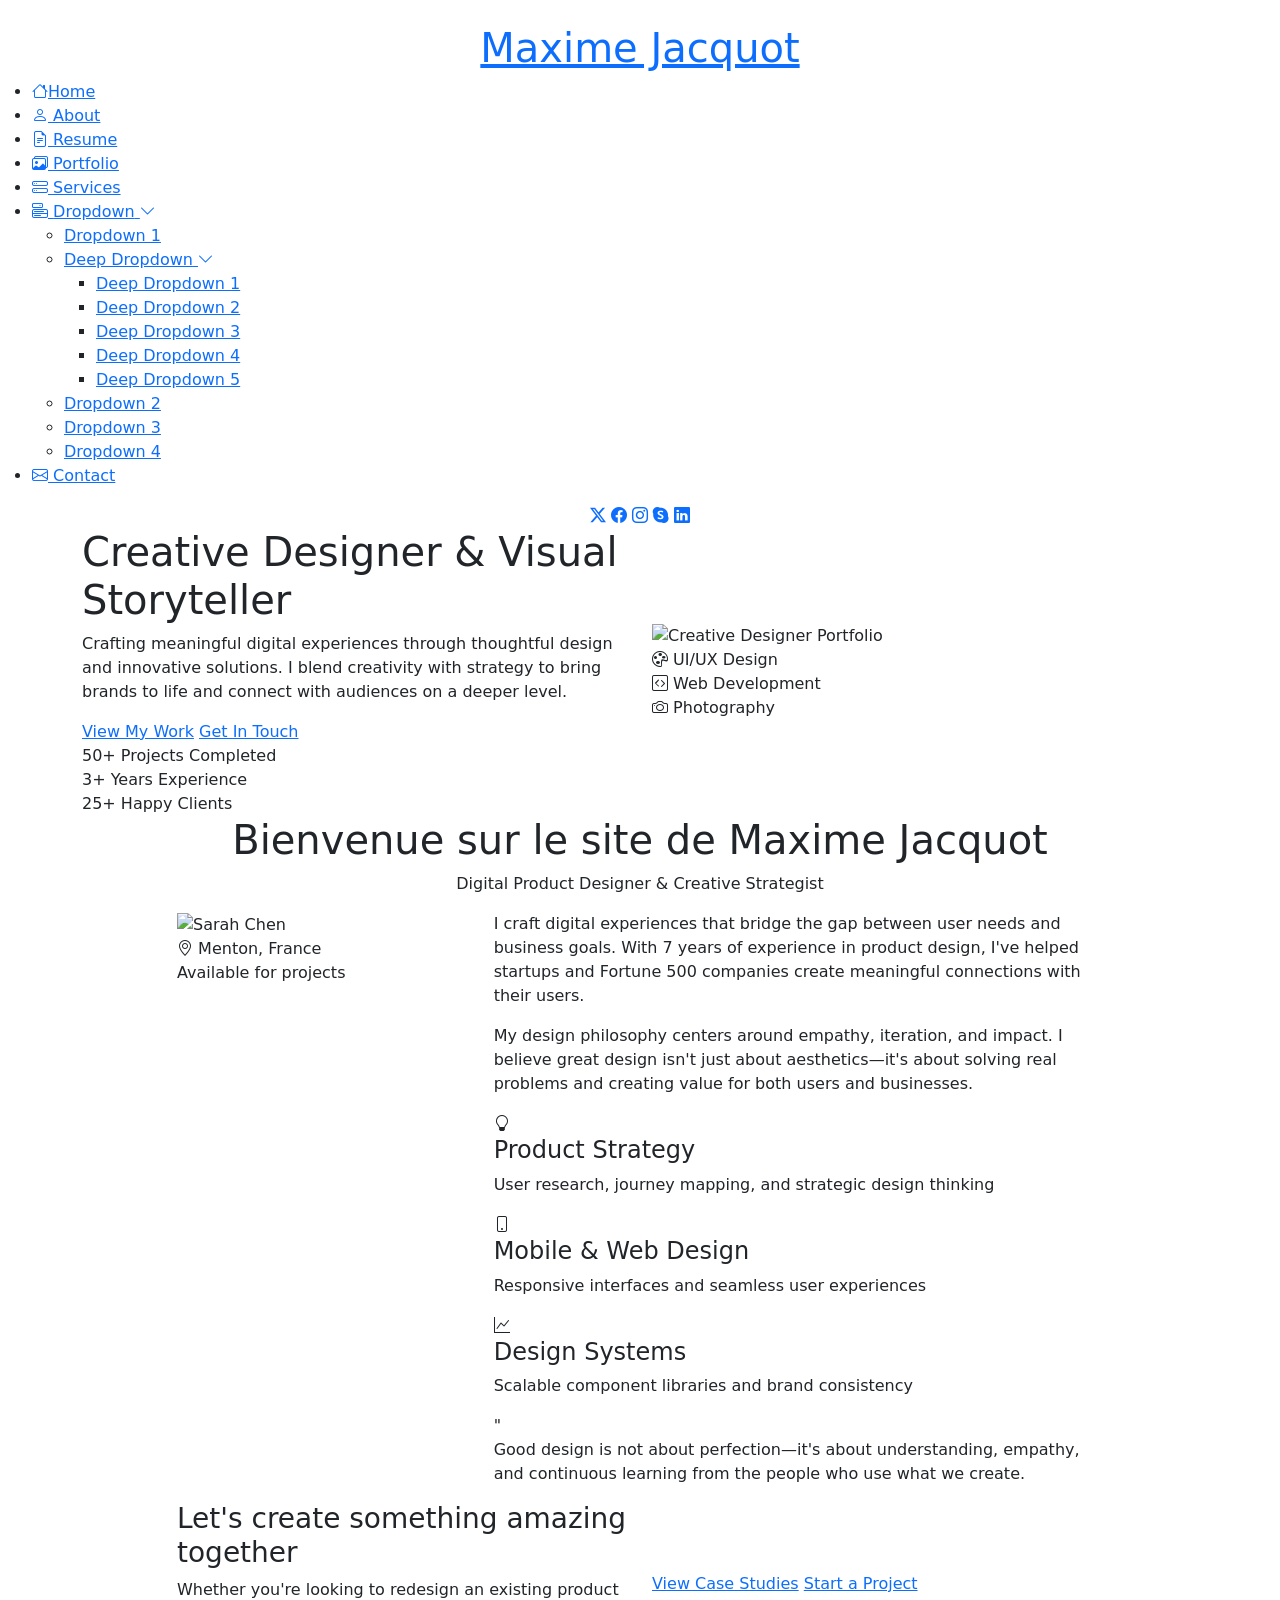
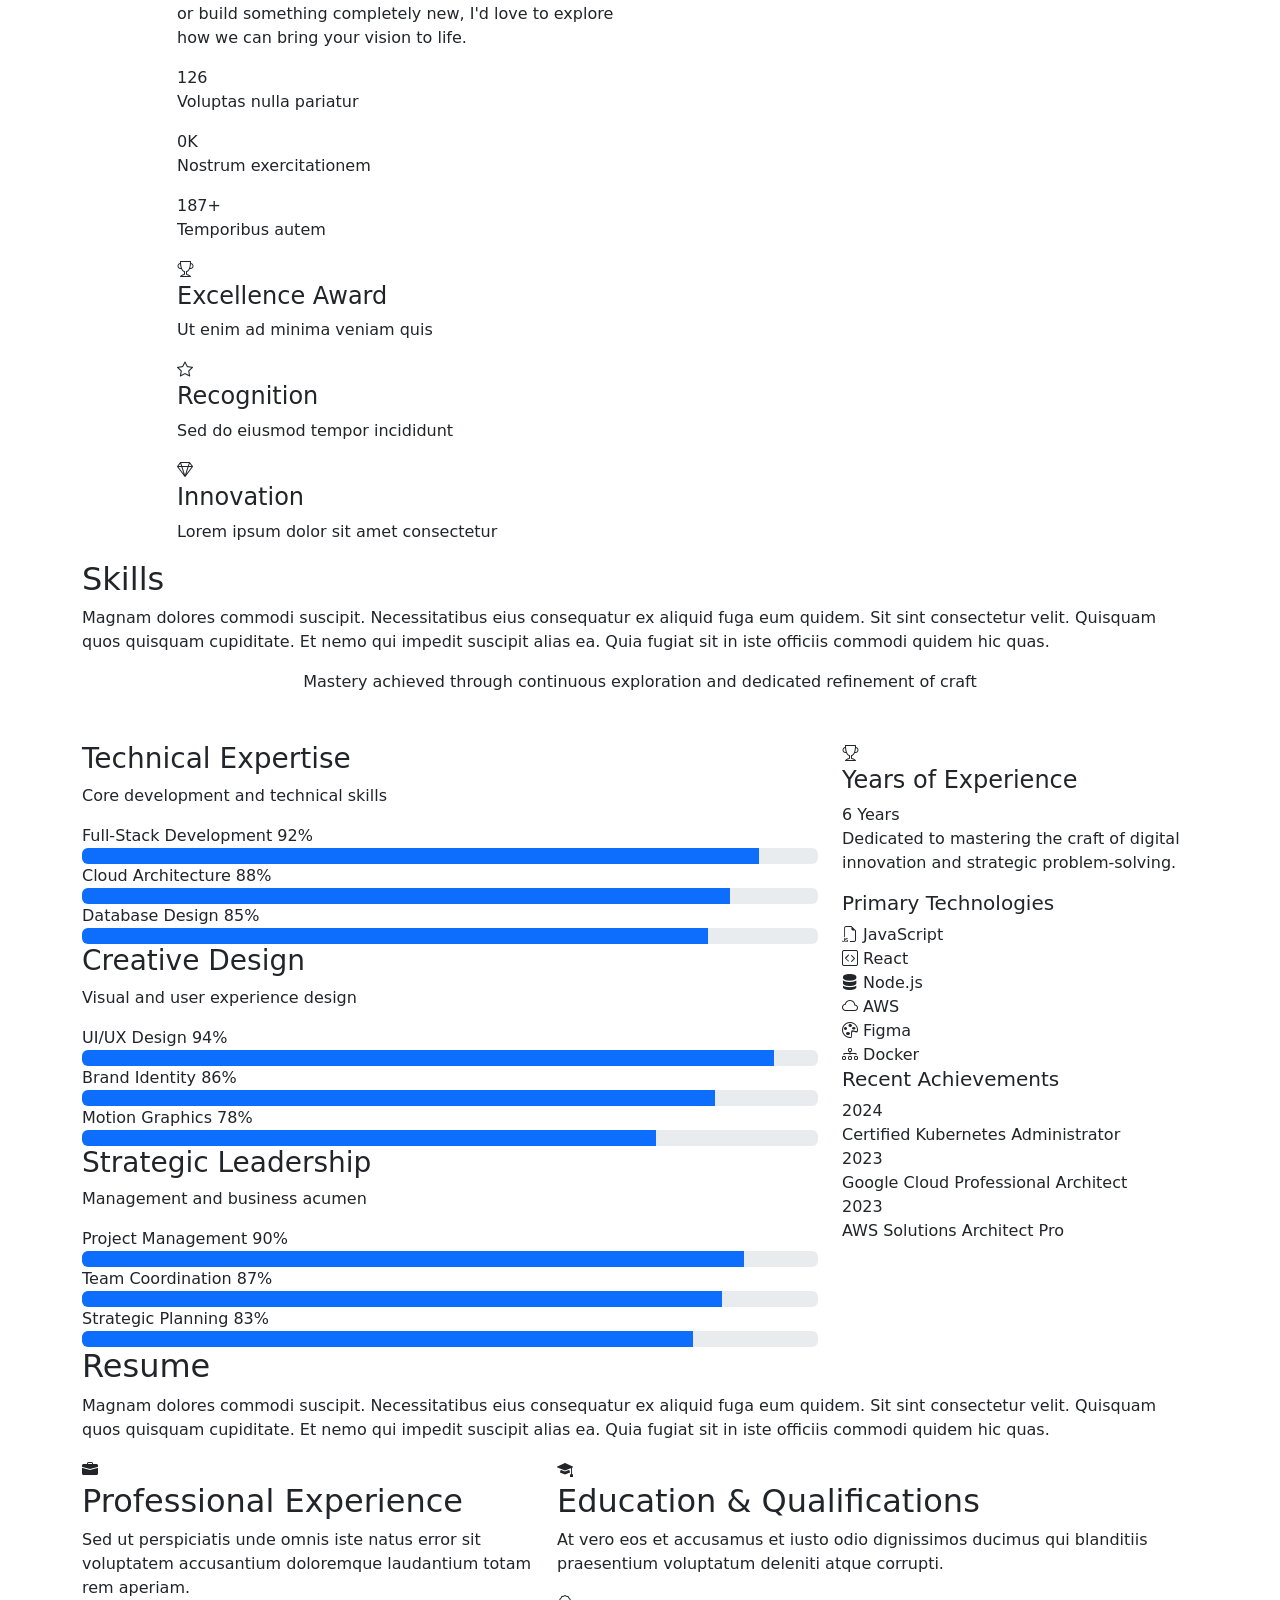
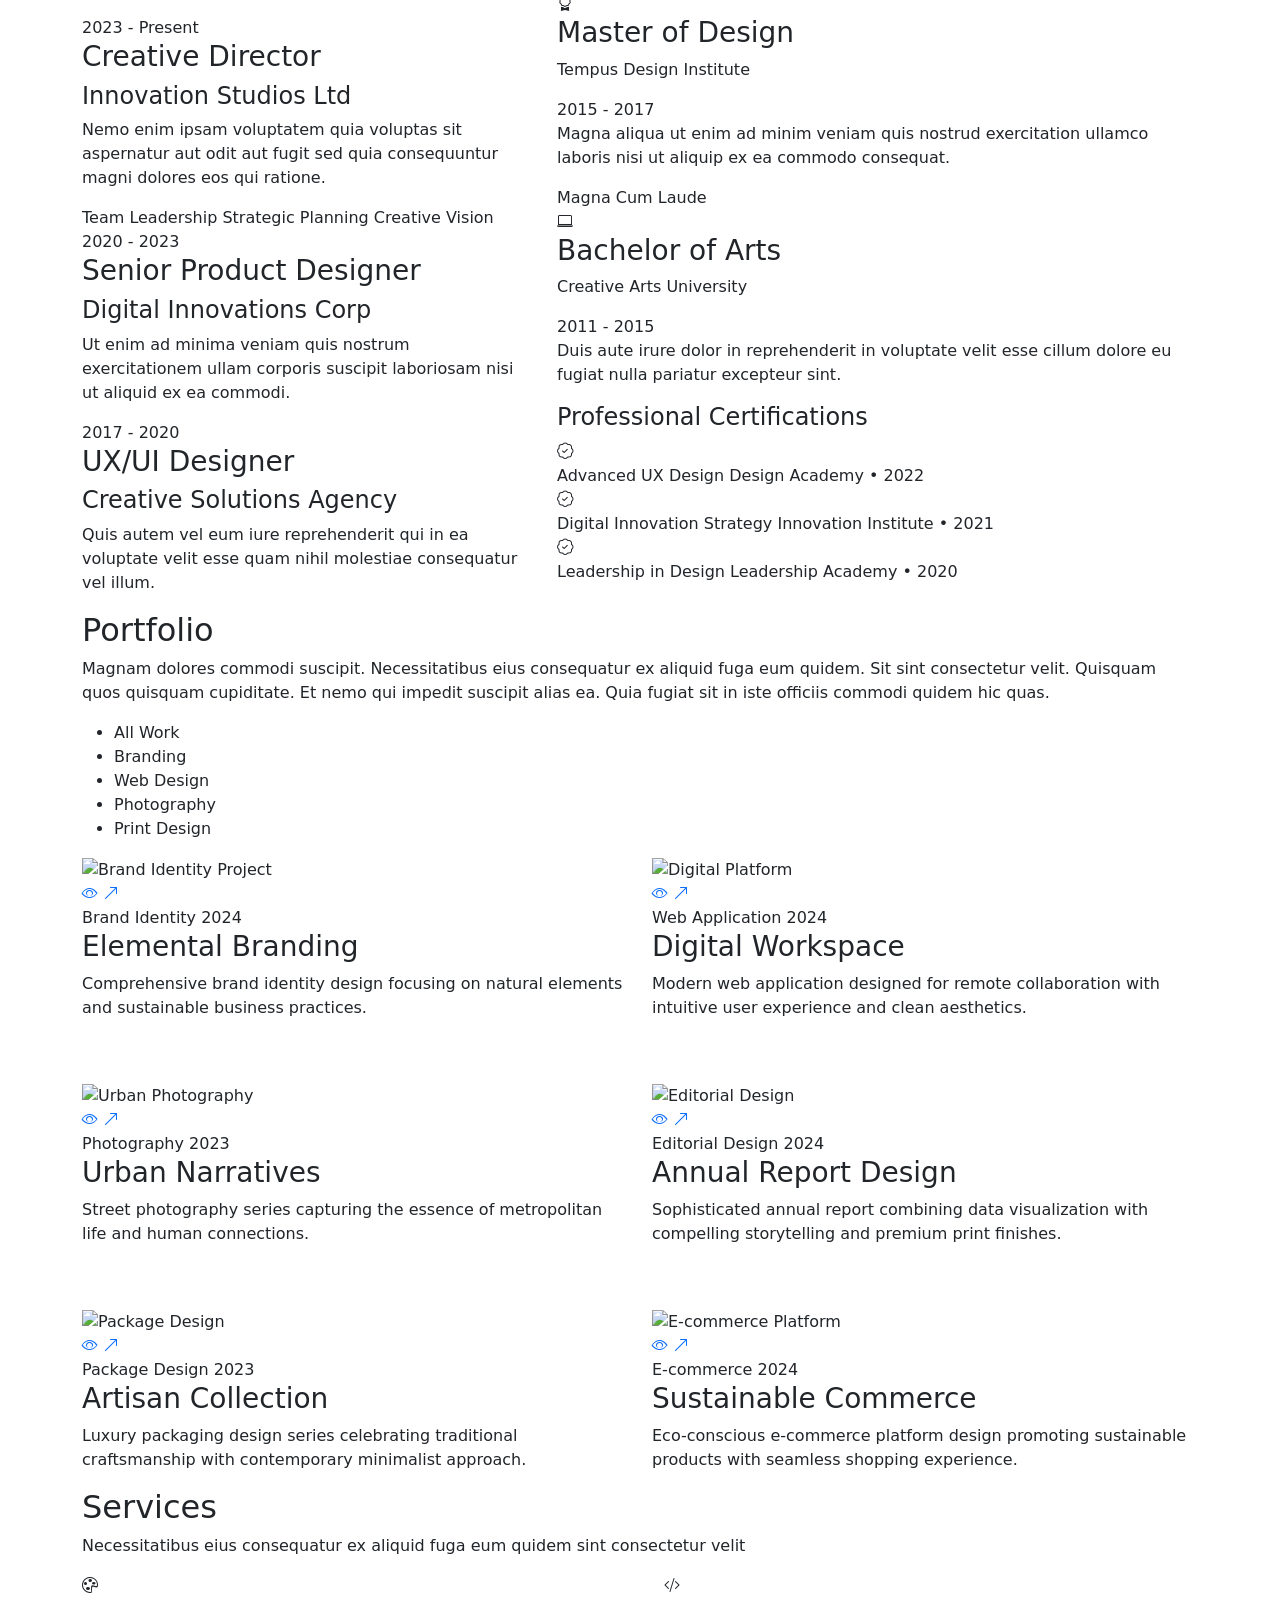
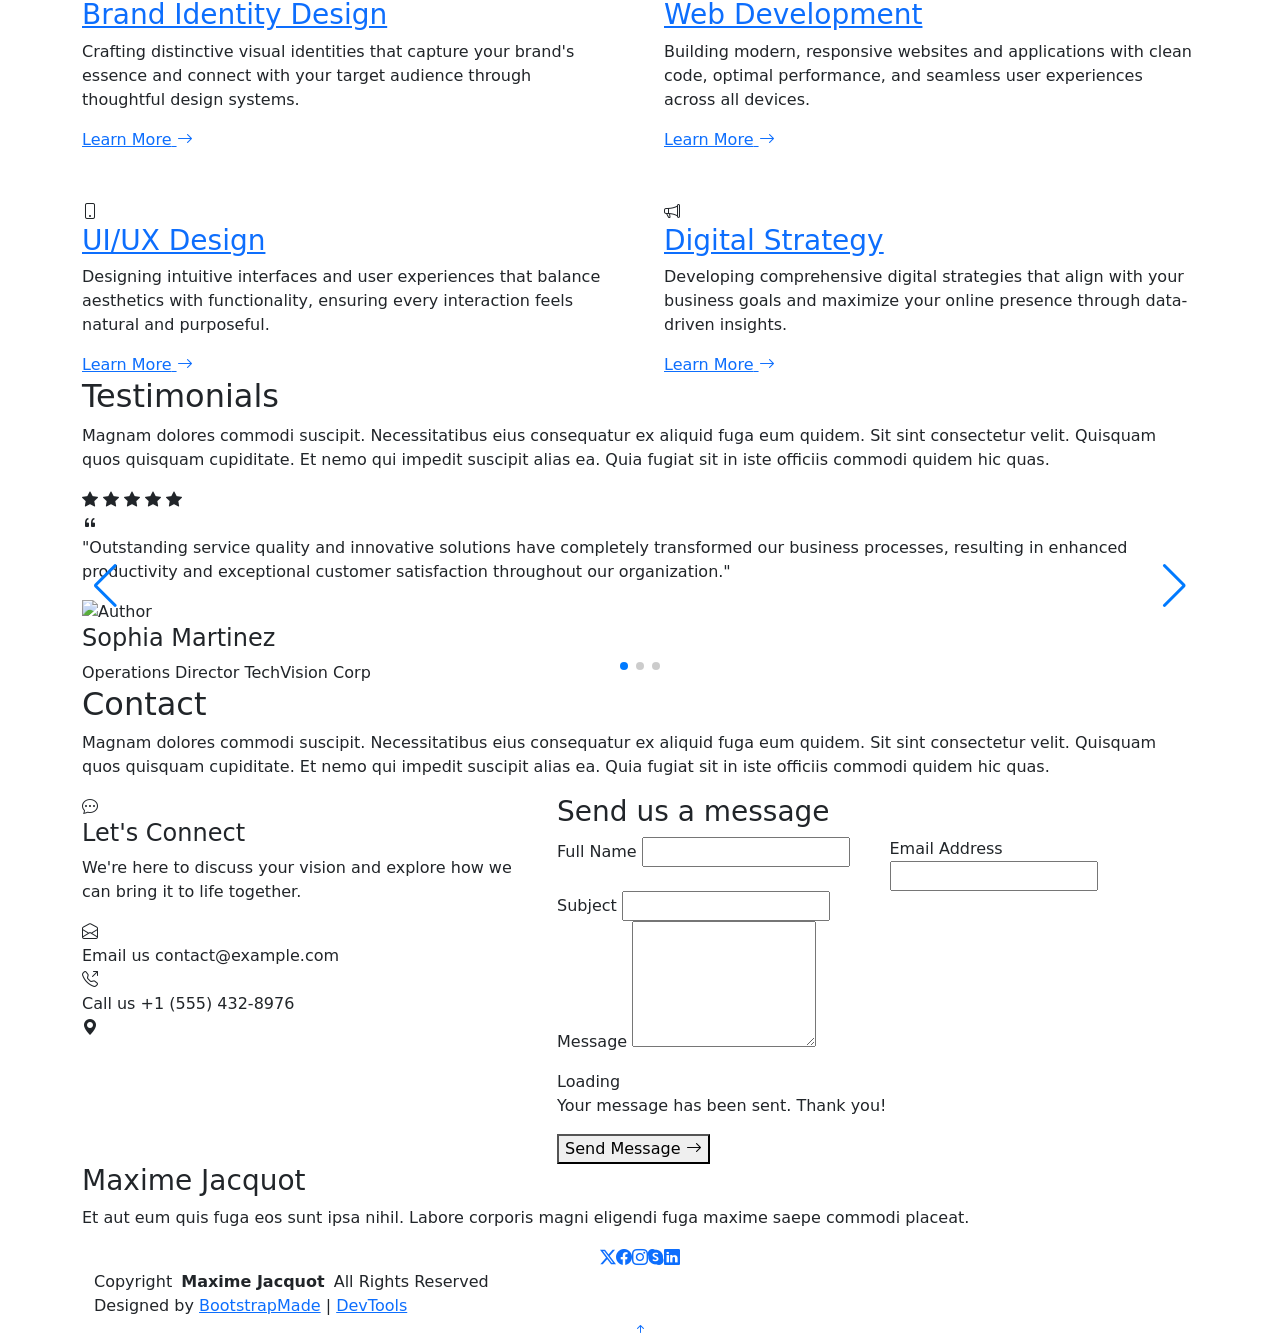
==== index.html @ 457a7f3f "add template files" ====
<!DOCTYPE html>
<html lang="en">

<head>
  <meta charset="utf-8">
  <meta content="width=device-width, initial-scale=1.0" name="viewport">
  <title>Index - MyPage Bootstrap Template</title>
  <meta name="description" content="">
  <meta name="keywords" content="">

  <!-- Favicons -->
  <link href="assets/img/favicon.png" rel="icon">
  <link href="assets/img/apple-touch-icon.png" rel="apple-touch-icon">

  <!-- Fonts -->
  <link href="https://fonts.googleapis.com" rel="preconnect">
  <link href="https://fonts.gstatic.com" rel="preconnect" crossorigin>
  <link href="https://fonts.googleapis.com/css2?family=Roboto:ital,wght@0,100;0,300;0,400;0,500;0,700;0,900;1,100;1,300;1,400;1,500;1,700;1,900&family=Raleway:ital,wght@0,100;0,200;0,300;0,400;0,500;0,600;0,700;0,800;0,900;1,100;1,200;1,300;1,400;1,500;1,600;1,700;1,800;1,900&family=Ubuntu:ital,wght@0,300;0,400;0,500;0,700;1,300;1,400;1,500;1,700&display=swap" rel="stylesheet">

  <!-- Vendor CSS Files -->
  <link href="assets/vendor/bootstrap/css/bootstrap.min.css" rel="stylesheet">
  <link href="assets/vendor/bootstrap-icons/bootstrap-icons.css" rel="stylesheet">
  <link href="assets/vendor/aos/aos.css" rel="stylesheet">
  <link href="assets/vendor/glightbox/css/glightbox.min.css" rel="stylesheet">
  <link href="assets/vendor/swiper/swiper-bundle.min.css" rel="stylesheet">

  <!-- Main CSS File -->
  <link href="assets/css/main.css" rel="stylesheet">
</head>

<body class="index-page">

  <header id="header" class="header dark-background d-flex flex-column justify-content-between">
    <i class="header-toggle d-xl-none bi bi-list"></i>

    <div class="header-top">
      <div class="profile-img">
        <img src="assets/img/profile/profile-square-14.webp" alt="" class="img-fluid">
      </div>

      <a href="index.html" class="logo d-flex align-items-center justify-content-center">
        <h1 class="sitename">Maxime Jacquot</h1>
      </a>

    </div>

    <nav id="navmenu" class="navmenu">
      <ul>
        <li><a href="#hero" class="active"><i class="bi bi-house navicon"></i>Home</a></li>
        <li><a href="#about"><i class="bi bi-person navicon"></i> About</a></li>
        <li><a href="#resume"><i class="bi bi-file-earmark-text navicon"></i> Resume</a></li>
        <li><a href="#portfolio"><i class="bi bi-images navicon"></i> Portfolio</a></li>
        <li><a href="#services"><i class="bi bi-hdd-stack navicon"></i> Services</a></li>
        <li class="dropdown"><a href="#"><i class="bi bi-menu-button navicon"></i> <span>Dropdown</span> <i class="bi bi-chevron-down toggle-dropdown"></i></a>
          <ul>
            <li><a href="#">Dropdown 1</a></li>
            <li class="dropdown"><a href="#"><span>Deep Dropdown</span> <i class="bi bi-chevron-down toggle-dropdown"></i></a>
              <ul>
                <li><a href="#">Deep Dropdown 1</a></li>
                <li><a href="#">Deep Dropdown 2</a></li>
                <li><a href="#">Deep Dropdown 3</a></li>
                <li><a href="#">Deep Dropdown 4</a></li>
                <li><a href="#">Deep Dropdown 5</a></li>
              </ul>
            </li>
            <li><a href="#">Dropdown 2</a></li>
            <li><a href="#">Dropdown 3</a></li>
            <li><a href="#">Dropdown 4</a></li>
          </ul>
        </li>
        <li><a href="#contact"><i class="bi bi-envelope navicon"></i> Contact</a></li>
      </ul>
    </nav>

    <div class="social-links text-center">
      <a href="#" class="twitter"><i class="bi bi-twitter-x"></i></a>
      <a href="#" class="facebook"><i class="bi bi-facebook"></i></a>
      <a href="#" class="instagram"><i class="bi bi-instagram"></i></a>
      <a href="#" class="google-plus"><i class="bi bi-skype"></i></a>
      <a href="#" class="linkedin"><i class="bi bi-linkedin"></i></a>
    </div>
  </header>

  <main class="main">

    <!-- Hero Section -->
    <section id="hero" class="hero section">

      <div class="container" data-aos="fade-up" data-aos-delay="100">

        <div class="row align-items-center">
          <div class="col-lg-6 order-2 order-lg-1">
            <div class="hero-content">
              <h1 data-aos="fade-up" data-aos-delay="200">
                Creative Designer &amp;
                <span class="accent-text">Visual Storyteller</span>
              </h1>
              <p class="hero-description" data-aos="fade-up" data-aos-delay="300">
                Crafting meaningful digital experiences through thoughtful design and innovative solutions. I blend creativity with strategy to bring brands to life and connect with audiences on a deeper level.
              </p>
              <div class="hero-actions" data-aos="fade-up" data-aos-delay="400">
                <a href="#portfolio" class="btn-primary">View My Work</a>
                <a href="#contact" class="btn-secondary">Get In Touch</a>
              </div>
              <div class="hero-stats" data-aos="fade-up" data-aos-delay="500">
                <div class="stat-item">
                  <span class="stat-number">50+</span>
                  <span class="stat-label">Projects Completed</span>
                </div>
                <div class="stat-item">
                  <span class="stat-number">3+</span>
                  <span class="stat-label">Years Experience</span>
                </div>
                <div class="stat-item">
                  <span class="stat-number">25+</span>
                  <span class="stat-label">Happy Clients</span>
                </div>
              </div>
            </div>
          </div>

          <div class="col-lg-6 order-1 order-lg-2">
            <div class="hero-image" data-aos="fade-up" data-aos-delay="300">
              <div class="image-wrapper">
                <img src="assets/img/profile/profile-square-13.webp" alt="Creative Designer Portfolio" class="img-fluid main-image">
                <div class="floating-card card-1" data-aos="fade-up" data-aos-delay="600">
                  <i class="bi bi-palette"></i>
                  <span>UI/UX Design</span>
                </div>
                <div class="floating-card card-2" data-aos="fade-up" data-aos-delay="700">
                  <i class="bi bi-code-square"></i>
                  <span>Web Development</span>
                </div>
                <div class="floating-card card-3" data-aos="fade-up" data-aos-delay="800">
                  <i class="bi bi-camera"></i>
                  <span>Photography</span>
                </div>
              </div>
            </div>
          </div>
        </div>

      </div>

    </section><!-- /Hero Section -->

    <!-- About Section -->
    <section id="about" class="about section">

      <div class="container" data-aos="fade-up" data-aos-delay="100">

        <div class="row justify-content-center">
          <div class="col-lg-10">

            <div class="intro-header text-center" data-aos="fade-up" data-aos-delay="150">
              <h1>Bienvenue sur le site de Maxime Jacquot</h1>
              <p class="subtitle">Digital Product Designer &amp; Creative Strategist</p>
            </div>

            <div class="main-content-wrapper">
              <div class="row align-items-start">

                <div class="col-lg-4" data-aos="fade-right" data-aos-delay="200">
                  <div class="profile-section">
                    <div class="profile-image-container">
                      <img src="assets/img/profile/profile-square-15.webp" class="img-fluid" alt="Sarah Chen">
                    </div>
                    <div class="profile-meta">
                      <div class="location">
                        <i class="bi bi-geo-alt"></i>
                        <span>Menton, France</span>
                      </div>
                      <div class="status">
                        <div class="status-indicator"></div>
                        <span>Available for projects</span>
                      </div>
                    </div>
                  </div>
                </div>

                <div class="col-lg-8" data-aos="fade-left" data-aos-delay="250">
                  <div class="content-area">

                    <div class="story-block">
                      <p class="lead-text">I craft digital experiences that bridge the gap between user needs and business goals. With 7 years of experience in product design, I've helped startups and Fortune 500 companies create meaningful connections with their users.</p>

                      <p>My design philosophy centers around empathy, iteration, and impact. I believe great design isn't just about aesthetics—it's about solving real problems and creating value for both users and businesses.</p>
                    </div>

                    <div class="expertise-grid">
                      <div class="expertise-item" data-aos="zoom-in" data-aos-delay="300">
                        <div class="expertise-icon">
                          <i class="bi bi-lightbulb"></i>
                        </div>
                        <div class="expertise-content">
                          <h4>Product Strategy</h4>
                          <p>User research, journey mapping, and strategic design thinking</p>
                        </div>
                      </div>

                      <div class="expertise-item" data-aos="zoom-in" data-aos-delay="350">
                        <div class="expertise-icon">
                          <i class="bi bi-phone"></i>
                        </div>
                        <div class="expertise-content">
                          <h4>Mobile &amp; Web Design</h4>
                          <p>Responsive interfaces and seamless user experiences</p>
                        </div>
                      </div>

                      <div class="expertise-item" data-aos="zoom-in" data-aos-delay="400">
                        <div class="expertise-icon">
                          <i class="bi bi-graph-up"></i>
                        </div>
                        <div class="expertise-content">
                          <h4>Design Systems</h4>
                          <p>Scalable component libraries and brand consistency</p>
                        </div>
                      </div>
                    </div>

                    <div class="philosophy-quote" data-aos="fade-up" data-aos-delay="450">
                      <div class="quote-mark">"</div>
                      <p>Good design is not about perfection—it's about understanding, empathy, and continuous learning from the people who use what we create.</p>
                    </div>

                  </div>
                </div>

              </div>
            </div>

            <div class="bottom-section" data-aos="fade-up" data-aos-delay="500">
              <div class="row align-items-center">
                <div class="col-lg-6">
                  <div class="collaboration-text">
                    <h3>Let's create something amazing together</h3>
                    <p>Whether you're looking to redesign an existing product or build something completely new, I'd love to explore how we can bring your vision to life.</p>
                  </div>
                </div>
                <div class="col-lg-6">
                  <div class="action-buttons">
                    <a href="#portfolio" class="btn-custom primary">View Case Studies</a>
                    <a href="#contact" class="btn-custom secondary">Start a Project</a>
                  </div>
                </div>
              </div>
            </div>

          </div>
        </div>

      </div>

    </section><!-- /About Section -->

    <!-- Stats Section -->
    <section id="stats" class="stats section light-background">

      <div class="container" data-aos="fade-up" data-aos-delay="100">

        <div class="row justify-content-center">
          <div class="col-lg-10">

            <div class="stats-grid">
              <div class="stat-item" data-aos="fade-up" data-aos-delay="200">
                <div class="stat-number">
                  <span data-purecounter-start="0" data-purecounter-end="127" data-purecounter-duration="1" class="purecounter"></span>
                </div>
                <p class="stat-label">Voluptas nulla pariatur</p>
              </div>

              <div class="stat-item" data-aos="fade-up" data-aos-delay="300">
                <div class="stat-number">
                  <span data-purecounter-start="0" data-purecounter-end="89" data-purecounter-duration="1" class="purecounter"></span>K
                </div>
                <p class="stat-label">Nostrum exercitationem</p>
              </div>

              <div class="stat-item" data-aos="fade-up" data-aos-delay="400">
                <div class="stat-number">
                  <span data-purecounter-start="0" data-purecounter-end="234" data-purecounter-duration="1" class="purecounter"></span>+
                </div>
                <p class="stat-label">Temporibus autem</p>
              </div>
            </div>

            <div class="achievements-row" data-aos="fade-up" data-aos-delay="500">
              <div class="achievement">
                <div class="achievement-icon">
                  <i class="bi bi-trophy"></i>
                </div>
                <div class="achievement-content">
                  <h4>Excellence Award</h4>
                  <p>Ut enim ad minima veniam quis</p>
                </div>
              </div>

              <div class="achievement">
                <div class="achievement-icon">
                  <i class="bi bi-star"></i>
                </div>
                <div class="achievement-content">
                  <h4>Recognition</h4>
                  <p>Sed do eiusmod tempor incididunt</p>
                </div>
              </div>

              <div class="achievement">
                <div class="achievement-icon">
                  <i class="bi bi-gem"></i>
                </div>
                <div class="achievement-content">
                  <h4>Innovation</h4>
                  <p>Lorem ipsum dolor sit amet consectetur</p>
                </div>
              </div>
            </div>

          </div>
        </div>

      </div>

    </section><!-- /Stats Section -->

    <!-- Skills Section -->
    <section id="skills" class="skills section">

      <!-- Section Title -->
      <div class="container section-title" data-aos="fade-up">
        <h2>Skills</h2>
        <p>Magnam dolores commodi suscipit. Necessitatibus eius consequatur ex aliquid fuga eum quidem. Sit sint consectetur velit. Quisquam quos quisquam cupiditate. Et nemo qui impedit suscipit alias ea. Quia fugiat sit in iste officiis commodi quidem hic quas.</p>
      </div><!-- End Section Title -->

      <div class="container" data-aos="fade-up" data-aos-delay="100">

        <div class="row justify-content-center">
          <div class="col-lg-10">
            <div class="intro-content text-center mb-5" data-aos="fade-up" data-aos-delay="150">
              <p class="lead-text">Mastery achieved through continuous exploration and dedicated refinement of craft</p>
            </div>
          </div>
        </div>

        <div class="row">
          <div class="col-lg-8">
            <div class="skills-container">

              <div class="skill-category skills-animation" data-aos="fade-up" data-aos-delay="200">
                <div class="category-header">
                  <h3 class="category-title">Technical Expertise</h3>
                  <p class="category-subtitle">Core development and technical skills</p>
                </div>
                <div class="skills-list">
                  <div class="skill-row">
                    <div class="skill-info">
                      <span class="skill-name">Full-Stack Development</span>
                      <span class="skill-percentage">92%</span>
                    </div>
                    <div class="progress">
                      <div class="progress-bar" role="progressbar" aria-valuenow="92" aria-valuemin="0" aria-valuemax="100"></div>
                    </div>
                  </div>
                  <div class="skill-row">
                    <div class="skill-info">
                      <span class="skill-name">Cloud Architecture</span>
                      <span class="skill-percentage">88%</span>
                    </div>
                    <div class="progress">
                      <div class="progress-bar" role="progressbar" aria-valuenow="88" aria-valuemin="0" aria-valuemax="100"></div>
                    </div>
                  </div>
                  <div class="skill-row">
                    <div class="skill-info">
                      <span class="skill-name">Database Design</span>
                      <span class="skill-percentage">85%</span>
                    </div>
                    <div class="progress">
                      <div class="progress-bar" role="progressbar" aria-valuenow="85" aria-valuemin="0" aria-valuemax="100"></div>
                    </div>
                  </div>
                </div>
              </div>

              <div class="skill-category skills-animation" data-aos="fade-up" data-aos-delay="250">
                <div class="category-header">
                  <h3 class="category-title">Creative Design</h3>
                  <p class="category-subtitle">Visual and user experience design</p>
                </div>
                <div class="skills-list">
                  <div class="skill-row">
                    <div class="skill-info">
                      <span class="skill-name">UI/UX Design</span>
                      <span class="skill-percentage">94%</span>
                    </div>
                    <div class="progress">
                      <div class="progress-bar" role="progressbar" aria-valuenow="94" aria-valuemin="0" aria-valuemax="100"></div>
                    </div>
                  </div>
                  <div class="skill-row">
                    <div class="skill-info">
                      <span class="skill-name">Brand Identity</span>
                      <span class="skill-percentage">86%</span>
                    </div>
                    <div class="progress">
                      <div class="progress-bar" role="progressbar" aria-valuenow="86" aria-valuemin="0" aria-valuemax="100"></div>
                    </div>
                  </div>
                  <div class="skill-row">
                    <div class="skill-info">
                      <span class="skill-name">Motion Graphics</span>
                      <span class="skill-percentage">78%</span>
                    </div>
                    <div class="progress">
                      <div class="progress-bar" role="progressbar" aria-valuenow="78" aria-valuemin="0" aria-valuemax="100"></div>
                    </div>
                  </div>
                </div>
              </div>

              <div class="skill-category skills-animation" data-aos="fade-up" data-aos-delay="300">
                <div class="category-header">
                  <h3 class="category-title">Strategic Leadership</h3>
                  <p class="category-subtitle">Management and business acumen</p>
                </div>
                <div class="skills-list">
                  <div class="skill-row">
                    <div class="skill-info">
                      <span class="skill-name">Project Management</span>
                      <span class="skill-percentage">90%</span>
                    </div>
                    <div class="progress">
                      <div class="progress-bar" role="progressbar" aria-valuenow="90" aria-valuemin="0" aria-valuemax="100"></div>
                    </div>
                  </div>
                  <div class="skill-row">
                    <div class="skill-info">
                      <span class="skill-name">Team Coordination</span>
                      <span class="skill-percentage">87%</span>
                    </div>
                    <div class="progress">
                      <div class="progress-bar" role="progressbar" aria-valuenow="87" aria-valuemin="0" aria-valuemax="100"></div>
                    </div>
                  </div>
                  <div class="skill-row">
                    <div class="skill-info">
                      <span class="skill-name">Strategic Planning</span>
                      <span class="skill-percentage">83%</span>
                    </div>
                    <div class="progress">
                      <div class="progress-bar" role="progressbar" aria-valuenow="83" aria-valuemin="0" aria-valuemax="100"></div>
                    </div>
                  </div>
                </div>
              </div>

            </div>
          </div>

          <div class="col-lg-4">
            <div class="skills-sidebar">

              <div class="expertise-highlight" data-aos="fade-up" data-aos-delay="350">
                <div class="highlight-icon">
                  <i class="bi bi-trophy"></i>
                </div>
                <h4 class="highlight-title">Years of Experience</h4>
                <div class="experience-number">
                  <span data-purecounter-start="0" data-purecounter-end="8" data-purecounter-duration="1" class="purecounter"></span>
                  <span class="experience-label">Years</span>
                </div>
                <p class="highlight-description">Dedicated to mastering the craft of digital innovation and strategic problem-solving.</p>
              </div>

              <div class="technologies-section" data-aos="fade-up" data-aos-delay="400">
                <h5 class="tech-title">Primary Technologies</h5>
                <div class="tech-stack">
                  <div class="tech-item">
                    <i class="bi bi-filetype-js"></i>
                    <span>JavaScript</span>
                  </div>
                  <div class="tech-item">
                    <i class="bi bi-code-square"></i>
                    <span>React</span>
                  </div>
                  <div class="tech-item">
                    <i class="bi bi-server"></i>
                    <span>Node.js</span>
                  </div>
                  <div class="tech-item">
                    <i class="bi bi-cloud"></i>
                    <span>AWS</span>
                  </div>
                  <div class="tech-item">
                    <i class="bi bi-palette"></i>
                    <span>Figma</span>
                  </div>
                  <div class="tech-item">
                    <i class="bi bi-diagram-3"></i>
                    <span>Docker</span>
                  </div>
                </div>
              </div>

              <div class="achievements-section" data-aos="fade-up" data-aos-delay="450">
                <h5 class="achievements-title">Recent Achievements</h5>
                <div class="achievement-list">
                  <div class="achievement-item">
                    <div class="achievement-date">2024</div>
                    <div class="achievement-text">Certified Kubernetes Administrator</div>
                  </div>
                  <div class="achievement-item">
                    <div class="achievement-date">2023</div>
                    <div class="achievement-text">Google Cloud Professional Architect</div>
                  </div>
                  <div class="achievement-item">
                    <div class="achievement-date">2023</div>
                    <div class="achievement-text">AWS Solutions Architect Pro</div>
                  </div>
                </div>
              </div>

            </div>
          </div>
        </div>

      </div>

    </section><!-- /Skills Section -->

    <!-- Resume Section -->
    <section id="resume" class="resume section">

      <!-- Section Title -->
      <div class="container section-title" data-aos="fade-up">
        <h2>Resume</h2>
        <p>Magnam dolores commodi suscipit. Necessitatibus eius consequatur ex aliquid fuga eum quidem. Sit sint consectetur velit. Quisquam quos quisquam cupiditate. Et nemo qui impedit suscipit alias ea. Quia fugiat sit in iste officiis commodi quidem hic quas.</p>
      </div><!-- End Section Title -->

      <div class="container" data-aos="fade-up" data-aos-delay="100">

        <div class="row align-items-start">
          <div class="col-lg-5" data-aos="fade-right" data-aos-delay="200">
            <div class="professional-journey">
              <div class="section-intro">
                <div class="icon-wrapper">
                  <i class="bi bi-briefcase-fill"></i>
                </div>
                <h2>Professional Experience</h2>
                <p>Sed ut perspiciatis unde omnis iste natus error sit voluptatem accusantium doloremque laudantium totam rem aperiam.</p>
              </div>

              <div class="experience-timeline">
                <div class="timeline-item" data-aos="fade-up" data-aos-delay="300">
                  <div class="timeline-dot"></div>
                  <div class="timeline-content">
                    <div class="position-meta">
                      <span class="timeline-year">2023 - Present</span>
                    </div>
                    <h3>Creative Director</h3>
                    <h4>Innovation Studios Ltd</h4>
                    <p>Nemo enim ipsam voluptatem quia voluptas sit aspernatur aut odit aut fugit sed quia consequuntur magni dolores eos qui ratione.</p>
                    <div class="key-achievements">
                      <span class="achievement-tag">Team Leadership</span>
                      <span class="achievement-tag">Strategic Planning</span>
                      <span class="achievement-tag">Creative Vision</span>
                    </div>
                  </div>
                </div>

                <div class="timeline-item" data-aos="fade-up" data-aos-delay="350">
                  <div class="timeline-dot"></div>
                  <div class="timeline-content">
                    <div class="position-meta">
                      <span class="timeline-year">2020 - 2023</span>
                    </div>
                    <h3>Senior Product Designer</h3>
                    <h4>Digital Innovations Corp</h4>
                    <p>Ut enim ad minima veniam quis nostrum exercitationem ullam corporis suscipit laboriosam nisi ut aliquid ex ea commodi.</p>
                  </div>
                </div>

                <div class="timeline-item" data-aos="fade-up" data-aos-delay="400">
                  <div class="timeline-dot"></div>
                  <div class="timeline-content">
                    <div class="position-meta">
                      <span class="timeline-year">2017 - 2020</span>
                    </div>
                    <h3>UX/UI Designer</h3>
                    <h4>Creative Solutions Agency</h4>
                    <p>Quis autem vel eum iure reprehenderit qui in ea voluptate velit esse quam nihil molestiae consequatur vel illum.</p>
                  </div>
                </div>
              </div>
            </div>
          </div>

          <div class="col-lg-7" data-aos="fade-left" data-aos-delay="200">
            <div class="education-skills">
              <div class="section-intro">
                <div class="icon-wrapper">
                  <i class="bi bi-mortarboard-fill"></i>
                </div>
                <h2>Education &amp; Qualifications</h2>
                <p>At vero eos et accusamus et iusto odio dignissimos ducimus qui blanditiis praesentium voluptatum deleniti atque corrupti.</p>
              </div>

              <div class="education-grid">
                <div class="education-card primary" data-aos="zoom-in" data-aos-delay="300">
                  <div class="education-header">
                    <div class="degree-icon">
                      <i class="bi bi-award"></i>
                    </div>
                    <div class="degree-info">
                      <h3>Master of Design</h3>
                      <p class="institution">Tempus Design Institute</p>
                      <span class="graduation-year">2015 - 2017</span>
                    </div>
                  </div>
                  <div class="education-details">
                    <p>Magna aliqua ut enim ad minim veniam quis nostrud exercitation ullamco laboris nisi ut aliquip ex ea commodo consequat.</p>
                    <div class="honors">
                      <span class="honor-badge">Magna Cum Laude</span>
                    </div>
                  </div>
                </div>

                <div class="education-card" data-aos="zoom-in" data-aos-delay="350">
                  <div class="education-header">
                    <div class="degree-icon">
                      <i class="bi bi-laptop"></i>
                    </div>
                    <div class="degree-info">
                      <h3>Bachelor of Arts</h3>
                      <p class="institution">Creative Arts University</p>
                      <span class="graduation-year">2011 - 2015</span>
                    </div>
                  </div>
                  <div class="education-details">
                    <p>Duis aute irure dolor in reprehenderit in voluptate velit esse cillum dolore eu fugiat nulla pariatur excepteur sint.</p>
                  </div>
                </div>

                <div class="certification-section" data-aos="fade-up" data-aos-delay="400">
                  <h4>Professional Certifications</h4>
                  <div class="certifications">
                    <div class="cert-item">
                      <i class="bi bi-patch-check"></i>
                      <div class="cert-details">
                        <span class="cert-name">Advanced UX Design</span>
                        <span class="cert-provider">Design Academy • 2022</span>
                      </div>
                    </div>
                    <div class="cert-item">
                      <i class="bi bi-patch-check"></i>
                      <div class="cert-details">
                        <span class="cert-name">Digital Innovation Strategy</span>
                        <span class="cert-provider">Innovation Institute • 2021</span>
                      </div>
                    </div>
                    <div class="cert-item">
                      <i class="bi bi-patch-check"></i>
                      <div class="cert-details">
                        <span class="cert-name">Leadership in Design</span>
                        <span class="cert-provider">Leadership Academy • 2020</span>
                      </div>
                    </div>
                  </div>
                </div>
              </div>
            </div>
          </div>
        </div>

      </div>

    </section><!-- /Resume Section -->

    <!-- Portfolio Section -->
    <section id="portfolio" class="portfolio section">

      <!-- Section Title -->
      <div class="container section-title" data-aos="fade-up">
        <h2>Portfolio</h2>
        <p>Magnam dolores commodi suscipit. Necessitatibus eius consequatur ex aliquid fuga eum quidem. Sit sint consectetur velit. Quisquam quos quisquam cupiditate. Et nemo qui impedit suscipit alias ea. Quia fugiat sit in iste officiis commodi quidem hic quas.</p>
      </div><!-- End Section Title -->

      <div class="container" data-aos="fade-up" data-aos-delay="100">

        <div class="isotope-layout" data-default-filter="*" data-layout="masonry" data-sort="original-order">

          <div class="filters-wrapper" data-aos="fade-up" data-aos-delay="200">
            <ul class="portfolio-filters isotope-filters">
              <li data-filter="*" class="filter-active">All Work</li>
              <li data-filter=".filter-branding">Branding</li>
              <li data-filter=".filter-web">Web Design</li>
              <li data-filter=".filter-photography">Photography</li>
              <li data-filter=".filter-print">Print Design</li>
            </ul>
          </div>

          <div class="row gy-5 portfolio-container isotope-container" data-aos="fade-up" data-aos-delay="300">

            <div class="col-lg-6 portfolio-item isotope-item filter-branding">
              <div class="portfolio-card">
                <div class="portfolio-image">
                  <img src="assets/img/portfolio/portfolio-3.webp" class="img-fluid" alt="Brand Identity Project" loading="lazy">
                  <div class="portfolio-overlay">
                    <div class="portfolio-actions">
                      <a href="assets/img/portfolio/portfolio-3.webp" class="glightbox action-btn preview-btn" title="Elemental Branding"><i class="bi bi-eye"></i></a>
                      <a href="portfolio-details.html" class="action-btn details-btn" title="View Project"><i class="bi bi-arrow-up-right"></i></a>
                    </div>
                  </div>
                </div>
                <div class="portfolio-content">
                  <div class="portfolio-meta">
                    <span class="portfolio-category">Brand Identity</span>
                    <span class="portfolio-year">2024</span>
                  </div>
                  <h3 class="portfolio-title">Elemental Branding</h3>
                  <p class="portfolio-description">Comprehensive brand identity design focusing on natural elements and sustainable business practices.</p>
                </div>
              </div>
            </div><!-- End Portfolio Item -->

            <div class="col-lg-6 portfolio-item isotope-item filter-web">
              <div class="portfolio-card">
                <div class="portfolio-image">
                  <img src="assets/img/portfolio/portfolio-7.webp" class="img-fluid" alt="Digital Platform" loading="lazy">
                  <div class="portfolio-overlay">
                    <div class="portfolio-actions">
                      <a href="assets/img/portfolio/portfolio-7.webp" class="glightbox action-btn preview-btn" title="Digital Workspace"><i class="bi bi-eye"></i></a>
                      <a href="portfolio-details.html" class="action-btn details-btn" title="View Project"><i class="bi bi-arrow-up-right"></i></a>
                    </div>
                  </div>
                </div>
                <div class="portfolio-content">
                  <div class="portfolio-meta">
                    <span class="portfolio-category">Web Application</span>
                    <span class="portfolio-year">2024</span>
                  </div>
                  <h3 class="portfolio-title">Digital Workspace</h3>
                  <p class="portfolio-description">Modern web application designed for remote collaboration with intuitive user experience and clean aesthetics.</p>
                </div>
              </div>
            </div><!-- End Portfolio Item -->

            <div class="col-lg-6 portfolio-item isotope-item filter-photography">
              <div class="portfolio-card">
                <div class="portfolio-image">
                  <img src="assets/img/portfolio/portfolio-portrait-3.webp" class="img-fluid" alt="Urban Photography" loading="lazy">
                  <div class="portfolio-overlay">
                    <div class="portfolio-actions">
                      <a href="assets/img/portfolio/portfolio-portrait-3.webp" class="glightbox action-btn preview-btn" title="Urban Narratives"><i class="bi bi-eye"></i></a>
                      <a href="portfolio-details.html" class="action-btn details-btn" title="View Project"><i class="bi bi-arrow-up-right"></i></a>
                    </div>
                  </div>
                </div>
                <div class="portfolio-content">
                  <div class="portfolio-meta">
                    <span class="portfolio-category">Photography</span>
                    <span class="portfolio-year">2023</span>
                  </div>
                  <h3 class="portfolio-title">Urban Narratives</h3>
                  <p class="portfolio-description">Street photography series capturing the essence of metropolitan life and human connections.</p>
                </div>
              </div>
            </div><!-- End Portfolio Item -->

            <div class="col-lg-6 portfolio-item isotope-item filter-print">
              <div class="portfolio-card">
                <div class="portfolio-image">
                  <img src="assets/img/portfolio/portfolio-9.webp" class="img-fluid" alt="Editorial Design" loading="lazy">
                  <div class="portfolio-overlay">
                    <div class="portfolio-actions">
                      <a href="assets/img/portfolio/portfolio-9.webp" class="glightbox action-btn preview-btn" title="Annual Report Design"><i class="bi bi-eye"></i></a>
                      <a href="portfolio-details.html" class="action-btn details-btn" title="View Project"><i class="bi bi-arrow-up-right"></i></a>
                    </div>
                  </div>
                </div>
                <div class="portfolio-content">
                  <div class="portfolio-meta">
                    <span class="portfolio-category">Editorial Design</span>
                    <span class="portfolio-year">2024</span>
                  </div>
                  <h3 class="portfolio-title">Annual Report Design</h3>
                  <p class="portfolio-description">Sophisticated annual report combining data visualization with compelling storytelling and premium print finishes.</p>
                </div>
              </div>
            </div><!-- End Portfolio Item -->

            <div class="col-lg-6 portfolio-item isotope-item filter-branding">
              <div class="portfolio-card">
                <div class="portfolio-image">
                  <img src="assets/img/portfolio/portfolio-11.webp" class="img-fluid" alt="Package Design" loading="lazy">
                  <div class="portfolio-overlay">
                    <div class="portfolio-actions">
                      <a href="assets/img/portfolio/portfolio-11.webp" class="glightbox action-btn preview-btn" title="Artisan Collection"><i class="bi bi-eye"></i></a>
                      <a href="portfolio-details.html" class="action-btn details-btn" title="View Project"><i class="bi bi-arrow-up-right"></i></a>
                    </div>
                  </div>
                </div>
                <div class="portfolio-content">
                  <div class="portfolio-meta">
                    <span class="portfolio-category">Package Design</span>
                    <span class="portfolio-year">2023</span>
                  </div>
                  <h3 class="portfolio-title">Artisan Collection</h3>
                  <p class="portfolio-description">Luxury packaging design series celebrating traditional craftsmanship with contemporary minimalist approach.</p>
                </div>
              </div>
            </div><!-- End Portfolio Item -->

            <div class="col-lg-6 portfolio-item isotope-item filter-web">
              <div class="portfolio-card">
                <div class="portfolio-image">
                  <img src="assets/img/portfolio/portfolio-12.webp" class="img-fluid" alt="E-commerce Platform" loading="lazy">
                  <div class="portfolio-overlay">
                    <div class="portfolio-actions">
                      <a href="assets/img/portfolio/portfolio-12.webp" class="glightbox action-btn preview-btn" title="Sustainable Commerce"><i class="bi bi-eye"></i></a>
                      <a href="portfolio-details.html" class="action-btn details-btn" title="View Project"><i class="bi bi-arrow-up-right"></i></a>
                    </div>
                  </div>
                </div>
                <div class="portfolio-content">
                  <div class="portfolio-meta">
                    <span class="portfolio-category">E-commerce</span>
                    <span class="portfolio-year">2024</span>
                  </div>
                  <h3 class="portfolio-title">Sustainable Commerce</h3>
                  <p class="portfolio-description">Eco-conscious e-commerce platform design promoting sustainable products with seamless shopping experience.</p>
                </div>
              </div>
            </div><!-- End Portfolio Item -->

          </div><!-- End Portfolio Container -->

        </div>

      </div>

    </section><!-- /Portfolio Section -->

    <!-- Services Section -->
    <section id="services" class="services section">

      <!-- Section Title -->
      <div class="container section-title" data-aos="fade-up">
        <h2>Services</h2>
        <p>Necessitatibus eius consequatur ex aliquid fuga eum quidem sint consectetur velit</p>
      </div><!-- End Section Title -->

      <div class="container" data-aos="fade-up" data-aos-delay="100">

        <div class="row g-5">

          <div class="col-lg-6" data-aos="fade-right" data-aos-delay="200">
            <div class="service-item">
              <div class="service-icon">
                <i class="bi bi-palette"></i>
              </div>
              <div class="service-content">
                <h3><a href="service-details.html">Brand Identity Design</a></h3>
                <p>Crafting distinctive visual identities that capture your brand's essence and connect with your target audience through thoughtful design systems.</p>
                <a href="service-details.html" class="read-more">
                  <span>Learn More</span>
                  <i class="bi bi-arrow-right"></i>
                </a>
              </div>
            </div>
          </div>

          <div class="col-lg-6" data-aos="fade-left" data-aos-delay="250">
            <div class="service-item">
              <div class="service-icon">
                <i class="bi bi-code-slash"></i>
              </div>
              <div class="service-content">
                <h3><a href="service-details.html">Web Development</a></h3>
                <p>Building modern, responsive websites and applications with clean code, optimal performance, and seamless user experiences across all devices.</p>
                <a href="service-details.html" class="read-more">
                  <span>Learn More</span>
                  <i class="bi bi-arrow-right"></i>
                </a>
              </div>
            </div>
          </div>

          <div class="col-lg-6" data-aos="fade-right" data-aos-delay="300">
            <div class="service-item">
              <div class="service-icon">
                <i class="bi bi-phone"></i>
              </div>
              <div class="service-content">
                <h3><a href="service-details.html">UI/UX Design</a></h3>
                <p>Designing intuitive interfaces and user experiences that balance aesthetics with functionality, ensuring every interaction feels natural and purposeful.</p>
                <a href="service-details.html" class="read-more">
                  <span>Learn More</span>
                  <i class="bi bi-arrow-right"></i>
                </a>
              </div>
            </div>
          </div>

          <div class="col-lg-6" data-aos="fade-left" data-aos-delay="350">
            <div class="service-item">
              <div class="service-icon">
                <i class="bi bi-megaphone"></i>
              </div>
              <div class="service-content">
                <h3><a href="service-details.html">Digital Strategy</a></h3>
                <p>Developing comprehensive digital strategies that align with your business goals and maximize your online presence through data-driven insights.</p>
                <a href="service-details.html" class="read-more">
                  <span>Learn More</span>
                  <i class="bi bi-arrow-right"></i>
                </a>
              </div>
            </div>
          </div>

        </div>

      </div>

    </section><!-- /Services Section -->

    <!-- Testimonials Section -->
    <section id="testimonials" class="testimonials section light-background">

      <!-- Section Title -->
      <div class="container section-title" data-aos="fade-up">
        <h2>Testimonials</h2>
        <p>Magnam dolores commodi suscipit. Necessitatibus eius consequatur ex aliquid fuga eum quidem. Sit sint consectetur velit. Quisquam quos quisquam cupiditate. Et nemo qui impedit suscipit alias ea. Quia fugiat sit in iste officiis commodi quidem hic quas.</p>
      </div><!-- End Section Title -->

      <div class="container" data-aos="fade-up" data-aos-delay="100">

        <div class="testimonials-slider swiper init-swiper">
          <script type="application/json" class="swiper-config">
            {
              "loop": true,
              "speed": 600,
              "autoplay": {
                "delay": 5000
              },
              "slidesPerView": 1,
              "spaceBetween": 30,
              "pagination": {
                "el": ".swiper-pagination",
                "type": "bullets",
                "clickable": true
              },
              "navigation": {
                "nextEl": ".swiper-button-next",
                "prevEl": ".swiper-button-prev"
              }
            }
          </script>
          <div class="swiper-wrapper">

            <div class="swiper-slide">
              <div class="testimonial-slide" data-aos="fade-up" data-aos-delay="200">
                <div class="testimonial-header">
                  <div class="stars-rating">
                    <i class="bi bi-star-fill"></i>
                    <i class="bi bi-star-fill"></i>
                    <i class="bi bi-star-fill"></i>
                    <i class="bi bi-star-fill"></i>
                    <i class="bi bi-star-fill"></i>
                  </div>
                  <div class="quote-icon">
                    <i class="bi bi-quote"></i>
                  </div>
                </div>
                <div class="testimonial-body">
                  <p>"Outstanding service quality and innovative solutions have completely transformed our business processes, resulting in enhanced productivity and exceptional customer satisfaction throughout our organization."</p>
                </div>
                <div class="testimonial-footer">
                  <div class="author-info">
                    <img src="assets/img/person/person-f-12.webp" alt="Author" class="author-avatar">
                    <div class="author-details">
                      <h4>Sophia Martinez</h4>
                      <span class="role">Operations Director</span>
                      <span class="company">TechVision Corp</span>
                    </div>
                  </div>
                </div>
              </div>
            </div>

            <div class="swiper-slide">
              <div class="testimonial-slide" data-aos="fade-up" data-aos-delay="300">
                <div class="testimonial-header">
                  <div class="stars-rating">
                    <i class="bi bi-star-fill"></i>
                    <i class="bi bi-star-fill"></i>
                    <i class="bi bi-star-fill"></i>
                    <i class="bi bi-star-fill"></i>
                    <i class="bi bi-star-fill"></i>
                  </div>
                  <div class="quote-icon">
                    <i class="bi bi-quote"></i>
                  </div>
                </div>
                <div class="testimonial-body">
                  <p>"Professional expertise and dedicated support have significantly improved our project delivery timelines while maintaining exceptional quality standards across all our initiatives."</p>
                </div>
                <div class="testimonial-footer">
                  <div class="author-info">
                    <img src="assets/img/person/person-m-14.webp" alt="Author" class="author-avatar">
                    <div class="author-details">
                      <h4>Michael Anderson</h4>
                      <span class="role">Project Manager</span>
                      <span class="company">InnovateTech Ltd</span>
                    </div>
                  </div>
                </div>
              </div>
            </div>

            <div class="swiper-slide">
              <div class="testimonial-slide" data-aos="fade-up" data-aos-delay="400">
                <div class="testimonial-header">
                  <div class="stars-rating">
                    <i class="bi bi-star-fill"></i>
                    <i class="bi bi-star-fill"></i>
                    <i class="bi bi-star-fill"></i>
                    <i class="bi bi-star-fill"></i>
                    <i class="bi bi-star-fill"></i>
                  </div>
                  <div class="quote-icon">
                    <i class="bi bi-quote"></i>
                  </div>
                </div>
                <div class="testimonial-body">
                  <p>"Strategic collaboration and innovative thinking have enabled remarkable digital transformation, leading to increased efficiency and measurable business growth results."</p>
                </div>
                <div class="testimonial-footer">
                  <div class="author-info">
                    <img src="assets/img/person/person-f-11.webp" alt="Author" class="author-avatar">
                    <div class="author-details">
                      <h4>Jennifer Wilson</h4>
                      <span class="role">Digital Strategy Lead</span>
                      <span class="company">FutureScope Inc</span>
                    </div>
                  </div>
                </div>
              </div>
            </div>

          </div>

          <div class="swiper-navigation-wrapper">
            <div class="swiper-button-prev"></div>
            <div class="swiper-pagination"></div>
            <div class="swiper-button-next"></div>
          </div>

        </div>

      </div>

    </section><!-- /Testimonials Section -->

    <!-- Contact Section -->
    <section id="contact" class="contact section">
      <!-- Section Title -->
      <div class="container section-title" data-aos="fade-up">
        <h2>Contact</h2>
        <p>Magnam dolores commodi suscipit. Necessitatibus eius consequatur ex aliquid fuga eum quidem. Sit sint consectetur velit. Quisquam quos quisquam cupiditate. Et nemo qui impedit suscipit alias ea. Quia fugiat sit in iste officiis commodi quidem hic quas.</p>
      </div><!-- End Section Title -->

      <div class="container">
        <div class="row gy-4">
          <div class="col-lg-5">

            <div class="info-item">
              <div class="info-icon">
                <i class="bi bi-chat-dots"></i>
              </div>
              <div class="info-content">
                <h4>Let's Connect</h4>
                <p>We're here to discuss your vision and explore how we can bring it to life together.</p>
              </div>
            </div>

            <div class="contact-details">

              <div class="detail-item">
                <div class="detail-icon">
                  <i class="bi bi-envelope-open"></i>
                </div>
                <div class="detail-content">
                  <span class="detail-label">Email us</span>
                  <span class="detail-value">contact@example.com</span>
                </div>
              </div>

              <div class="detail-item">
                <div class="detail-icon">
                  <i class="bi bi-telephone-outbound"></i>
                </div>
                <div class="detail-content">
                  <span class="detail-label">Call us</span>
                  <span class="detail-value">+1 (555) 432-8976</span>
                </div>
              </div>

              <div class="detail-item">
                <div class="detail-icon">
                  <i class="bi bi-geo-alt-fill"></i>
                </div>
              </div>

            </div>

          </div>

          <div class="col-lg-7">
            <div class="form-wrapper">
              <div class="form-header">
                <h3>Send us a message</h3>
              </div>

              <form action="forms/contact.php" method="post" class="php-email-form">

                <div class="row">
                  <div class="col-md-6">
                    <div class="form-group">
                      <label>Full Name</label>
                      <input type="text" name="name" required="">
                    </div>
                  </div>
                  <div class="col-md-6">
                    <div class="form-group">
                      <label>Email Address</label>
                      <input type="email" name="email" required="">
                    </div>
                  </div>
                </div>

                <div class="form-group">
                  <label>Subject</label>
                  <input type="text" name="subject" required="">
                </div>

                <div class="form-group">
                  <label for="projectMessage">Message</label>
                  <textarea name="message" id="projectMessage" rows="5" required=""></textarea>
                </div>

                <div class="my-3">
                  <div class="loading">Loading</div>
                  <div class="error-message"></div>
                  <div class="sent-message">Your message has been sent. Thank you!</div>
                </div>

                <button type="submit" class="submit-btn">
                  <span>Send Message</span>
                  <i class="bi bi-arrow-right"></i>
                </button>

              </form>

            </div>

          </div>

        </div>
      </div>

    </section><!-- /Contact Section -->

  </main>

  <footer id="footer" class="footer light-background">
    <div class="container">
      <h3 class="sitename">Maxime Jacquot</h3>
      <p>Et aut eum quis fuga eos sunt ipsa nihil. Labore corporis magni eligendi fuga maxime saepe commodi placeat.</p>
      <div class="social-links d-flex justify-content-center">
        <a href=""><i class="bi bi-twitter-x"></i></a>
        <a href=""><i class="bi bi-facebook"></i></a>
        <a href=""><i class="bi bi-instagram"></i></a>
        <a href=""><i class="bi bi-skype"></i></a>
        <a href=""><i class="bi bi-linkedin"></i></a>
      </div>
      <div class="container">
        <div class="copyright">
          <span>Copyright</span> <strong class="px-1 sitename">Maxime Jacquot</strong> <span>All Rights Reserved</span>
        </div>
        <div class="credits">
          <!-- All the links in the footer should remain intact. -->
          <!-- You can delete the links only if you've purchased the pro version. -->
          <!-- Licensing information: https://bootstrapmade.com/license/ -->
          <!-- Purchase the pro version with working PHP/AJAX contact form: [buy-url] -->
          Designed by <a href="https://bootstrapmade.com/">BootstrapMade</a> | <a href="https://bootstrapmade.com/tools/">DevTools</a>
        </div>
      </div>
    </div>
  </footer>

  <!-- Scroll Top -->
  <a href="#" id="scroll-top" class="scroll-top d-flex align-items-center justify-content-center"><i class="bi bi-arrow-up-short"></i></a>

  <!-- Preloader -->
  <div id="preloader"></div>

  <!-- Vendor JS Files -->
  <script src="assets/vendor/bootstrap/js/bootstrap.bundle.min.js"></script>
  <script src="assets/vendor/php-email-form/validate.js"></script>
  <script src="assets/vendor/aos/aos.js"></script>
  <script src="assets/vendor/purecounter/purecounter_vanilla.js"></script>
  <script src="assets/vendor/typed.js/typed.umd.js"></script>
  <script src="assets/vendor/waypoints/noframework.waypoints.js"></script>
  <script src="assets/vendor/imagesloaded/imagesloaded.pkgd.min.js"></script>
  <script src="assets/vendor/isotope-layout/isotope.pkgd.min.js"></script>
  <script src="assets/vendor/glightbox/js/glightbox.min.js"></script>
  <script src="assets/vendor/swiper/swiper-bundle.min.js"></script>

  <!-- Main JS File -->
  <script src="assets/js/main.js"></script>

</body>

</html>
---- assets/css/main.css ----
/**
* Template Name: MyPage
* Template URL: https://bootstrapmade.com/mypage-bootstrap-personal-template/
* Updated: Sep 20 2025 with Bootstrap v5.3.8
* Author: BootstrapMade.com
* License: https://bootstrapmade.com/license/
*/

/*--------------------------------------------------------------
# Font & Color Variables
# Help: https://bootstrapmade.com/color-system/
--------------------------------------------------------------*/
/* Fonts */
:root {
  --default-font: "Roboto",  system-ui, -apple-system, "Segoe UI", Roboto, "Helvetica Neue", Arial, "Noto Sans", "Liberation Sans", sans-serif, "Apple Color Emoji", "Segoe UI Emoji", "Segoe UI Symbol", "Noto Color Emoji";
  --heading-font: "Ubuntu",  sans-serif;
  --nav-font: "Raleway",  sans-serif;
}

/* Global Colors - The following color variables are used throughout the website. Updating them here will change the color scheme of the entire website */
:root { 
  --background-color: #25303f; /* Background color for the entire website, including individual sections */
  --default-color: #f3f4f6; /* Default color used for the majority of the text content across the entire website */
  --heading-color: #f9fafb; /* Color for headings, subheadings and title throughout the website */
  --accent-color: #22e7a1; /* Accent color that represents your brand on the website. It's used for buttons, links, and other elements that need to stand out */
  --surface-color: #293443; /* The surface color is used as a background of boxed elements within sections, such as cards, icon boxes, or other elements that require a visual separation from the global background. */
  --contrast-color: #1f2937; /* Contrast color for text, ensuring readability against backgrounds of accent, heading, or default colors. */
}

/* Nav Menu Colors - The following color variables are used specifically for the navigation menu. They are separate from the global colors to allow for more customization options */
:root {
  --nav-color: #f3f4f6;  /* The default color of the main navmenu links */
  --nav-hover-color: #22e7a1; /* Applied to main navmenu links when they are hovered over or active */
  --nav-mobile-background-color: #38485f; /* Used as the background color for mobile navigation menu */
  --nav-dropdown-background-color: #38485f; /* Used as the background color for dropdown items that appear when hovering over primary navigation items */
  --nav-dropdown-color: #f3f4f6; /* Used for navigation links of the dropdown items in the navigation menu. */
  --nav-dropdown-hover-color: #22e7a1; /* Similar to --nav-hover-color, this color is applied to dropdown navigation links when they are hovered over. */
}

/* Color Presets - These classes override global colors when applied to any section or element, providing reuse of the sam color scheme. */

.light-background {
  --background-color: #293341;
  --surface-color: #4b607f;
}

.dark-background {
  --background-color: #1c2737;
  --default-color: #ffffff;
  --heading-color: #ffffff;
  --surface-color: #151f2b;
  --contrast-color: #ffffff;
}

/* Smooth scroll */
:root {
  scroll-behavior: smooth;
}

/*--------------------------------------------------------------
# General Styling & Shared Classes
--------------------------------------------------------------*/
body {
  color: var(--default-color);
  background-color: var(--background-color);
  font-family: var(--default-font);
}

a {
  color: var(--accent-color);
  text-decoration: none;
  transition: 0.3s;
}

a:hover {
  color: color-mix(in srgb, var(--accent-color), transparent 25%);
  text-decoration: none;
}

h1,
h2,
h3,
h4,
h5,
h6 {
  color: var(--heading-color);
  font-family: var(--heading-font);
}

/* PHP Email Form Messages
------------------------------*/
.php-email-form .error-message {
  display: none;
  background: #df1529;
  color: #ffffff;
  text-align: left;
  padding: 15px;
  margin-bottom: 24px;
  font-weight: 600;
}

.php-email-form .sent-message {
  display: none;
  color: #ffffff;
  background: #059652;
  text-align: center;
  padding: 15px;
  margin-bottom: 24px;
  font-weight: 600;
}

.php-email-form .loading {
  display: none;
  background: var(--surface-color);
  text-align: center;
  padding: 15px;
  margin-bottom: 24px;
}

.php-email-form .loading:before {
  content: "";
  display: inline-block;
  border-radius: 50%;
  width: 24px;
  height: 24px;
  margin: 0 10px -6px 0;
  border: 3px solid var(--accent-color);
  border-top-color: var(--surface-color);
  animation: php-email-form-loading 1s linear infinite;
}

@keyframes php-email-form-loading {
  0% {
    transform: rotate(0deg);
  }

  100% {
    transform: rotate(360deg);
  }
}

/*--------------------------------------------------------------
# Global Header
--------------------------------------------------------------*/
.header {
  color: var(--default-color);
  background-color: var(--background-color);
  position: fixed;
  top: 0;
  left: 0;
  bottom: 0;
  padding: 0 15px;
  width: 300px;
  transition: all ease-in-out 0.3s;
  overflow-y: auto;
  z-index: 997;
}

.header .profile-img img {
  margin: 25px auto;
  display: block;
  border-radius: 20px;
  max-width: 220px;
  border: 8px solid color-mix(in srgb, var(--default-color), transparent 85%);
}

.header .logo {
  line-height: 1;
}

.header .logo img {
  max-height: 32px;
  margin-right: 8px;
}

.header .logo h1 {
  font-size: 24px;
  margin: 0;
  font-weight: 300;
  color: var(--heading-color);
}

.header .social-links {
  margin: 0 0 20px 0;
}

.header .social-links a {
  font-size: 16px;
  display: inline-flex;
  align-items: center;
  justify-content: center;
  background: color-mix(in srgb, var(--default-color), transparent 90%);
  color: var(--default-color);
  margin: 0 2px;
  border-radius: 9px;
  text-align: center;
  width: 40px;
  height: 40px;
  transition: 0.3s;
}

.header .social-links a:hover {
  color: var(--contrast-color);
  background: var(--accent-color);
}

@media (min-width: 1200px) {

  .header~main,
  .header~#footer {
    margin-left: 310px;
  }
}

@media (max-width: 1199px) {
  .header {
    left: -100%;
  }
}

.header.header-show {
  left: 0;
}

.header .header-toggle {
  color: var(--background-color);
  background-color: var(--accent-color);
  font-size: 22px;
  display: flex;
  align-items: center;
  justify-content: center;
  width: 40px;
  height: 40px;
  border-radius: 9px;
  cursor: pointer;
  position: fixed;
  top: 15px;
  right: 15px;
  z-index: 9999;
  transition: 0.3s;
}

.header .header-toggle:hover {
  background-color: color-mix(in srgb, var(--accent-color) 90%, black 15%);
}

/*--------------------------------------------------------------
# Navigation Menu
--------------------------------------------------------------*/
.mobile-nav-toggle {
  display: none;
}

.navmenu {
  padding: 0;
  z-index: 9997;
  flex: 1;
  display: flex;
  align-items: center;
}

.navmenu ul {
  list-style: none;
  padding: 0 0 20px 0;
  margin: 0;
  width: 100%;
}

.navmenu a,
.navmenu a:focus {
  color: var(--nav-color);
  padding: 15px 10px;
  font-family: var(--nav-font);
  font-size: 16px;
  font-weight: 400;
  display: flex;
  align-items: center;
  white-space: nowrap;
  transition: 0.3s;
  width: 100%;
}

.navmenu a .navicon,
.navmenu a:focus .navicon {
  font-size: 20px;
  margin-right: 10px;
}

.navmenu a .toggle-dropdown,
.navmenu a:focus .toggle-dropdown {
  font-size: 12px;
  line-height: 0;
  margin-left: auto;
  width: 30px;
  height: 30px;
  display: flex;
  align-items: center;
  justify-content: center;
  border-radius: 50%;
  transition: 0.3s;
  flex-shrink: 0;
  background-color: color-mix(in srgb, var(--accent-color), transparent 90%);
}

.navmenu a .toggle-dropdown:hover,
.navmenu a:focus .toggle-dropdown:hover {
  background-color: var(--accent-color);
  color: var(--contrast-color);
}

.navmenu a:hover,
.navmenu .active,
.navmenu .active:focus {
  color: var(--nav-hover-color);
}

.navmenu a:hover .navicon,
.navmenu .active .navicon,
.navmenu .active:focus .navicon {
  color: var(--accent-color);
}

.navmenu .active .toggle-dropdown,
.navmenu .active:focus .toggle-dropdown {
  background-color: var(--accent-color);
  color: var(--contrast-color);
  transform: rotate(180deg);
}

.navmenu .dropdown {
  display: block;
}

.navmenu .dropdown a,
.navmenu .dropdown a:focus {
  color: --nav-dropdown-color;
}

.navmenu .dropdown a:hover,
.navmenu .dropdown .active,
.navmenu .dropdown .active:focus {
  color: var(--nav-dropdown-hover-color);
}

.navmenu .dropdown ul {
  position: static;
  display: none;
  z-index: 99;
  padding: 5px 10px;
  margin: 5px 10px;
  background-color: var(--nav-dropdown-background-color);
  border: 1px solid color-mix(in srgb, var(--default-color), transparent 90%);
  box-shadow: none;
  transition: all 0.5s ease-in-out;
}

.navmenu .dropdown ul ul {
  background-color: rgba(33, 37, 41, 0.1);
}

.navmenu .dropdown>.dropdown-active {
  display: block;
  background-color: rgba(33, 37, 41, 0.03);
}

/*--------------------------------------------------------------
# Global Footer
--------------------------------------------------------------*/
.footer {
  color: var(--default-color);
  background-color: var(--background-color);
  font-size: 14px;
  text-align: center;
  padding: 30px 0;
  position: relative;
}

.footer h3 {
  font-size: 36px;
  font-weight: 300;
  position: relative;
  padding: 0;
  margin: 0 0 15px 0;
}

.footer p {
  font-size: 15;
  font-style: italic;
  padding: 0;
  margin: 0 0 30px 0;
}

.footer .social-links {
  margin: 0 0 30px 0;
}

.footer .social-links a {
  font-size: 16px;
  display: flex;
  align-items: center;
  justify-content: center;
  background: var(--accent-color);
  color: var(--contrast-color);
  line-height: 1;
  margin: 0 4px;
  border-radius: 50%;
  text-align: center;
  width: 36px;
  height: 36px;
  transition: 0.3s;
}

.footer .social-links a:hover {
  background: color-mix(in srgb, var(--accent-color), transparent 20%);
  text-decoration: none;
}

.footer .copyright {
  padding-top: 25px;
  border-top: 1px solid color-mix(in srgb, var(--default-color), transparent 90%);
}

.footer .credits {
  font-size: 13px;
  padding-top: 5px;
}

/*--------------------------------------------------------------
# Preloader
--------------------------------------------------------------*/
#preloader {
  position: fixed;
  inset: 0;
  z-index: 999999;
  overflow: hidden;
  background: var(--background-color);
  transition: all 0.6s ease-out;
}

#preloader:before {
  content: "";
  position: fixed;
  top: calc(50% - 30px);
  left: calc(50% - 30px);
  border: 6px solid #ffffff;
  border-color: var(--accent-color) transparent var(--accent-color) transparent;
  border-radius: 50%;
  width: 60px;
  height: 60px;
  animation: animate-preloader 1.5s linear infinite;
}

@keyframes animate-preloader {
  0% {
    transform: rotate(0deg);
  }

  100% {
    transform: rotate(360deg);
  }
}

/*--------------------------------------------------------------
# Scroll Top Button
--------------------------------------------------------------*/
.scroll-top {
  position: fixed;
  visibility: hidden;
  opacity: 0;
  right: 15px;
  bottom: -15px;
  z-index: 99999;
  background-color: var(--accent-color);
  width: 44px;
  height: 44px;
  border-radius: 50px;
  transition: all 0.4s;
}

.scroll-top i {
  font-size: 24px;
  color: var(--contrast-color);
  line-height: 0;
}

.scroll-top:hover {
  background-color: color-mix(in srgb, var(--accent-color), transparent 20%);
  color: var(--contrast-color);
}

.scroll-top.active {
  visibility: visible;
  opacity: 1;
  bottom: 15px;
}

/*--------------------------------------------------------------
# Disable aos animation delay on mobile devices
--------------------------------------------------------------*/
@media screen and (max-width: 768px) {
  [data-aos-delay] {
    transition-delay: 0 !important;
  }
}

/*--------------------------------------------------------------
# Global Page Titles & Breadcrumbs
--------------------------------------------------------------*/
.page-title {
  color: var(--default-color);
  background-color: var(--background-color);
  padding: 120px 0;
  text-align: center;
  position: relative;
}

.page-title h1 {
  font-size: 42px;
  font-weight: 300;
  margin-bottom: 10px;
}

.page-title .breadcrumbs ol {
  display: flex;
  flex-wrap: wrap;
  list-style: none;
  justify-content: center;
  padding: 0;
  margin: 0;
  font-size: 16px;
  font-weight: 300;
}

.page-title .breadcrumbs ol li+li {
  padding-left: 10px;
}

.page-title .breadcrumbs ol li+li::before {
  content: "/";
  display: inline-block;
  padding-right: 10px;
  color: color-mix(in srgb, var(--default-color), transparent 70%);
}

/*--------------------------------------------------------------
# Global Sections
--------------------------------------------------------------*/
section,
.section {
  color: var(--default-color);
  background-color: var(--background-color);
  padding: 60px 0;
  overflow: clip;
}

/*--------------------------------------------------------------
# Global Section Titles
--------------------------------------------------------------*/
.section-title {
  text-align: center;
  padding-bottom: 60px;
  position: relative;
}

.section-title h2 {
  font-size: 32px;
  font-weight: 300;
  margin-bottom: 20px;
  padding-bottom: 20px;
  position: relative;
}

.section-title h2:before {
  content: "";
  position: absolute;
  display: block;
  width: 160px;
  height: 1px;
  background: color-mix(in srgb, var(--default-color), transparent 60%);
  left: 0;
  right: 0;
  bottom: 1px;
  margin: auto;
}

.section-title h2::after {
  content: "";
  position: absolute;
  display: block;
  width: 60px;
  height: 3px;
  background: var(--accent-color);
  left: 0;
  right: 0;
  bottom: 0;
  margin: auto;
}

.section-title p {
  margin-bottom: 0;
}

/*--------------------------------------------------------------
# Hero Section
--------------------------------------------------------------*/
.hero {
  padding: 120px 0;
  min-height: 100vh;
  display: flex;
  align-items: center;
  position: relative;
  overflow: hidden;
}

.hero .container {
  position: relative;
  z-index: 2;
  padding: 80px 15px;
}

.hero .hero-content h1 {
  font-size: 3.5rem;
  font-weight: 300;
  line-height: 1.2;
  margin-bottom: 2rem;
  color: var(--heading-color);
}

.hero .hero-content h1 .accent-text {
  color: var(--accent-color);
  font-weight: 400;
  position: relative;
}

.hero .hero-content h1 .accent-text::after {
  content: "";
  position: absolute;
  bottom: -8px;
  left: 0;
  width: 100%;
  height: 2px;
  background: linear-gradient(90deg, var(--accent-color), color-mix(in srgb, var(--accent-color), transparent 50%));
}

@media (max-width: 992px) {
  .hero .hero-content h1 {
    font-size: 2.8rem;
  }
}

@media (max-width: 768px) {
  .hero .hero-content h1 {
    font-size: 2.2rem;
  }
}

.hero .hero-content .hero-description {
  font-size: 1.125rem;
  line-height: 1.8;
  color: color-mix(in srgb, var(--default-color), transparent 20%);
  margin-bottom: 3rem;
  max-width: 90%;
}

@media (max-width: 768px) {
  .hero .hero-content .hero-description {
    font-size: 1rem;
    max-width: 100%;
  }
}

.hero .hero-content .hero-actions {
  display: flex;
  gap: 1.5rem;
  margin-bottom: 4rem;
}

@media (max-width: 576px) {
  .hero .hero-content .hero-actions {
    flex-direction: column;
    gap: 1rem;
  }
}

.hero .hero-content .hero-actions .btn-primary {
  padding: 14px 32px;
  background: var(--accent-color);
  color: var(--contrast-color);
  border-radius: 6px;
  font-weight: 500;
  text-decoration: none;
  transition: all 0.3s ease;
  border: 2px solid var(--accent-color);
}

.hero .hero-content .hero-actions .btn-primary:hover {
  background: color-mix(in srgb, var(--accent-color), black 10%);
  border-color: color-mix(in srgb, var(--accent-color), black 10%);
  transform: translateY(-2px);
}

.hero .hero-content .hero-actions .btn-secondary {
  padding: 14px 32px;
  background: transparent;
  color: var(--heading-color);
  border-radius: 6px;
  font-weight: 500;
  text-decoration: none;
  transition: all 0.3s ease;
  border: 2px solid color-mix(in srgb, var(--default-color), transparent 80%);
}

.hero .hero-content .hero-actions .btn-secondary:hover {
  background: transparent;
  color: var(--accent-color);
  border-color: var(--accent-color);
  transform: translateY(-2px);
}

.hero .hero-content .hero-stats {
  display: flex;
  gap: 3rem;
}

@media (max-width: 768px) {
  .hero .hero-content .hero-stats {
    gap: 2rem;
  }
}

@media (max-width: 576px) {
  .hero .hero-content .hero-stats {
    flex-direction: column;
    gap: 1.5rem;
  }
}

.hero .hero-content .hero-stats .stat-item .stat-number {
  display: block;
  font-size: 2rem;
  font-weight: 600;
  color: var(--accent-color);
  line-height: 1;
}

.hero .hero-content .hero-stats .stat-item .stat-label {
  display: block;
  font-size: 0.875rem;
  color: color-mix(in srgb, var(--default-color), transparent 40%);
  margin-top: 0.5rem;
  font-weight: 400;
}

.hero .hero-image {
  position: relative;
}

.hero .hero-image .image-wrapper {
  position: relative;
  max-width: 500px;
  margin: 0 auto;
}

.hero .hero-image .image-wrapper .main-image {
  border-radius: 12px;
  box-shadow: 0 20px 60px color-mix(in srgb, var(--heading-color), transparent 85%);
  transition: transform 0.3s ease;
}

.hero .hero-image .image-wrapper .main-image:hover {
  transform: scale(1.02);
}

.hero .hero-image .image-wrapper .floating-card {
  position: absolute;
  background: var(--surface-color);
  padding: 1rem 1.5rem;
  border-radius: 8px;
  box-shadow: 0 10px 30px color-mix(in srgb, var(--heading-color), transparent 90%);
  display: flex;
  align-items: center;
  gap: 0.75rem;
  font-size: 0.875rem;
  font-weight: 500;
  color: var(--heading-color);
  transition: all 0.3s ease;
}

.hero .hero-image .image-wrapper .floating-card:hover {
  transform: translateY(-5px);
  box-shadow: 0 15px 40px color-mix(in srgb, var(--heading-color), transparent 85%);
}

.hero .hero-image .image-wrapper .floating-card i {
  font-size: 1.25rem;
  color: var(--accent-color);
}

.hero .hero-image .image-wrapper .floating-card.card-1 {
  top: 20%;
  left: -15%;
  z-index: 3;
}

@media (max-width: 992px) {
  .hero .hero-image .image-wrapper .floating-card.card-1 {
    left: -10%;
  }
}

@media (max-width: 768px) {
  .hero .hero-image .image-wrapper .floating-card.card-1 {
    left: 0;
    top: 10%;
  }
}

.hero .hero-image .image-wrapper .floating-card.card-2 {
  top: 60%;
  right: -15%;
  z-index: 3;
}

@media (max-width: 992px) {
  .hero .hero-image .image-wrapper .floating-card.card-2 {
    right: -10%;
  }
}

@media (max-width: 768px) {
  .hero .hero-image .image-wrapper .floating-card.card-2 {
    right: 0;
    top: 50%;
  }
}

.hero .hero-image .image-wrapper .floating-card.card-3 {
  bottom: 15%;
  left: -10%;
  z-index: 3;
}

@media (max-width: 992px) {
  .hero .hero-image .image-wrapper .floating-card.card-3 {
    left: -5%;
  }
}

@media (max-width: 768px) {
  .hero .hero-image .image-wrapper .floating-card.card-3 {
    left: 0;
    bottom: 5%;
  }
}

@media (max-width: 992px) {
  .hero .hero-content {
    text-align: center;
    margin-top: 2rem;
  }
}

/*--------------------------------------------------------------
# About Section
--------------------------------------------------------------*/
.about {
  padding-top: 120px;
  padding-bottom: 120px;
}

.about .intro-header {
  margin-bottom: 80px;
}

.about .intro-header h1 {
  font-size: 3.5rem;
  font-weight: 300;
  letter-spacing: -0.02em;
  margin-bottom: 1rem;
  color: var(--heading-color);
}

.about .intro-header .subtitle {
  font-size: 1.25rem;
  font-weight: 400;
  color: color-mix(in srgb, var(--default-color), transparent 30%);
  margin: 0;
}

.about .main-content-wrapper {
  margin-bottom: 100px;
}

.about .profile-section .profile-image-container {
  margin-bottom: 2rem;
}

.about .profile-section .profile-image-container img {
  width: 100%;
  max-width: 300px;
  aspect-ratio: 1;
  object-fit: cover;
  border-radius: 12px;
  filter: grayscale(20%);
  transition: filter 0.3s ease;
}

.about .profile-section .profile-image-container img:hover {
  filter: grayscale(0%);
}

.about .profile-section .profile-meta .location {
  display: flex;
  align-items: center;
  margin-bottom: 1rem;
  color: color-mix(in srgb, var(--default-color), transparent 20%);
}

.about .profile-section .profile-meta .location i {
  margin-right: 0.5rem;
  color: var(--accent-color);
}

.about .profile-section .profile-meta .status {
  display: flex;
  align-items: center;
  font-size: 0.9rem;
  color: color-mix(in srgb, var(--default-color), transparent 20%);
}

.about .profile-section .profile-meta .status .status-indicator {
  width: 8px;
  height: 8px;
  background-color: #10b981;
  border-radius: 50%;
  margin-right: 0.5rem;
  animation: pulse 2s infinite;
}

.about .content-area {
  padding-left: 2rem;
}

.about .content-area .story-block {
  margin-bottom: 3rem;
}

.about .content-area .story-block .lead-text {
  font-size: 1.3rem;
  line-height: 1.7;
  font-weight: 300;
  margin-bottom: 1.5rem;
  color: var(--default-color);
}

.about .content-area .story-block p {
  font-size: 1.1rem;
  line-height: 1.8;
  color: color-mix(in srgb, var(--default-color), transparent 15%);
  margin: 0;
}

.about .expertise-grid {
  margin-bottom: 3rem;
}

.about .expertise-grid .expertise-item {
  display: flex;
  align-items: flex-start;
  margin-bottom: 2rem;
}

.about .expertise-grid .expertise-item .expertise-icon {
  flex-shrink: 0;
  width: 48px;
  height: 48px;
  background-color: color-mix(in srgb, var(--accent-color), transparent 90%);
  border-radius: 8px;
  display: flex;
  align-items: center;
  justify-content: center;
  margin-right: 1.5rem;
}

.about .expertise-grid .expertise-item .expertise-icon i {
  font-size: 1.5rem;
  color: var(--accent-color);
}

.about .expertise-grid .expertise-item .expertise-content h4 {
  font-size: 1.1rem;
  font-weight: 500;
  margin-bottom: 0.5rem;
  color: var(--heading-color);
}

.about .expertise-grid .expertise-item .expertise-content p {
  font-size: 0.95rem;
  line-height: 1.6;
  color: color-mix(in srgb, var(--default-color), transparent 30%);
  margin: 0;
}

.about .philosophy-quote {
  position: relative;
  padding: 2rem 0;
}

.about .philosophy-quote .quote-mark {
  position: absolute;
  top: -10px;
  left: -20px;
  font-size: 5rem;
  font-weight: 300;
  color: color-mix(in srgb, var(--accent-color), transparent 80%);
  line-height: 1;
}

.about .philosophy-quote p {
  font-size: 1.2rem;
  line-height: 1.7;
  font-style: italic;
  font-weight: 300;
  color: var(--default-color);
  margin: 0;
  position: relative;
  z-index: 1;
}

.about .bottom-section {
  padding-top: 60px;
  border-top: 1px solid color-mix(in srgb, var(--default-color), transparent 85%);
}

.about .bottom-section .collaboration-text h3 {
  font-size: 2rem;
  font-weight: 300;
  margin-bottom: 1rem;
  color: var(--heading-color);
}

.about .bottom-section .collaboration-text p {
  font-size: 1.1rem;
  line-height: 1.7;
  color: color-mix(in srgb, var(--default-color), transparent 20%);
  margin: 0;
}

.about .bottom-section .action-buttons {
  display: flex;
  gap: 1rem;
  justify-content: flex-end;
}

.about .bottom-section .action-buttons .btn-custom {
  display: inline-flex;
  align-items: center;
  padding: 0.875rem 2rem;
  border-radius: 6px;
  font-weight: 400;
  text-decoration: none;
  transition: all 0.3s ease;
  font-size: 1rem;
}

.about .bottom-section .action-buttons .btn-custom.primary {
  background-color: var(--accent-color);
  color: var(--contrast-color);
}

.about .bottom-section .action-buttons .btn-custom.primary:hover {
  background-color: color-mix(in srgb, var(--accent-color), transparent 15%);
  transform: translateY(-1px);
}

.about .bottom-section .action-buttons .btn-custom.secondary {
  border: 1px solid color-mix(in srgb, var(--default-color), transparent 70%);
  color: var(--default-color);
}

.about .bottom-section .action-buttons .btn-custom.secondary:hover {
  border-color: var(--accent-color);
  color: var(--accent-color);
  transform: translateY(-1px);
}

@keyframes pulse {

  0%,
  100% {
    opacity: 1;
  }

  50% {
    opacity: 0.5;
  }
}

@media (max-width: 992px) {
  .about {
    padding: 80px 0;
  }

  .about .intro-header {
    margin-bottom: 60px;
  }

  .about .intro-header h1 {
    font-size: 2.8rem;
  }

  .about .main-content-wrapper {
    margin-bottom: 60px;
  }

  .about .content-area {
    padding-left: 0;
    margin-top: 2rem;
  }

  .about .bottom-section .action-buttons {
    justify-content: flex-start;
    margin-top: 1.5rem;
  }
}

@media (max-width: 768px) {
  .about .intro-header h1 {
    font-size: 2.2rem;
  }

  .about .intro-header .subtitle {
    font-size: 1.1rem;
  }

  .about .philosophy-quote .quote-mark {
    font-size: 3.5rem;
    left: -10px;
  }

  .about .philosophy-quote p {
    font-size: 1.1rem;
  }

  .about .bottom-section .collaboration-text h3 {
    font-size: 1.6rem;
  }

  .about .bottom-section .action-buttons {
    flex-direction: column;
  }

  .about .bottom-section .action-buttons .btn-custom {
    text-align: center;
    justify-content: center;
  }
}

/*--------------------------------------------------------------
# Stats Section
--------------------------------------------------------------*/
.stats {
  padding: 120px 0;
}

.stats .stats-grid {
  display: grid;
  grid-template-columns: repeat(3, 1fr);
  gap: 80px;
  margin-bottom: 120px;
  text-align: center;
}

.stats .stat-item .stat-number {
  font-family: var(--heading-font);
  font-size: 72px;
  font-weight: 300;
  color: var(--heading-color);
  line-height: 1;
  margin-bottom: 20px;
  letter-spacing: -2px;
}

.stats .stat-item .stat-number span {
  display: inline-block;
}

.stats .stat-item .stat-label {
  font-size: 16px;
  color: var(--default-color);
  opacity: 0.7;
  margin: 0;
  line-height: 1.6;
  font-weight: 400;
}

.stats .achievements-row {
  display: grid;
  grid-template-columns: repeat(3, 1fr);
  gap: 60px;
}

.stats .achievement {
  display: flex;
  align-items: flex-start;
  gap: 20px;
  padding: 40px 0;
  border-top: 1px solid color-mix(in srgb, var(--default-color), transparent 90%);
}

.stats .achievement .achievement-icon {
  flex-shrink: 0;
  width: 50px;
  height: 50px;
  display: flex;
  align-items: center;
  justify-content: center;
  background: color-mix(in srgb, var(--accent-color), transparent 95%);
  border-radius: 8px;
  margin-top: 5px;
}

.stats .achievement .achievement-icon i {
  font-size: 24px;
  color: var(--accent-color);
}

.stats .achievement .achievement-content h4 {
  font-family: var(--heading-font);
  font-size: 20px;
  font-weight: 400;
  color: var(--heading-color);
  margin-bottom: 8px;
  line-height: 1.3;
}

.stats .achievement .achievement-content p {
  font-size: 15px;
  color: var(--default-color);
  opacity: 0.7;
  margin: 0;
  line-height: 1.6;
}

@media (max-width: 992px) {
  .stats {
    padding: 80px 0;
  }

  .stats .stats-grid {
    gap: 60px;
    margin-bottom: 80px;
  }

  .stats .stat-item .stat-number {
    font-size: 56px;
  }

  .stats .achievements-row {
    gap: 40px;
  }

  .stats .achievement {
    padding: 30px 0;
  }
}

@media (max-width: 768px) {
  .stats {
    padding: 60px 0;
  }

  .stats .stats-grid {
    grid-template-columns: 1fr;
    gap: 50px;
    margin-bottom: 60px;
  }

  .stats .stat-item .stat-number {
    font-size: 48px;
  }

  .stats .stat-item .stat-label {
    font-size: 15px;
  }

  .stats .achievements-row {
    grid-template-columns: 1fr;
    gap: 30px;
  }

  .stats .achievement {
    padding: 25px 0;
    gap: 16px;
  }

  .stats .achievement .achievement-icon {
    width: 45px;
    height: 45px;
  }

  .stats .achievement .achievement-icon i {
    font-size: 20px;
  }

  .stats .achievement .achievement-content h4 {
    font-size: 18px;
  }

  .stats .achievement .achievement-content p {
    font-size: 14px;
  }
}

@media (max-width: 576px) {
  .stats .stat-item .stat-number {
    font-size: 40px;
  }

  .stats .achievement .achievement-icon {
    width: 40px;
    height: 40px;
  }

  .stats .achievement .achievement-icon i {
    font-size: 18px;
  }
}

/*--------------------------------------------------------------
# Skills Section
--------------------------------------------------------------*/
.skills {
  --section-spacing: 80px;
  --category-spacing: 60px;
  --skill-spacing: 24px;
  --progress-height: 2px;
  --border-light: color-mix(in srgb, var(--default-color), transparent 92%);
  --text-light: color-mix(in srgb, var(--default-color), transparent 35%);
  --surface-soft: color-mix(in srgb, var(--surface-color), var(--accent-color) 1%);
}

.skills .intro-content {
  margin-bottom: var(--section-spacing);
}

.skills .intro-content .lead-text {
  font-size: 22px;
  line-height: 1.8;
  color: var(--text-light);
  font-weight: 300;
  margin: 0;
  font-family: var(--heading-font);
}

.skills .skills-container {
  padding-right: 40px;
}

.skills .skills-container .skill-category {
  margin-bottom: var(--category-spacing);
}

.skills .skills-container .skill-category:last-child {
  margin-bottom: 0;
}

.skills .skills-container .skill-category .category-header {
  margin-bottom: 32px;
  padding-bottom: 20px;
  border-bottom: 1px solid var(--border-light);
}

.skills .skills-container .skill-category .category-header .category-title {
  font-size: 24px;
  font-weight: 300;
  color: var(--heading-color);
  margin-bottom: 8px;
  font-family: var(--heading-font);
}

.skills .skills-container .skill-category .category-header .category-subtitle {
  font-size: 16px;
  color: var(--text-light);
  margin: 0;
  font-weight: 300;
}

.skills .skills-container .skill-category .skills-list .skill-row {
  margin-bottom: var(--skill-spacing);
}

.skills .skills-container .skill-category .skills-list .skill-row:last-child {
  margin-bottom: 0;
}

.skills .skills-container .skill-category .skills-list .skill-row .skill-info {
  display: flex;
  justify-content: space-between;
  align-items: center;
  margin-bottom: 12px;
}

.skills .skills-container .skill-category .skills-list .skill-row .skill-info .skill-name {
  font-size: 18px;
  color: var(--default-color);
  font-weight: 300;
}

.skills .skills-container .skill-category .skills-list .skill-row .skill-info .skill-percentage {
  font-size: 14px;
  color: var(--accent-color);
  font-weight: 500;
  font-family: var(--default-font);
}

.skills .skills-container .skill-category .skills-list .skill-row .progress {
  height: var(--progress-height);
  background: var(--border-light);
  border-radius: 1px;
  overflow: hidden;
}

.skills .skills-container .skill-category .skills-list .skill-row .progress .progress-bar {
  width: 0%;
  height: 100%;
  background: var(--accent-color);
  border-radius: 1px;
  transition: width 1.5s cubic-bezier(0.4, 0, 0.2, 1);
}

.skills .skills-sidebar {
  padding-left: 40px;
}

.skills .skills-sidebar .expertise-highlight {
  background: var(--surface-soft);
  padding: 40px 32px;
  border-radius: 8px;
  text-align: center;
  margin-bottom: 40px;
  border: 1px solid var(--border-light);
}

.skills .skills-sidebar .expertise-highlight .highlight-icon {
  margin-bottom: 24px;
}

.skills .skills-sidebar .expertise-highlight .highlight-icon i {
  font-size: 48px;
  color: var(--accent-color);
}

.skills .skills-sidebar .expertise-highlight .highlight-title {
  font-size: 20px;
  font-weight: 300;
  color: var(--heading-color);
  margin-bottom: 20px;
  font-family: var(--heading-font);
}

.skills .skills-sidebar .expertise-highlight .experience-number {
  display: flex;
  align-items: baseline;
  justify-content: center;
  gap: 8px;
  margin-bottom: 20px;
}

.skills .skills-sidebar .expertise-highlight .experience-number .purecounter {
  font-size: 56px;
  font-weight: 200;
  color: var(--accent-color);
  line-height: 1;
  font-family: var(--heading-font);
}

.skills .skills-sidebar .expertise-highlight .experience-number .experience-label {
  font-size: 18px;
  color: var(--text-light);
  font-weight: 300;
}

.skills .skills-sidebar .expertise-highlight .highlight-description {
  font-size: 16px;
  line-height: 1.7;
  color: var(--text-light);
  margin: 0;
}

.skills .skills-sidebar .technologies-section {
  margin-bottom: 40px;
}

.skills .skills-sidebar .technologies-section .tech-title {
  font-size: 18px;
  font-weight: 400;
  color: var(--heading-color);
  margin-bottom: 24px;
  font-family: var(--heading-font);
}

.skills .skills-sidebar .technologies-section .tech-stack {
  display: grid;
  grid-template-columns: 1fr 1fr;
  gap: 16px;
}

.skills .skills-sidebar .technologies-section .tech-stack .tech-item {
  display: flex;
  align-items: center;
  gap: 12px;
  padding: 16px;
  background: var(--surface-color);
  border: 1px solid var(--border-light);
  border-radius: 6px;
  transition: all 0.3s ease;
}

.skills .skills-sidebar .technologies-section .tech-stack .tech-item:hover {
  border-color: color-mix(in srgb, var(--accent-color), transparent 60%);
  background: color-mix(in srgb, var(--surface-color), var(--accent-color) 2%);
}

.skills .skills-sidebar .technologies-section .tech-stack .tech-item i {
  font-size: 20px;
  color: var(--accent-color);
}

.skills .skills-sidebar .technologies-section .tech-stack .tech-item span {
  font-size: 14px;
  color: var(--default-color);
  font-weight: 400;
}

.skills .skills-sidebar .achievements-section .achievements-title {
  font-size: 18px;
  font-weight: 400;
  color: var(--heading-color);
  margin-bottom: 24px;
  font-family: var(--heading-font);
}

.skills .skills-sidebar .achievements-section .achievement-list .achievement-item {
  display: flex;
  align-items: flex-start;
  gap: 16px;
  padding: 16px 0;
  border-bottom: 1px solid var(--border-light);
}

.skills .skills-sidebar .achievements-section .achievement-list .achievement-item:last-child {
  border-bottom: none;
  padding-bottom: 0;
}

.skills .skills-sidebar .achievements-section .achievement-list .achievement-item .achievement-date {
  font-size: 12px;
  color: var(--accent-color);
  font-weight: 500;
  text-transform: uppercase;
  letter-spacing: 0.5px;
  min-width: 40px;
  margin-top: 2px;
}

.skills .skills-sidebar .achievements-section .achievement-list .achievement-item .achievement-text {
  font-size: 15px;
  color: var(--default-color);
  line-height: 1.5;
  font-weight: 300;
}

@media (max-width: 992px) {
  .skills .skills-container {
    padding-right: 0;
    margin-bottom: 60px;
  }

  .skills .skills-sidebar {
    padding-left: 0;
  }

  .skills .skills-sidebar .expertise-highlight {
    margin-bottom: 32px;
  }

  .skills .skills-sidebar .technologies-section {
    margin-bottom: 32px;
  }

  .skills .skills-sidebar .technologies-section .tech-stack {
    grid-template-columns: 1fr;
  }
}

@media (max-width: 768px) {
  .skills {
    --section-spacing: 60px;
    --category-spacing: 40px;
  }

  .skills .intro-content .lead-text {
    font-size: 20px;
  }

  .skills .skills-container .skill-category .category-header .category-title {
    font-size: 22px;
  }

  .skills .skills-container .skill-category .skills-list .skill-row .skill-info .skill-name {
    font-size: 16px;
  }

  .skills .skills-sidebar .expertise-highlight {
    padding: 32px 24px;
  }

  .skills .skills-sidebar .expertise-highlight .experience-number .purecounter {
    font-size: 48px;
  }

  .skills .skills-sidebar .technologies-section .tech-stack .tech-item {
    padding: 12px;
  }

  .skills .skills-sidebar .technologies-section .tech-stack .tech-item span {
    font-size: 13px;
  }
}

/*--------------------------------------------------------------
# Resume Section
--------------------------------------------------------------*/
.resume .section-intro {
  margin-bottom: 3rem;
}

.resume .section-intro .icon-wrapper {
  width: 60px;
  height: 60px;
  background: color-mix(in srgb, var(--accent-color), transparent 90%);
  border-radius: 50%;
  display: flex;
  align-items: center;
  justify-content: center;
  margin-bottom: 1.5rem;
}

.resume .section-intro .icon-wrapper i {
  font-size: 1.5rem;
  color: var(--accent-color);
}

.resume .section-intro h2 {
  font-size: 2rem;
  font-weight: 300;
  color: var(--heading-color);
  margin-bottom: 1rem;
  letter-spacing: -0.02em;
}

.resume .section-intro p {
  font-size: 1.1rem;
  line-height: 1.7;
  color: color-mix(in srgb, var(--default-color), transparent 40%);
  margin: 0;
}

.resume .professional-journey .experience-timeline {
  position: relative;
  padding-left: 2rem;
}

.resume .professional-journey .experience-timeline::before {
  content: "";
  position: absolute;
  left: 0;
  top: 0;
  bottom: 0;
  width: 1px;
  background: color-mix(in srgb, var(--accent-color), transparent 80%);
}

.resume .professional-journey .experience-timeline .timeline-item {
  position: relative;
  margin-bottom: 3rem;
}

.resume .professional-journey .experience-timeline .timeline-item:last-child {
  margin-bottom: 0;
}

.resume .professional-journey .experience-timeline .timeline-item .timeline-dot {
  position: absolute;
  left: -2.3rem;
  top: 0.5rem;
  width: 12px;
  height: 12px;
  background: var(--accent-color);
  border-radius: 50%;
  border: 3px solid var(--background-color);
  box-shadow: 0 0 0 3px color-mix(in srgb, var(--accent-color), transparent 80%);
}

.resume .professional-journey .experience-timeline .timeline-item .timeline-content .position-meta {
  margin-bottom: 0.5rem;
}

.resume .professional-journey .experience-timeline .timeline-item .timeline-content .position-meta .timeline-year {
  font-size: 0.9rem;
  color: var(--accent-color);
  font-weight: 500;
  letter-spacing: 0.05em;
  text-transform: uppercase;
}

.resume .professional-journey .experience-timeline .timeline-item .timeline-content h3 {
  font-size: 1.3rem;
  font-weight: 400;
  color: var(--heading-color);
  margin-bottom: 0.25rem;
  letter-spacing: -0.01em;
}

.resume .professional-journey .experience-timeline .timeline-item .timeline-content h4 {
  font-size: 1rem;
  color: color-mix(in srgb, var(--default-color), transparent 30%);
  font-weight: 500;
  margin-bottom: 1rem;
}

.resume .professional-journey .experience-timeline .timeline-item .timeline-content p {
  font-size: 1rem;
  line-height: 1.6;
  color: color-mix(in srgb, var(--default-color), transparent 30%);
  margin-bottom: 1.5rem;
}

.resume .professional-journey .experience-timeline .timeline-item .timeline-content .key-achievements {
  display: flex;
  flex-wrap: wrap;
  gap: 0.5rem;
}

.resume .professional-journey .experience-timeline .timeline-item .timeline-content .key-achievements .achievement-tag {
  background: var(--surface-color);
  color: color-mix(in srgb, var(--default-color), transparent 20%);
  padding: 0.4rem 0.8rem;
  border-radius: 20px;
  font-size: 0.85rem;
  font-weight: 500;
  border: 1px solid color-mix(in srgb, var(--default-color), transparent 90%);
}

.resume .education-skills .education-grid .education-card {
  background: var(--surface-color);
  border-radius: 12px;
  padding: 2rem;
  margin-bottom: 1.5rem;
  transition: all 0.3s ease;
  border: 1px solid color-mix(in srgb, var(--default-color), transparent 95%);
}

.resume .education-skills .education-grid .education-card.primary {
  border-color: color-mix(in srgb, var(--accent-color), transparent 80%);
  position: relative;
}

.resume .education-skills .education-grid .education-card.primary::before {
  content: "";
  position: absolute;
  top: 0;
  left: 0;
  right: 0;
  height: 3px;
  background: linear-gradient(90deg, var(--accent-color), color-mix(in srgb, var(--accent-color), transparent 50%));
  border-radius: 12px 12px 0 0;
}

.resume .education-skills .education-grid .education-card:hover {
  transform: translateY(-2px);
  box-shadow: 0 10px 40px color-mix(in srgb, var(--default-color), transparent 90%);
}

.resume .education-skills .education-grid .education-card .education-header {
  display: flex;
  align-items: flex-start;
  gap: 1rem;
  margin-bottom: 1.5rem;
}

.resume .education-skills .education-grid .education-card .education-header .degree-icon {
  width: 40px;
  height: 40px;
  background: color-mix(in srgb, var(--accent-color), transparent 90%);
  border-radius: 8px;
  display: flex;
  align-items: center;
  justify-content: center;
  flex-shrink: 0;
}

.resume .education-skills .education-grid .education-card .education-header .degree-icon i {
  font-size: 1.1rem;
  color: var(--accent-color);
}

.resume .education-skills .education-grid .education-card .education-header .degree-info {
  flex: 1;
}

.resume .education-skills .education-grid .education-card .education-header .degree-info h3 {
  font-size: 1.2rem;
  font-weight: 400;
  color: var(--heading-color);
  margin-bottom: 0.25rem;
  letter-spacing: -0.01em;
}

.resume .education-skills .education-grid .education-card .education-header .degree-info .institution {
  font-size: 1rem;
  color: color-mix(in srgb, var(--default-color), transparent 30%);
  margin-bottom: 0.5rem;
  font-weight: 500;
}

.resume .education-skills .education-grid .education-card .education-header .degree-info .graduation-year {
  font-size: 0.9rem;
  color: var(--accent-color);
  font-weight: 500;
  letter-spacing: 0.02em;
}

.resume .education-skills .education-grid .education-card .education-details p {
  font-size: 0.95rem;
  line-height: 1.6;
  color: color-mix(in srgb, var(--default-color), transparent 35%);
  margin-bottom: 1rem;
}

.resume .education-skills .education-grid .education-card .education-details .honors .honor-badge {
  background: color-mix(in srgb, var(--accent-color), transparent 90%);
  color: var(--accent-color);
  padding: 0.3rem 0.8rem;
  border-radius: 15px;
  font-size: 0.8rem;
  font-weight: 600;
  letter-spacing: 0.02em;
}

.resume .education-skills .education-grid .certification-section {
  margin-top: 2rem;
}

.resume .education-skills .education-grid .certification-section h4 {
  font-size: 1.1rem;
  font-weight: 400;
  color: var(--heading-color);
  margin-bottom: 1.5rem;
  letter-spacing: -0.01em;
}

.resume .education-skills .education-grid .certification-section .certifications .cert-item {
  display: flex;
  align-items: center;
  gap: 0.8rem;
  padding: 1rem 0;
  border-bottom: 1px solid color-mix(in srgb, var(--default-color), transparent 95%);
}

.resume .education-skills .education-grid .certification-section .certifications .cert-item:last-child {
  border-bottom: none;
}

.resume .education-skills .education-grid .certification-section .certifications .cert-item i {
  color: var(--accent-color);
  font-size: 1.1rem;
  flex-shrink: 0;
}

.resume .education-skills .education-grid .certification-section .certifications .cert-item .cert-details {
  display: flex;
  flex-direction: column;
  gap: 0.2rem;
}

.resume .education-skills .education-grid .certification-section .certifications .cert-item .cert-details .cert-name {
  font-size: 0.95rem;
  font-weight: 500;
  color: var(--heading-color);
}

.resume .education-skills .education-grid .certification-section .certifications .cert-item .cert-details .cert-provider {
  font-size: 0.85rem;
  color: color-mix(in srgb, var(--default-color), transparent 40%);
}

@media (max-width: 992px) {
  .resume .row {
    gap: 3rem 0;
  }

  .resume .section-intro {
    margin-bottom: 2rem;
  }

  .resume .section-intro h2 {
    font-size: 1.8rem;
  }

  .resume .section-intro p {
    font-size: 1rem;
  }

  .resume .professional-journey {
    margin-bottom: 2rem;
  }
}

@media (max-width: 768px) {
  .resume .section-intro .icon-wrapper {
    width: 50px;
    height: 50px;
  }

  .resume .section-intro .icon-wrapper i {
    font-size: 1.3rem;
  }

  .resume .section-intro h2 {
    font-size: 1.6rem;
  }

  .resume .professional-journey .experience-timeline {
    padding-left: 1.5rem;
  }

  .resume .professional-journey .experience-timeline .timeline-item .timeline-dot {
    left: -1.8rem;
  }

  .resume .education-skills .education-grid .education-card {
    padding: 1.5rem;
  }

  .resume .education-skills .education-grid .education-card .education-header .degree-icon {
    width: 35px;
    height: 35px;
  }

  .resume .education-skills .education-grid .education-card .education-header .degree-icon i {
    font-size: 1rem;
  }
}

@media (max-width: 576px) {
  .resume .section-intro .icon-wrapper {
    width: 45px;
    height: 45px;
    margin-bottom: 1rem;
  }

  .resume .section-intro .icon-wrapper i {
    font-size: 1.2rem;
  }

  .resume .section-intro h2 {
    font-size: 1.4rem;
  }

  .resume .professional-journey .experience-timeline .timeline-item .timeline-content .key-achievements .achievement-tag {
    font-size: 0.8rem;
    padding: 0.3rem 0.6rem;
  }

  .resume .education-skills .education-grid .education-card {
    padding: 1.2rem;
  }

  .resume .education-skills .education-grid .education-card .education-header {
    flex-direction: column;
    text-align: center;
    gap: 0.8rem;
  }

  .resume .education-skills .education-grid .certification-section .certifications .cert-item {
    padding: 0.8rem 0;
  }
}

/*--------------------------------------------------------------
# Portfolio Section
--------------------------------------------------------------*/
.portfolio .filters-wrapper {
  margin-bottom: 40px;
  text-align: center;
}

.portfolio .portfolio-filters {
  padding: 0;
  margin: 0;
  list-style: none;
  display: inline-flex;
  gap: 40px;
  position: relative;
}

@media (max-width: 768px) {
  .portfolio .portfolio-filters {
    flex-wrap: wrap;
    gap: 20px;
    justify-content: center;
  }
}

.portfolio .portfolio-filters li {
  cursor: pointer;
  font-size: 16px;
  font-weight: 300;
  color: color-mix(in srgb, var(--default-color), transparent 40%);
  transition: all 0.4s ease;
  position: relative;
  padding: 12px 0;
  font-family: var(--heading-font);
}

.portfolio .portfolio-filters li::after {
  content: "";
  position: absolute;
  bottom: 0;
  left: 50%;
  transform: translateX(-50%);
  width: 0;
  height: 1px;
  background: var(--accent-color);
  transition: width 0.4s ease;
}

.portfolio .portfolio-filters li:hover {
  color: var(--heading-color);
}

.portfolio .portfolio-filters li.filter-active {
  color: var(--heading-color);
}

.portfolio .portfolio-filters li.filter-active::after {
  width: 100%;
}

.portfolio .portfolio-container {
  position: relative;
}

.portfolio .portfolio-card {
  background: transparent;
  border: none;
  transition: all 0.4s ease;
  height: 100%;
  display: flex;
  flex-direction: column;
}

.portfolio .portfolio-card:hover {
  transform: translateY(-8px);
}

.portfolio .portfolio-image {
  position: relative;
  overflow: hidden;
  border-radius: 8px;
  margin-bottom: 32px;
  flex-shrink: 0;
}

.portfolio .portfolio-image img {
  width: 100%;
  height: 300px;
  object-fit: cover;
  transition: all 0.6s ease;
}

@media (max-width: 768px) {
  .portfolio .portfolio-image img {
    height: 250px;
  }
}

.portfolio .portfolio-image .portfolio-overlay {
  position: absolute;
  top: 0;
  left: 0;
  right: 0;
  bottom: 0;
  background: rgba(0, 0, 0, 0.7);
  opacity: 0;
  transition: all 0.4s ease;
  display: flex;
  align-items: center;
  justify-content: center;
}

.portfolio .portfolio-image .portfolio-actions {
  display: flex;
  gap: 16px;
  transform: translateY(20px);
  transition: all 0.4s ease;
}

.portfolio .portfolio-image .action-btn {
  width: 48px;
  height: 48px;
  border-radius: 50%;
  background: var(--surface-color);
  color: var(--heading-color);
  display: flex;
  align-items: center;
  justify-content: center;
  text-decoration: none;
  transition: all 0.3s ease;
  font-size: 18px;
}

.portfolio .portfolio-image .action-btn:hover {
  background: var(--accent-color);
  color: var(--contrast-color);
  transform: scale(1.1);
}

.portfolio .portfolio-image:hover .portfolio-overlay {
  opacity: 1;
}

.portfolio .portfolio-image:hover .portfolio-actions {
  transform: translateY(0);
}

.portfolio .portfolio-image:hover img {
  transform: scale(1.05);
}

.portfolio .portfolio-content {
  flex-grow: 1;
  display: flex;
  flex-direction: column;
}

.portfolio .portfolio-meta {
  display: flex;
  justify-content: space-between;
  align-items: center;
  margin-bottom: 12px;
  font-size: 14px;
  font-weight: 400;
}

.portfolio .portfolio-meta .portfolio-category {
  color: var(--accent-color);
  font-family: var(--heading-font);
}

.portfolio .portfolio-meta .portfolio-year {
  color: color-mix(in srgb, var(--default-color), transparent 50%);
}

.portfolio .portfolio-title {
  font-size: 24px;
  font-weight: 300;
  color: var(--heading-color);
  margin-bottom: 16px;
  font-family: var(--heading-font);
  line-height: 1.3;
}

@media (max-width: 768px) {
  .portfolio .portfolio-title {
    font-size: 20px;
  }
}

.portfolio .portfolio-description {
  color: color-mix(in srgb, var(--default-color), transparent 30%);
  font-size: 15px;
  line-height: 1.6;
  margin: 0;
  flex-grow: 1;
}

.portfolio .isotope-container .portfolio-item:nth-child(1) .portfolio-image img,
.portfolio .isotope-container .portfolio-item:nth-child(2) .portfolio-image img {
  height: 350px;
}

@media (max-width: 768px) {

  .portfolio .isotope-container .portfolio-item:nth-child(1) .portfolio-image img,
  .portfolio .isotope-container .portfolio-item:nth-child(2) .portfolio-image img {
    height: 280px;
  }
}

.portfolio .isotope-container .portfolio-item:nth-child(4) .portfolio-image img {
  height: 280px;
}

@media (max-width: 768px) {
  .portfolio .isotope-container .portfolio-item:nth-child(4) .portfolio-image img {
    height: 250px;
  }
}

@media (max-width: 992px) {
  .portfolio {
    padding: 80px 0;
  }

  .portfolio .filters-wrapper {
    margin-bottom: 60px;
  }
}

@media (max-width: 768px) {
  .portfolio {
    padding: 60px 0;
  }

  .portfolio .filters-wrapper {
    margin-bottom: 40px;
  }

  .portfolio .portfolio-card:hover {
    transform: none;
  }
}

/*--------------------------------------------------------------
# Services Section
--------------------------------------------------------------*/
.services {
  padding: 120px 0;
}

.services .service-item {
  padding: 60px 40px;
  height: 100%;
  border-radius: 8px;
  transition: all 0.4s ease;
  position: relative;
}

.services .service-item:hover {
  transform: translateY(-8px);
  box-shadow: 0 20px 60px color-mix(in srgb, var(--default-color), transparent 90%);
}

@media (max-width: 768px) {
  .services .service-item {
    padding: 40px 30px;
  }
}

.services .service-icon {
  width: 80px;
  height: 80px;
  background: color-mix(in srgb, var(--accent-color), transparent 90%);
  border-radius: 50%;
  display: flex;
  align-items: center;
  justify-content: center;
  margin-bottom: 40px;
  transition: all 0.4s ease;
}

.services .service-icon i {
  font-size: 32px;
  color: var(--accent-color);
  transition: all 0.4s ease;
}

@media (max-width: 768px) {
  .services .service-icon {
    width: 60px;
    height: 60px;
    margin-bottom: 30px;
  }

  .services .service-icon i {
    font-size: 24px;
  }
}

.services .service-content h3 {
  font-size: 28px;
  font-weight: 300;
  margin-bottom: 20px;
  line-height: 1.3;
}

.services .service-content h3 a {
  color: var(--heading-color);
  text-decoration: none;
  transition: all 0.3s ease;
}

.services .service-content h3 a:hover {
  color: var(--accent-color);
}

@media (max-width: 768px) {
  .services .service-content h3 {
    font-size: 24px;
    margin-bottom: 16px;
  }
}

.services .service-content p {
  font-size: 16px;
  line-height: 1.7;
  color: color-mix(in srgb, var(--default-color), transparent 20%);
  margin-bottom: 30px;
}

@media (max-width: 768px) {
  .services .service-content p {
    font-size: 15px;
    margin-bottom: 24px;
  }
}

.services .read-more {
  display: inline-flex;
  align-items: center;
  gap: 8px;
  color: var(--accent-color);
  text-decoration: none;
  font-weight: 500;
  font-size: 14px;
  letter-spacing: 0.5px;
  text-transform: uppercase;
  transition: all 0.3s ease;
}

.services .read-more i {
  font-size: 14px;
  transition: all 0.3s ease;
}

.services .read-more:hover {
  color: var(--heading-color);
  transform: translateX(4px);
}

.services .read-more:hover i {
  transform: translateX(4px);
}

.services .service-item:hover .service-icon {
  background: var(--accent-color);
}

.services .service-item:hover .service-icon i {
  color: var(--contrast-color);
  transform: scale(1.1);
}

@media (max-width: 992px) {
  .services .row {
    gap: 40px !important;
  }
}

@media (max-width: 768px) {
  .services .row {
    gap: 30px !important;
  }
}

/*--------------------------------------------------------------
# Testimonials Section
--------------------------------------------------------------*/
.testimonials .testimonials-slider {
  max-width: 900px;
  margin: 0 auto;
  position: relative;
}

.testimonials .swiper-wrapper {
  height: auto !important;
}

.testimonials .testimonial-slide {
  padding: 3.5rem 3rem;
  text-align: center;
  position: relative;
  min-height: 400px;
  border-radius: 25px;
  background: linear-gradient(135deg, var(--surface-color), color-mix(in srgb, var(--accent-color), transparent 97%));
  border: 1px solid color-mix(in srgb, var(--default-color), transparent 90%);
  border-top: 4px solid var(--accent-color);
}

.testimonials .testimonial-header {
  display: flex;
  justify-content: space-between;
  align-items: center;
  margin-bottom: 2rem;
}

.testimonials .stars-rating {
  display: flex;
  gap: 0.5rem;
}

.testimonials .stars-rating i {
  color: #ffc107;
  font-size: 1.25rem;
}

.testimonials .quote-icon {
  width: 60px;
  height: 60px;
  background: linear-gradient(135deg, var(--accent-color), color-mix(in srgb, var(--accent-color), var(--heading-color) 20%));
  border-radius: 50%;
  display: flex;
  align-items: center;
  justify-content: center;
  box-shadow: 0 8px 25px color-mix(in srgb, var(--accent-color), transparent 70%);
}

.testimonials .quote-icon i {
  color: var(--contrast-color);
  font-size: 1.5rem;
}

.testimonials .testimonial-body {
  margin: 2.5rem 0;
}

.testimonials .testimonial-body p {
  font-size: 1.25rem;
  line-height: 1.8;
  font-style: italic;
  color: var(--heading-color);
  margin: 0;
  position: relative;
}

.testimonials .testimonial-footer {
  margin-top: 2.5rem;
}

.testimonials .author-info {
  display: flex;
  align-items: center;
  justify-content: center;
  gap: 1.5rem;
}

.testimonials .author-avatar {
  width: 80px;
  height: 80px;
  border-radius: 50%;
  object-fit: cover;
  border: 4px solid var(--accent-color);
  box-shadow: 0 8px 25px color-mix(in srgb, var(--accent-color), transparent 70%);
}

.testimonials .author-details {
  text-align: left;
}

.testimonials .author-details h4 {
  font-size: 1.375rem;
  margin-bottom: 0.5rem;
  color: var(--heading-color);
}

.testimonials .author-details .role {
  display: block;
  font-size: 1rem;
  color: var(--accent-color);
  font-weight: 600;
  margin-bottom: 0.25rem;
}

.testimonials .author-details .company {
  display: block;
  font-size: 0.9375rem;
  color: color-mix(in srgb, var(--heading-color), transparent 40%);
}

.testimonials .swiper-navigation-wrapper {
  display: flex;
  align-items: center;
  justify-content: center;
  gap: 2rem;
  margin-top: 3rem;
}

.testimonials .swiper-pagination {
  position: static !important;
  margin: 0;
}

.testimonials .swiper-pagination .swiper-pagination-bullet {
  width: 12px;
  height: 12px;
  background: color-mix(in srgb, var(--default-color), transparent 70%);
  opacity: 1;
  transition: all 0.3s ease;
}

.testimonials .swiper-pagination .swiper-pagination-bullet.swiper-pagination-bullet-active {
  background: var(--accent-color);
  transform: scale(1.2);
}

.testimonials .swiper-button-prev,
.testimonials .swiper-button-next {
  position: static !important;
  width: 50px;
  height: 50px;
  margin: 0;
  flex-shrink: 0;
  border-radius: 50%;
  background: var(--accent-color);
  transition: all 0.3s ease;
}

.testimonials .swiper-button-prev:after,
.testimonials .swiper-button-next:after {
  font-size: 1.25rem;
  color: var(--contrast-color);
  font-weight: bold;
}

.testimonials .swiper-button-prev:hover,
.testimonials .swiper-button-next:hover {
  transform: translateY(-2px);
}

@media (max-width: 991.98px) {
  .testimonials .testimonial-slide {
    padding: 2.5rem 2rem;
    min-height: 350px;
  }

  .testimonials .testimonial-body p {
    font-size: 1.125rem;
  }

  .testimonials .author-avatar {
    width: 70px;
    height: 70px;
  }

  .testimonials .author-details h4 {
    font-size: 1.25rem;
  }

  .testimonials .quote-icon {
    width: 50px;
    height: 50px;
  }

  .testimonials .quote-icon i {
    font-size: 1.25rem;
  }

  .testimonials .swiper-button-prev,
  .testimonials .swiper-button-next {
    width: 45px;
    height: 45px;
  }

  .testimonials .swiper-button-prev:after,
  .testimonials .swiper-button-next:after {
    font-size: 1.125rem;
  }
}

@media (max-width: 767.98px) {
  .testimonials .testimonial-slide {
    padding: 2rem 1.5rem;
    min-height: 300px;
  }

  .testimonials .testimonial-header {
    flex-direction: column;
    gap: 1.5rem;
    margin-bottom: 1.5rem;
  }

  .testimonials .testimonial-body {
    margin: 2rem 0;
  }

  .testimonials .testimonial-body p {
    font-size: 1rem;
    line-height: 1.6;
  }

  .testimonials .author-info {
    flex-direction: column;
    gap: 1rem;
    text-align: center;
  }

  .testimonials .author-details {
    text-align: center;
  }

  .testimonials .author-details h4 {
    font-size: 1.125rem;
  }

  .testimonials .author-details .role {
    font-size: 0.9375rem;
  }

  .testimonials .author-details .company {
    font-size: 0.875rem;
  }

  .testimonials .swiper-navigation-wrapper {
    gap: 1.5rem;
    margin-top: 2rem;
  }

  .testimonials .swiper-pagination .swiper-pagination-bullet {
    width: 10px;
    height: 10px;
  }

  .testimonials .swiper-button-prev,
  .testimonials .swiper-button-next {
    width: 40px;
    height: 40px;
  }

  .testimonials .swiper-button-prev:after,
  .testimonials .swiper-button-next:after {
    font-size: 1rem;
  }
}

/*--------------------------------------------------------------
# Contact Section
--------------------------------------------------------------*/
.contact {
  padding: 120px 0 100px;
}

.contact .info-item {
  margin-bottom: 80px;
}

.contact .info-item .info-icon {
  width: 64px;
  height: 64px;
  border-radius: 50%;
  background: color-mix(in srgb, var(--accent-color), transparent 90%);
  display: flex;
  align-items: center;
  justify-content: center;
  margin-bottom: 32px;
}

.contact .info-item .info-icon i {
  font-size: 24px;
  color: var(--accent-color);
}

.contact .info-item .info-content h4 {
  font-size: 24px;
  font-weight: 400;
  margin-bottom: 16px;
  color: var(--heading-color);
  letter-spacing: -0.3px;
}

.contact .info-item .info-content p {
  font-size: 16px;
  line-height: 1.7;
  color: color-mix(in srgb, var(--default-color), transparent 25%);
  margin: 0;
}

.contact .contact-details .detail-item {
  display: flex;
  align-items: flex-start;
  gap: 20px;
  margin-bottom: 48px;
}

.contact .contact-details .detail-item:last-child {
  margin-bottom: 0;
}

.contact .contact-details .detail-item .detail-icon {
  width: 40px;
  height: 40px;
  flex-shrink: 0;
  display: flex;
  align-items: center;
  justify-content: center;
}

.contact .contact-details .detail-item .detail-icon i {
  font-size: 18px;
  color: var(--accent-color);
}

.contact .contact-details .detail-item .detail-content {
  flex: 1;
}

.contact .contact-details .detail-item .detail-content .detail-label {
  display: block;
  font-size: 13px;
  font-weight: 500;
  color: color-mix(in srgb, var(--default-color), transparent 40%);
  text-transform: uppercase;
  letter-spacing: 0.8px;
  margin-bottom: 6px;
}

.contact .contact-details .detail-item .detail-content .detail-value {
  display: block;
  font-size: 16px;
  color: var(--default-color);
  line-height: 1.6;
}

.contact .form-header {
  margin-bottom: 48px;
}

.contact .form-header h3 {
  font-size: 32px;
  font-weight: 300;
  color: var(--heading-color);
  margin: 0;
  letter-spacing: -0.4px;
}

.contact .form-wrapper .form-group {
  margin-bottom: 32px;
}

.contact .form-wrapper .form-group label {
  display: block;
  font-size: 14px;
  font-weight: 500;
  color: var(--heading-color);
  margin-bottom: 12px;
  letter-spacing: 0.2px;
}

.contact .form-wrapper .form-group input,
.contact .form-wrapper .form-group select,
.contact .form-wrapper .form-group textarea {
  width: 100%;
  border: 1px solid color-mix(in srgb, var(--default-color), transparent 85%);
  border-radius: 8px;
  padding: 16px 20px;
  font-size: 15px;
  color: var(--default-color);
  background-color: var(--surface-color);
  transition: all 0.3s ease;
  font-family: inherit;
}

.contact .form-wrapper .form-group input:focus,
.contact .form-wrapper .form-group select:focus,
.contact .form-wrapper .form-group textarea:focus {
  outline: none;
  border-color: var(--accent-color);
  box-shadow: 0 0 0 3px color-mix(in srgb, var(--accent-color), transparent 90%);
}

.contact .form-wrapper .form-group input::placeholder,
.contact .form-wrapper .form-group select::placeholder,
.contact .form-wrapper .form-group textarea::placeholder {
  color: color-mix(in srgb, var(--default-color), transparent 60%);
}

.contact .form-wrapper .form-group select {
  cursor: pointer;
}

.contact .form-wrapper .form-group select option {
  padding: 10px;
}

.contact .form-wrapper .form-group textarea {
  resize: vertical;
  min-height: 120px;
  line-height: 1.6;
}

.contact .form-wrapper .submit-btn {
  background: var(--accent-color);
  color: var(--contrast-color);
  border: none;
  border-radius: 8px;
  padding: 18px 36px;
  font-size: 15px;
  font-weight: 500;
  display: inline-flex;
  align-items: center;
  gap: 12px;
  cursor: pointer;
  transition: all 0.3s ease;
  letter-spacing: 0.3px;
}

.contact .form-wrapper .submit-btn i {
  font-size: 16px;
  transition: transform 0.3s ease;
}

.contact .form-wrapper .submit-btn:hover {
  background: color-mix(in srgb, var(--accent-color), transparent 10%);
  transform: translateY(-2px);
  box-shadow: 0 8px 25px color-mix(in srgb, var(--accent-color), transparent 70%);
}

.contact .form-wrapper .submit-btn:hover i {
  transform: translateX(4px);
}

@media (max-width: 768px) {
  .contact {
    padding: 80px 0 60px;
  }

  .contact .info-item {
    margin-bottom: 50px;
  }

  .contact .info-item .info-icon {
    width: 56px;
    height: 56px;
    margin-bottom: 24px;
  }

  .contact .info-item .info-icon i {
    font-size: 20px;
  }

  .contact .info-item .info-content h4 {
    font-size: 20px;
    margin-bottom: 12px;
  }

  .contact .contact-details .detail-item {
    margin-bottom: 32px;
  }

  .contact .form-header {
    margin-bottom: 32px;
  }

  .contact .form-header h3 {
    font-size: 24px;
  }

  .contact .modern-form .form-group {
    margin-bottom: 24px;
  }
}

/*--------------------------------------------------------------
# Portfolio Details Section
--------------------------------------------------------------*/
.portfolio-details {
  --section-spacing: 5rem;
  --content-spacing: 3rem;
  font-family: var(--default-font);
}

.portfolio-details .hero-section {
  margin-bottom: var(--section-spacing);
}

.portfolio-details .hero-section .project-header .project-meta {
  display: flex;
  gap: 1.5rem;
  margin-bottom: 1.25rem;
}

.portfolio-details .hero-section .project-header .project-meta .category,
.portfolio-details .hero-section .project-header .project-meta .year {
  font-size: 0.8rem;
  font-weight: 500;
  text-transform: uppercase;
  letter-spacing: 0.1em;
  color: color-mix(in srgb, var(--accent-color), transparent 20%);
  padding: 0.35rem 0.8rem;
  background-color: color-mix(in srgb, var(--accent-color), transparent 90%);
  border-radius: 3px;
}

.portfolio-details .hero-section .project-header .project-title {
  font-size: 3.5rem;
  font-weight: 300;
  line-height: 1.1;
  margin-bottom: 1.5rem;
  color: var(--heading-color);
  letter-spacing: -0.02em;
  font-family: var(--heading-font);
}

.portfolio-details .hero-section .project-header .project-summary {
  font-size: 1.2rem;
  line-height: 1.7;
  color: color-mix(in srgb, var(--default-color), transparent 25%);
  margin-bottom: 2rem;
  max-width: 500px;
}

.portfolio-details .hero-section .project-header .project-tags {
  display: flex;
  flex-wrap: wrap;
  gap: 0.8rem;
}

.portfolio-details .hero-section .project-header .project-tags .tag {
  font-size: 0.85rem;
  padding: 0.4rem 1rem;
  background-color: transparent;
  border: 1px solid color-mix(in srgb, var(--default-color), transparent 80%);
  border-radius: 20px;
  color: var(--default-color);
  transition: all 0.3s ease;
}

.portfolio-details .hero-section .project-header .project-tags .tag:hover {
  border-color: var(--accent-color);
  color: var(--accent-color);
}

.portfolio-details .hero-section .hero-image img {
  border-radius: 6px;
  width: 100%;
  height: 400px;
  object-fit: cover;
}

.portfolio-details .visual-showcase {
  margin-bottom: var(--section-spacing);
}

.portfolio-details .visual-showcase .showcase-gallery {
  display: grid;
  grid-template-columns: 2fr 1fr;
  grid-template-rows: repeat(2, 1fr);
  gap: 1rem;
  height: 500px;
}

.portfolio-details .visual-showcase .showcase-gallery .gallery-item {
  border-radius: 6px;
  overflow: hidden;
  position: relative;
  cursor: pointer;
  transition: transform 0.4s ease;
}

.portfolio-details .visual-showcase .showcase-gallery .gallery-item.large {
  grid-row: span 2;
}

.portfolio-details .visual-showcase .showcase-gallery .gallery-item img {
  width: 100%;
  height: 100%;
  object-fit: cover;
  transition: transform 0.5s ease;
}

.portfolio-details .visual-showcase .showcase-gallery .gallery-item:hover {
  transform: translateY(-3px);
}

.portfolio-details .visual-showcase .showcase-gallery .gallery-item:hover img {
  transform: scale(1.02);
}

.portfolio-details .content-section {
  margin-bottom: var(--section-spacing);
}

.portfolio-details .content-section .main-content h2 {
  font-size: 2.5rem;
  font-weight: 300;
  margin-bottom: 2rem;
  color: var(--heading-color);
  font-family: var(--heading-font);
  letter-spacing: -0.01em;
}

.portfolio-details .content-section .main-content p {
  font-size: 1.1rem;
  line-height: 1.8;
  color: color-mix(in srgb, var(--default-color), transparent 15%);
  margin-bottom: 1.5rem;
}

.portfolio-details .content-section .main-content p:last-child {
  margin-bottom: 0;
}

.portfolio-details .content-section .project-specs .spec-item {
  margin-bottom: 2rem;
}

.portfolio-details .content-section .project-specs .spec-item:last-child {
  margin-bottom: 0;
}

.portfolio-details .content-section .project-specs .spec-item h5 {
  font-size: 0.85rem;
  font-weight: 600;
  text-transform: uppercase;
  letter-spacing: 0.05em;
  color: color-mix(in srgb, var(--default-color), transparent 50%);
  margin-bottom: 0.5rem;
}

.portfolio-details .content-section .project-specs .spec-item p {
  font-size: 1.1rem;
  color: var(--heading-color);
  margin-bottom: 0;
  font-weight: 400;
}

.portfolio-details .process-timeline {
  margin-bottom: var(--section-spacing);
}

.portfolio-details .process-timeline .timeline-header {
  text-align: center;
  margin-bottom: 4rem;
}

.portfolio-details .process-timeline .timeline-header h2 {
  font-size: 2.75rem;
  font-weight: 300;
  color: var(--heading-color);
  font-family: var(--heading-font);
  letter-spacing: -0.01em;
  margin-bottom: 0;
}

.portfolio-details .process-timeline .timeline-steps {
  max-width: 800px;
  margin: 0 auto;
}

.portfolio-details .process-timeline .timeline-steps .timeline-item {
  display: flex;
  align-items: flex-start;
  margin-bottom: 3rem;
}

.portfolio-details .process-timeline .timeline-steps .timeline-item:last-child {
  margin-bottom: 0;
}

.portfolio-details .process-timeline .timeline-steps .timeline-item .step-marker {
  flex-shrink: 0;
  width: 60px;
  height: 60px;
  border-radius: 50%;
  background-color: color-mix(in srgb, var(--accent-color), transparent 90%);
  display: flex;
  align-items: center;
  justify-content: center;
  margin-right: 2rem;
  position: relative;
}

.portfolio-details .process-timeline .timeline-steps .timeline-item .step-marker::after {
  content: "";
  position: absolute;
  top: 100%;
  left: 50%;
  width: 2px;
  height: 3rem;
  background-color: color-mix(in srgb, var(--default-color), transparent 85%);
  transform: translateX(-50%);
}

.portfolio-details .process-timeline .timeline-steps .timeline-item .step-marker .step-number {
  font-size: 1.1rem;
  font-weight: 500;
  color: var(--accent-color);
}

.portfolio-details .process-timeline .timeline-steps .timeline-item:last-child .step-marker::after {
  display: none;
}

.portfolio-details .process-timeline .timeline-steps .timeline-item .step-content {
  flex: 1;
  padding-top: 0.5rem;
}

.portfolio-details .process-timeline .timeline-steps .timeline-item .step-content h4 {
  font-size: 1.4rem;
  font-weight: 400;
  margin-bottom: 0.8rem;
  color: var(--heading-color);
}

.portfolio-details .process-timeline .timeline-steps .timeline-item .step-content p {
  font-size: 1rem;
  line-height: 1.7;
  color: color-mix(in srgb, var(--default-color), transparent 25%);
  margin-bottom: 0;
}

.portfolio-details .tools-section {
  margin-bottom: var(--section-spacing);
}

.portfolio-details .tools-section h2 {
  font-size: 2.5rem;
  font-weight: 300;
  margin-bottom: 1.5rem;
  color: var(--heading-color);
  font-family: var(--heading-font);
  letter-spacing: -0.01em;
}

.portfolio-details .tools-section p {
  font-size: 1.1rem;
  line-height: 1.8;
  color: color-mix(in srgb, var(--default-color), transparent 25%);
}

.portfolio-details .tools-section .tools-grid .tool-category {
  margin-bottom: 2.5rem;
}

.portfolio-details .tools-section .tools-grid .tool-category:last-child {
  margin-bottom: 0;
}

.portfolio-details .tools-section .tools-grid .tool-category h5 {
  font-size: 1rem;
  font-weight: 600;
  margin-bottom: 1rem;
  color: var(--heading-color);
}

.portfolio-details .tools-section .tools-grid .tool-category .tool-list {
  display: flex;
  flex-wrap: wrap;
  gap: 0.6rem;
}

.portfolio-details .tools-section .tools-grid .tool-category .tool-list .tool-item {
  font-size: 0.9rem;
  padding: 0.5rem 1rem;
  background-color: color-mix(in srgb, var(--surface-color), transparent 30%);
  border: 1px solid color-mix(in srgb, var(--default-color), transparent 88%);
  border-radius: 4px;
  color: var(--default-color);
  transition: all 0.3s ease;
}

.portfolio-details .tools-section .tools-grid .tool-category .tool-list .tool-item:hover {
  background-color: var(--accent-color);
  border-color: var(--accent-color);
  color: var(--contrast-color);
  transform: translateY(-1px);
}

.portfolio-details .impact-metrics {
  background-color: color-mix(in srgb, var(--surface-color), transparent 50%);
  padding: 4rem 3rem;
  border-radius: 8px;
  margin-bottom: var(--section-spacing);
}

.portfolio-details .impact-metrics .metrics-container {
  text-align: center;
}

.portfolio-details .impact-metrics .metrics-container .metrics-header {
  margin-bottom: 3rem;
}

.portfolio-details .impact-metrics .metrics-container .metrics-header h2 {
  font-size: 2.5rem;
  font-weight: 300;
  color: var(--heading-color);
  font-family: var(--heading-font);
  letter-spacing: -0.01em;
  margin-bottom: 1rem;
}

.portfolio-details .impact-metrics .metrics-container .metrics-header p {
  font-size: 1.1rem;
  line-height: 1.7;
  color: color-mix(in srgb, var(--default-color), transparent 30%);
  max-width: 600px;
  margin: 0 auto;
}

.portfolio-details .impact-metrics .metrics-container .metrics-grid {
  display: grid;
  grid-template-columns: repeat(auto-fit, minmax(200px, 1fr));
  gap: 2.5rem;
}

.portfolio-details .impact-metrics .metrics-container .metrics-grid .metric-card .metric-value {
  font-size: 3.5rem;
  font-weight: 200;
  color: var(--accent-color);
  margin-bottom: 0.5rem;
  line-height: 1;
  font-family: var(--heading-font);
}

.portfolio-details .impact-metrics .metrics-container .metrics-grid .metric-card .metric-label {
  font-size: 1rem;
  color: color-mix(in srgb, var(--default-color), transparent 30%);
  line-height: 1.4;
}

.portfolio-details .additional-gallery {
  margin-bottom: var(--section-spacing);
}

.portfolio-details .additional-gallery .gallery-slider {
  padding-bottom: 3rem;
}

.portfolio-details .additional-gallery .gallery-slider .swiper-wrapper {
  height: auto !important;
}

.portfolio-details .additional-gallery .gallery-slider .swiper-slide img {
  width: 100%;
  height: 300px;
  object-fit: cover;
  border-radius: 6px;
  cursor: pointer;
  transition: transform 0.3s ease;
}

.portfolio-details .additional-gallery .gallery-slider .swiper-slide:hover img {
  transform: scale(1.02);
}

.portfolio-details .additional-gallery .gallery-slider .swiper-pagination {
  bottom: 0;
}

.portfolio-details .additional-gallery .gallery-slider .swiper-pagination .swiper-pagination-bullet {
  width: 10px;
  height: 10px;
  background-color: color-mix(in srgb, var(--default-color), transparent 70%);
  opacity: 1;
  transition: all 0.3s ease;
}

.portfolio-details .additional-gallery .gallery-slider .swiper-pagination .swiper-pagination-bullet.swiper-pagination-bullet-active {
  background-color: var(--accent-color);
  transform: scale(1.2);
}

.portfolio-details .project-nav {
  border-top: 1px solid color-mix(in srgb, var(--default-color), transparent 90%);
  padding-top: 3rem;
}

.portfolio-details .project-nav .nav-wrapper {
  display: flex;
  justify-content: space-between;
  align-items: center;
}

.portfolio-details .project-nav .nav-wrapper .nav-link {
  display: flex;
  flex-direction: column;
  text-decoration: none;
  transition: all 0.3s ease;
  color: var(--heading-color);
}

.portfolio-details .project-nav .nav-wrapper .nav-link.prev-project .nav-content .nav-direction,
.portfolio-details .project-nav .nav-wrapper .nav-link.next-project .nav-content .nav-direction {
  font-size: 0.85rem;
  color: color-mix(in srgb, var(--default-color), transparent 50%);
  margin-bottom: 0.3rem;
  display: block;
}

.portfolio-details .project-nav .nav-wrapper .nav-link.prev-project .nav-content .nav-title,
.portfolio-details .project-nav .nav-wrapper .nav-link.next-project .nav-content .nav-title {
  font-size: 1.1rem;
  font-weight: 400;
}

.portfolio-details .project-nav .nav-wrapper .nav-link.prev-project:hover,
.portfolio-details .project-nav .nav-wrapper .nav-link.next-project:hover {
  color: var(--accent-color);
  transform: translateY(-2px);
}

.portfolio-details .project-nav .nav-wrapper .nav-link.next-project {
  text-align: right;
}

.portfolio-details .project-nav .nav-wrapper .nav-link.all-projects {
  flex-direction: row;
  align-items: center;
  gap: 0.5rem;
  padding: 0.8rem 1.5rem;
  border: 1px solid color-mix(in srgb, var(--default-color), transparent 85%);
  border-radius: 4px;
  font-weight: 400;
  transition: all 0.3s ease;
}

.portfolio-details .project-nav .nav-wrapper .nav-link.all-projects i {
  font-size: 1rem;
}

.portfolio-details .project-nav .nav-wrapper .nav-link.all-projects:hover {
  background-color: var(--accent-color);
  border-color: var(--accent-color);
  color: var(--contrast-color);
  transform: translateY(-2px);
}

@media (max-width: 1200px) {
  .portfolio-details .visual-showcase .showcase-gallery {
    grid-template-columns: 1fr;
    height: auto;
  }

  .portfolio-details .visual-showcase .showcase-gallery .gallery-item {
    height: 300px;
  }

  .portfolio-details .visual-showcase .showcase-gallery .gallery-item.large {
    grid-row: span 1;
  }
}

@media (max-width: 992px) {
  .portfolio-details .hero-section .project-header .project-title {
    font-size: 2.8rem;
  }

  .portfolio-details .hero-section .hero-image {
    margin-top: 2rem;
  }

  .portfolio-details .content-section .project-specs {
    margin-top: 3rem;
  }

  .portfolio-details .process-timeline .timeline-steps .timeline-item .step-marker {
    margin-right: 1.5rem;
  }

  .portfolio-details .impact-metrics .metrics-container .metrics-grid {
    grid-template-columns: repeat(2, 1fr);
    gap: 2rem;
  }
}

@media (max-width: 768px) {
  .portfolio-details {
    --section-spacing: 3.5rem;
  }

  .portfolio-details .hero-section .project-header .project-meta {
    flex-direction: column;
    gap: 0.8rem;
    align-items: flex-start;
  }

  .portfolio-details .hero-section .project-header .project-title {
    font-size: 2.2rem;
  }

  .portfolio-details .hero-section .project-header .project-summary {
    font-size: 1.1rem;
  }

  .portfolio-details .process-timeline .timeline-steps .timeline-item {
    flex-direction: column;
    text-align: center;
  }

  .portfolio-details .process-timeline .timeline-steps .timeline-item .step-marker {
    margin-right: 0;
    margin-bottom: 1rem;
  }

  .portfolio-details .process-timeline .timeline-steps .timeline-item .step-marker::after {
    display: none;
  }

  .portfolio-details .impact-metrics {
    padding: 3rem 2rem;
  }

  .portfolio-details .impact-metrics .metrics-container .metrics-grid {
    grid-template-columns: 1fr;
    gap: 2rem;
  }

  .portfolio-details .project-nav .nav-wrapper {
    flex-direction: column;
    gap: 2rem;
    text-align: center;
  }

  .portfolio-details .project-nav .nav-wrapper .nav-link.prev-project,
  .portfolio-details .project-nav .nav-wrapper .nav-link.next-project {
    text-align: center;
  }

  .portfolio-details .project-nav .nav-wrapper .nav-link.all-projects {
    order: -1;
  }
}

@media (max-width: 576px) {
  .portfolio-details .impact-metrics {
    margin-left: -15px;
    margin-right: -15px;
    border-radius: 0;
  }
}

/*--------------------------------------------------------------
# Service Details Section
--------------------------------------------------------------*/
.service-details .service-content .service-hero {
  margin-bottom: 4rem;
}

.service-details .service-content .service-hero h2 {
  font-size: 2.5rem;
  font-weight: 300;
  margin-bottom: 1.5rem;
  line-height: 1.2;
}

@media (max-width: 768px) {
  .service-details .service-content .service-hero h2 {
    font-size: 2rem;
  }
}

.service-details .service-content .service-hero .lead {
  font-size: 1.2rem;
  line-height: 1.7;
  color: color-mix(in srgb, var(--default-color), transparent 20%);
  margin-bottom: 0;
}

.service-details .service-content .service-image {
  margin-bottom: 4rem;
}

.service-details .service-content .service-image img {
  border-radius: 8px;
  box-shadow: 0 10px 40px color-mix(in srgb, var(--default-color), transparent 90%);
}

.service-details .service-content .service-description {
  margin-bottom: 4rem;
}

.service-details .service-content .service-description h3 {
  font-size: 1.8rem;
  font-weight: 300;
  margin-bottom: 1.5rem;
}

.service-details .service-content .service-description>p {
  font-size: 1.1rem;
  line-height: 1.8;
  margin-bottom: 3rem;
  color: color-mix(in srgb, var(--default-color), transparent 15%);
}

.service-details .service-content .service-description .features-list {
  display: grid;
  gap: 2rem;
}

.service-details .service-content .service-description .features-list .feature-item {
  display: flex;
  align-items: flex-start;
  gap: 1.5rem;
}

.service-details .service-content .service-description .features-list .feature-item i {
  font-size: 1.5rem;
  color: var(--accent-color);
  margin-top: 0.25rem;
  flex-shrink: 0;
}

.service-details .service-content .service-description .features-list .feature-item h4 {
  font-size: 1.2rem;
  font-weight: 400;
  margin-bottom: 0.5rem;
}

.service-details .service-content .service-description .features-list .feature-item p {
  margin-bottom: 0;
  line-height: 1.6;
  color: color-mix(in srgb, var(--default-color), transparent 25%);
}

.service-details .service-content .process-section h3 {
  font-size: 1.8rem;
  font-weight: 300;
  margin-bottom: 3rem;
}

.service-details .service-content .process-section .process-steps {
  display: grid;
  gap: 2.5rem;
}

.service-details .service-content .process-section .process-steps .step {
  display: flex;
  align-items: flex-start;
  gap: 2rem;
}

.service-details .service-content .process-section .process-steps .step .step-number {
  font-size: 2rem;
  font-weight: 200;
  color: var(--accent-color);
  line-height: 1;
  flex-shrink: 0;
  width: 3rem;
}

.service-details .service-content .process-section .process-steps .step h4 {
  font-size: 1.3rem;
  font-weight: 400;
  margin-bottom: 0.75rem;
}

.service-details .service-content .process-section .process-steps .step p {
  margin-bottom: 0;
  line-height: 1.7;
  color: color-mix(in srgb, var(--default-color), transparent 25%);
}

.service-details .service-sidebar {
  position: sticky;
  top: 2rem;
}

.service-details .service-sidebar>div {
  background-color: var(--surface-color);
  padding: 2rem;
  border-radius: 8px;
  margin-bottom: 2rem;
  box-shadow: 0 5px 20px color-mix(in srgb, var(--default-color), transparent 95%);
}

.service-details .service-sidebar>div:last-child {
  margin-bottom: 0;
}

.service-details .service-sidebar .service-info h4 {
  font-size: 1.3rem;
  font-weight: 400;
  margin-bottom: 1.5rem;
}

.service-details .service-sidebar .service-info .info-list {
  list-style: none;
  padding: 0;
  margin: 0;
}

.service-details .service-sidebar .service-info .info-list li {
  padding: 0.75rem 0;
  border-bottom: 1px solid color-mix(in srgb, var(--default-color), transparent 90%);
  font-size: 0.95rem;
}

.service-details .service-sidebar .service-info .info-list li:last-child {
  border-bottom: none;
  padding-bottom: 0;
}

.service-details .service-sidebar .service-info .info-list li strong {
  color: var(--heading-color);
  font-weight: 500;
}

.service-details .service-sidebar .testimonial-block {
  text-align: center;
}

.service-details .service-sidebar .testimonial-block .quote-icon {
  margin-bottom: 1.5rem;
}

.service-details .service-sidebar .testimonial-block .quote-icon i {
  font-size: 2.5rem;
  color: var(--accent-color);
  opacity: 0.6;
}

.service-details .service-sidebar .testimonial-block blockquote {
  font-style: italic;
  font-size: 1.05rem;
  line-height: 1.7;
  margin-bottom: 2rem;
  color: color-mix(in srgb, var(--default-color), transparent 15%);
}

.service-details .service-sidebar .testimonial-block .testimonial-author {
  display: flex;
  align-items: center;
  gap: 1rem;
  justify-content: center;
}

.service-details .service-sidebar .testimonial-block .testimonial-author .author-image {
  width: 50px;
  height: 50px;
  border-radius: 50%;
  object-fit: cover;
}

.service-details .service-sidebar .testimonial-block .testimonial-author .author-info {
  text-align: left;
}

.service-details .service-sidebar .testimonial-block .testimonial-author .author-info h5 {
  font-size: 1rem;
  font-weight: 500;
  margin-bottom: 0.25rem;
}

.service-details .service-sidebar .testimonial-block .testimonial-author .author-info span {
  font-size: 0.9rem;
  color: color-mix(in srgb, var(--default-color), transparent 40%);
}

.service-details .service-sidebar .cta-block {
  text-align: center;
}

.service-details .service-sidebar .cta-block h4 {
  font-size: 1.3rem;
  font-weight: 400;
  margin-bottom: 1rem;
}

.service-details .service-sidebar .cta-block p {
  margin-bottom: 2rem;
  line-height: 1.6;
  color: color-mix(in srgb, var(--default-color), transparent 25%);
}

.service-details .service-sidebar .cta-block .btn {
  padding: 0.8rem 2rem;
  border-radius: 6px;
  font-weight: 400;
  text-decoration: none;
  display: inline-block;
  margin: 0 0.5rem 1rem;
  transition: all 0.3s ease;
}

.service-details .service-sidebar .cta-block .btn.btn-primary {
  background-color: var(--accent-color);
  color: var(--contrast-color);
  border: 1px solid var(--accent-color);
}

.service-details .service-sidebar .cta-block .btn.btn-primary:hover {
  background-color: color-mix(in srgb, var(--accent-color), black 10%);
  transform: translateY(-2px);
}

.service-details .service-sidebar .cta-block .btn.btn-outline {
  background-color: transparent;
  color: var(--accent-color);
  border: 1px solid var(--accent-color);
}

.service-details .service-sidebar .cta-block .btn.btn-outline:hover {
  background-color: var(--accent-color);
  color: var(--contrast-color);
  transform: translateY(-2px);
}

@media (max-width: 992px) {
  .service-details .service-sidebar {
    position: static;
    margin-top: 3rem;
  }
}

/*--------------------------------------------------------------
# Starter Section Section
--------------------------------------------------------------*/
.starter-section {
  /* Add your styles here */
}
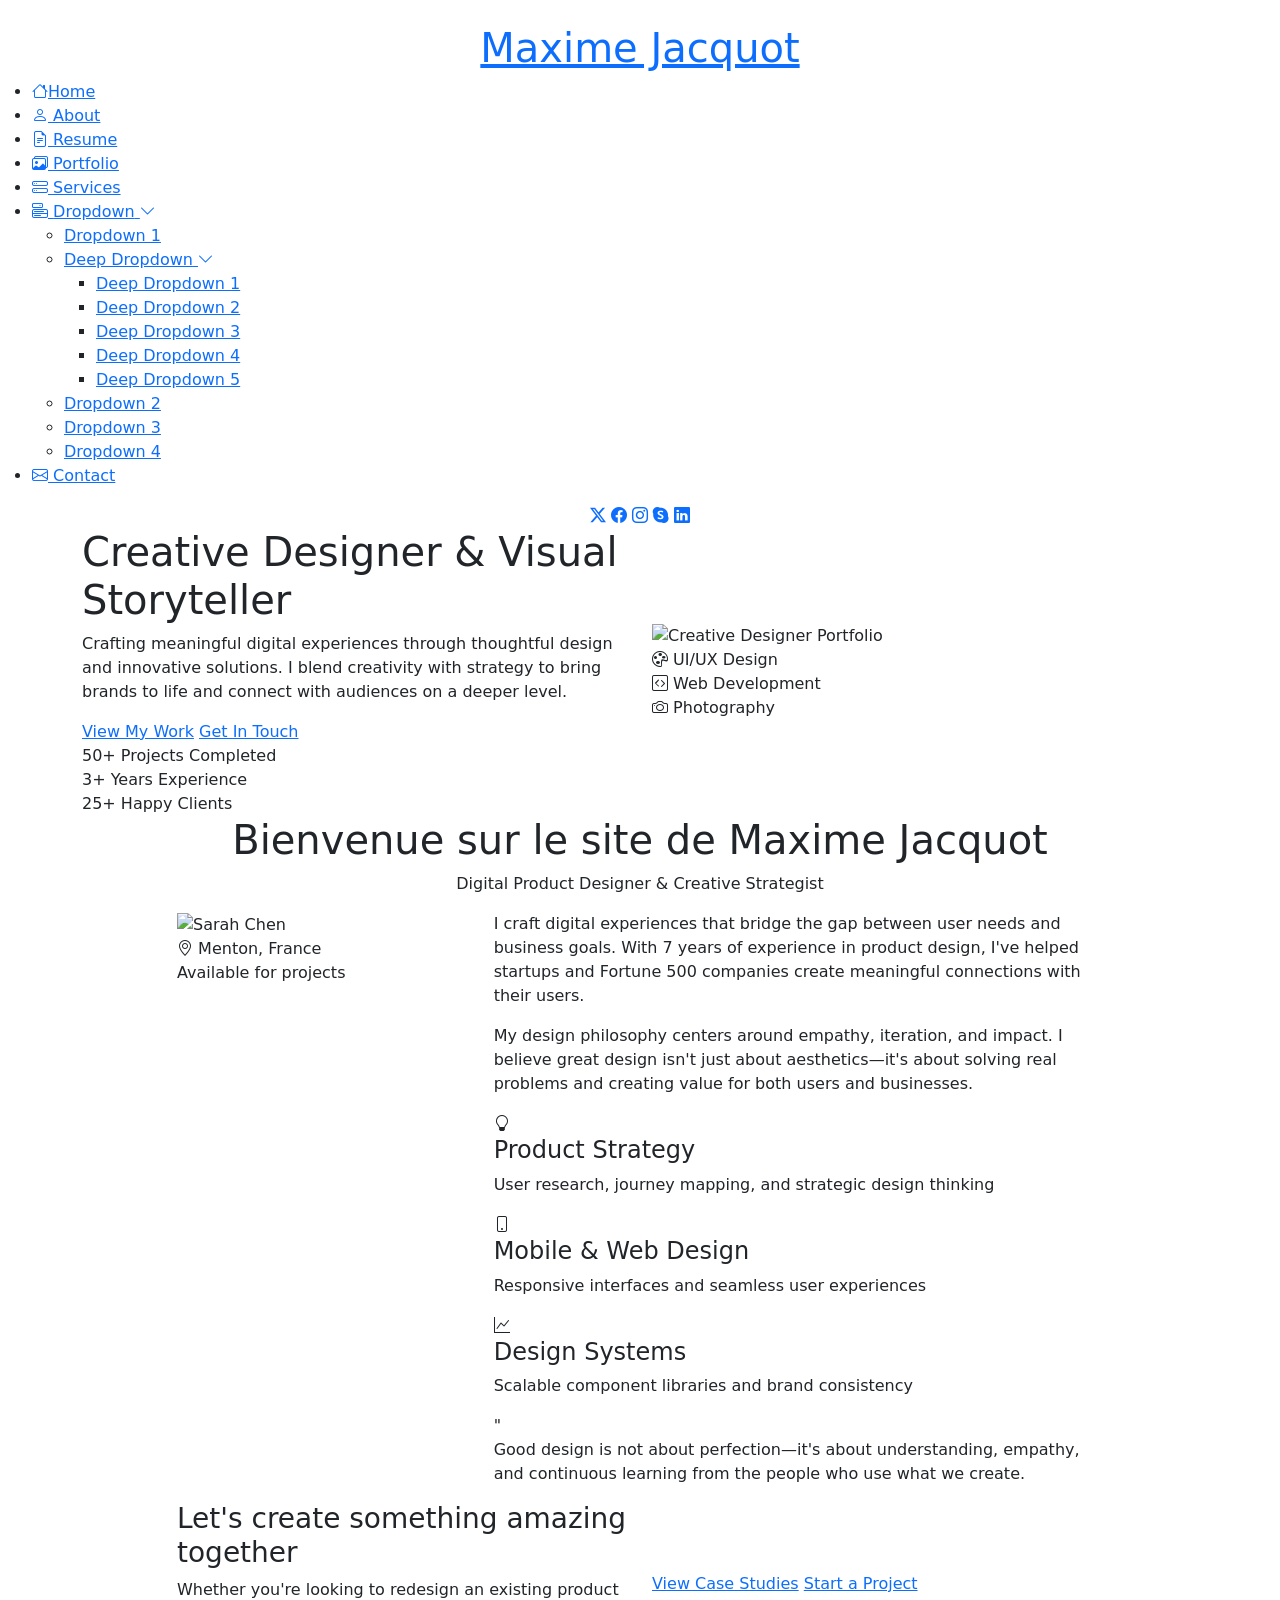
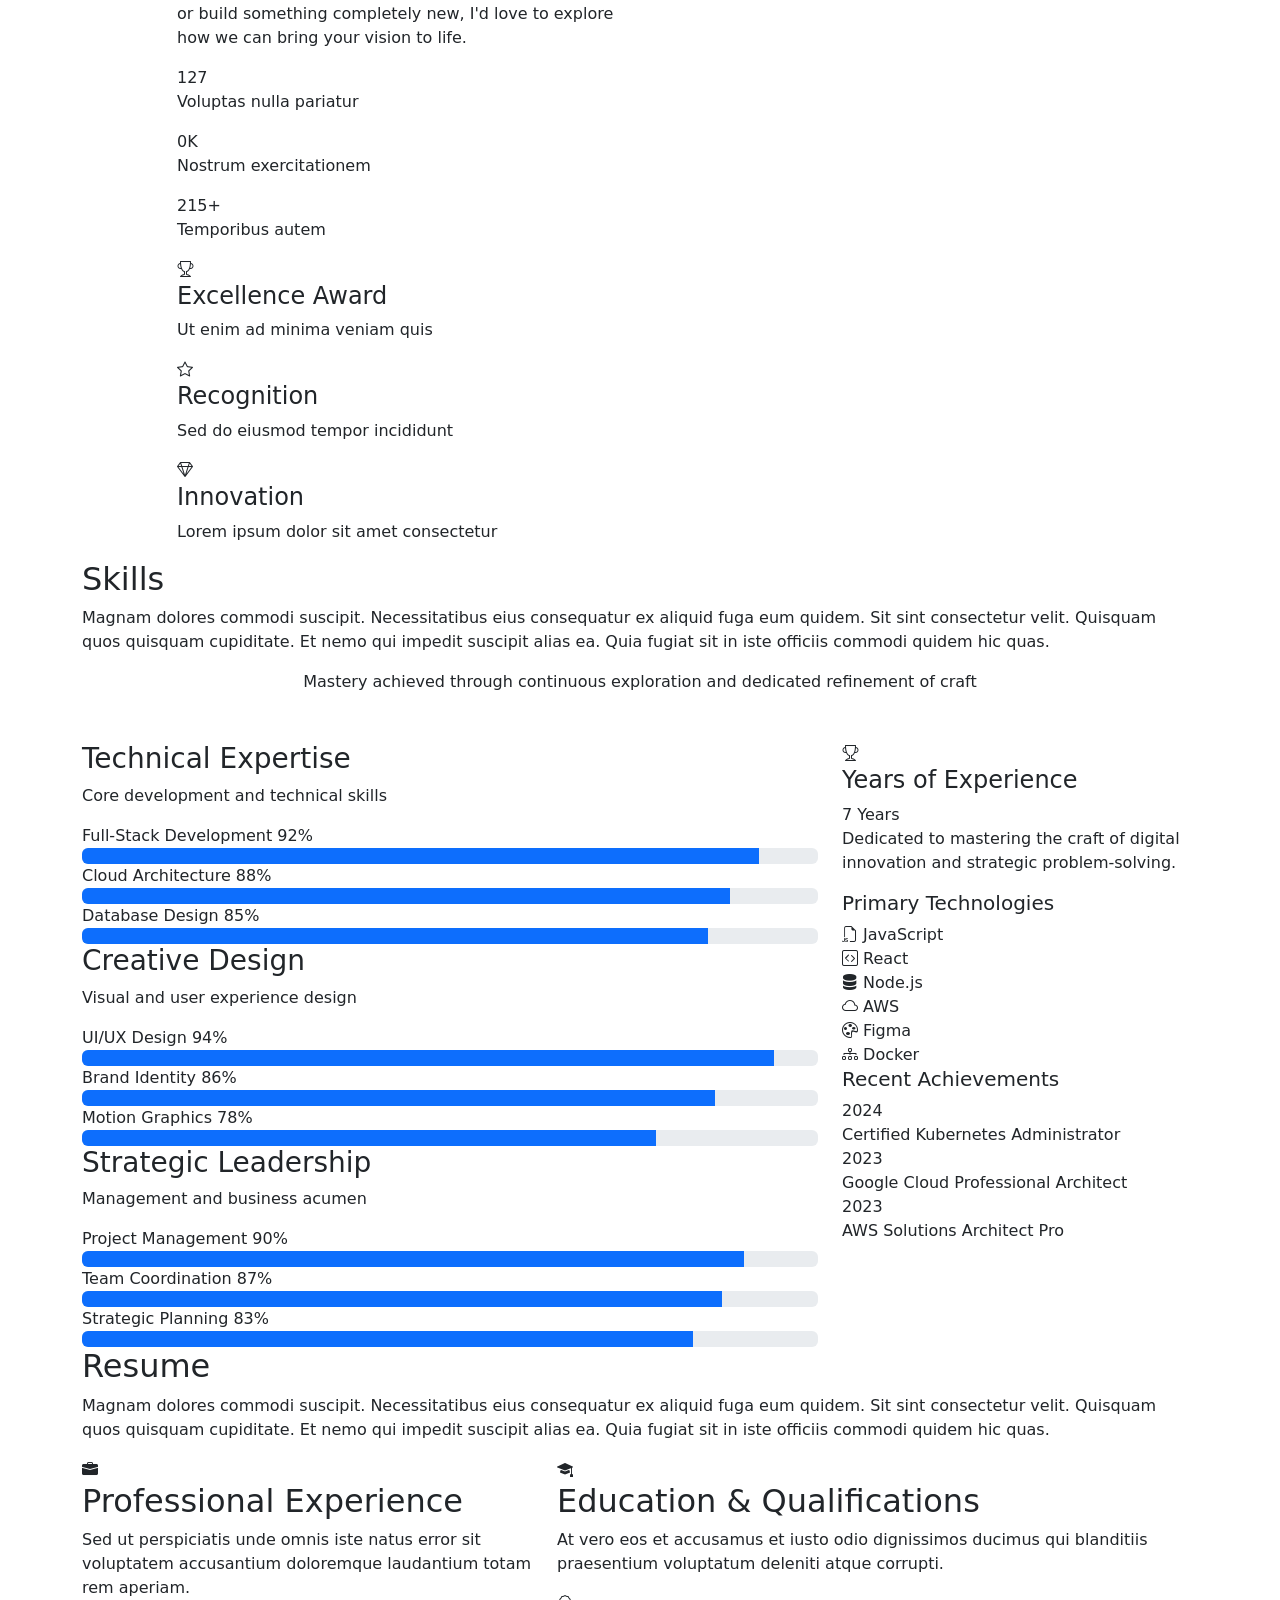
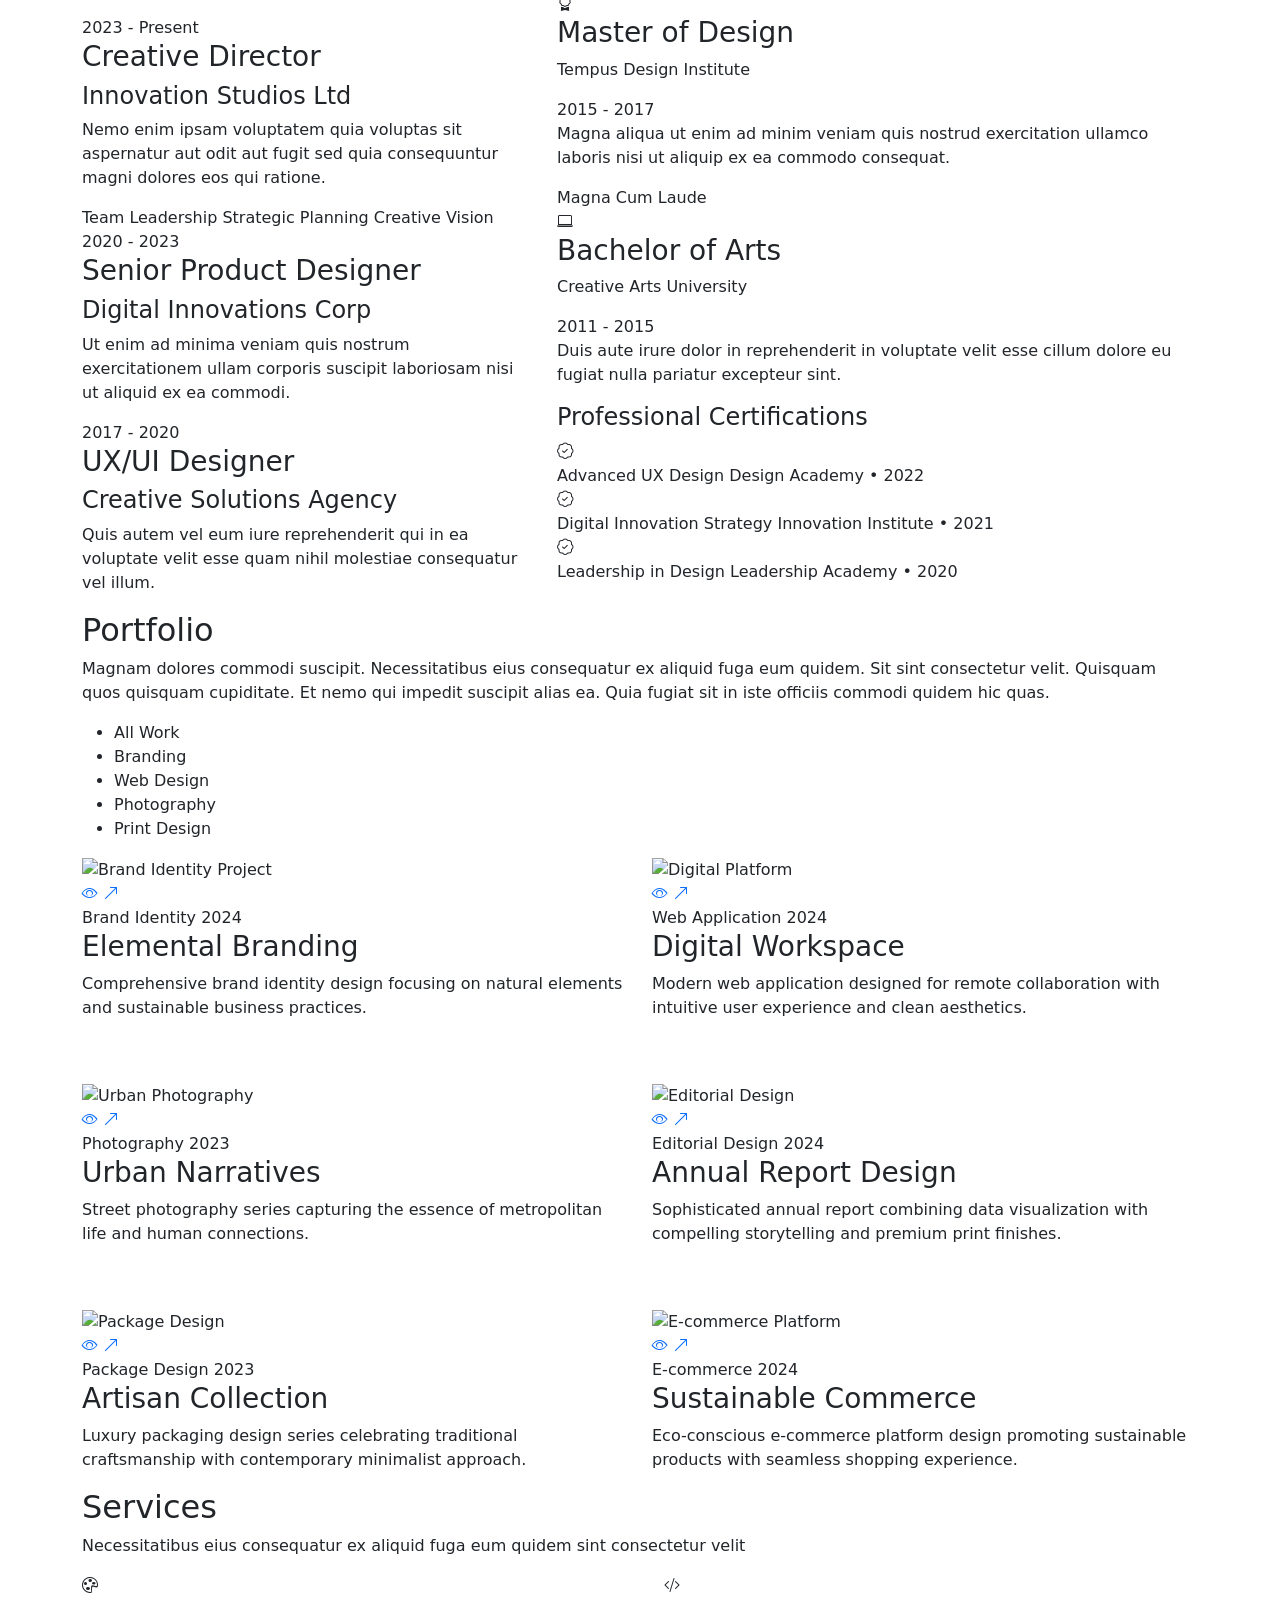
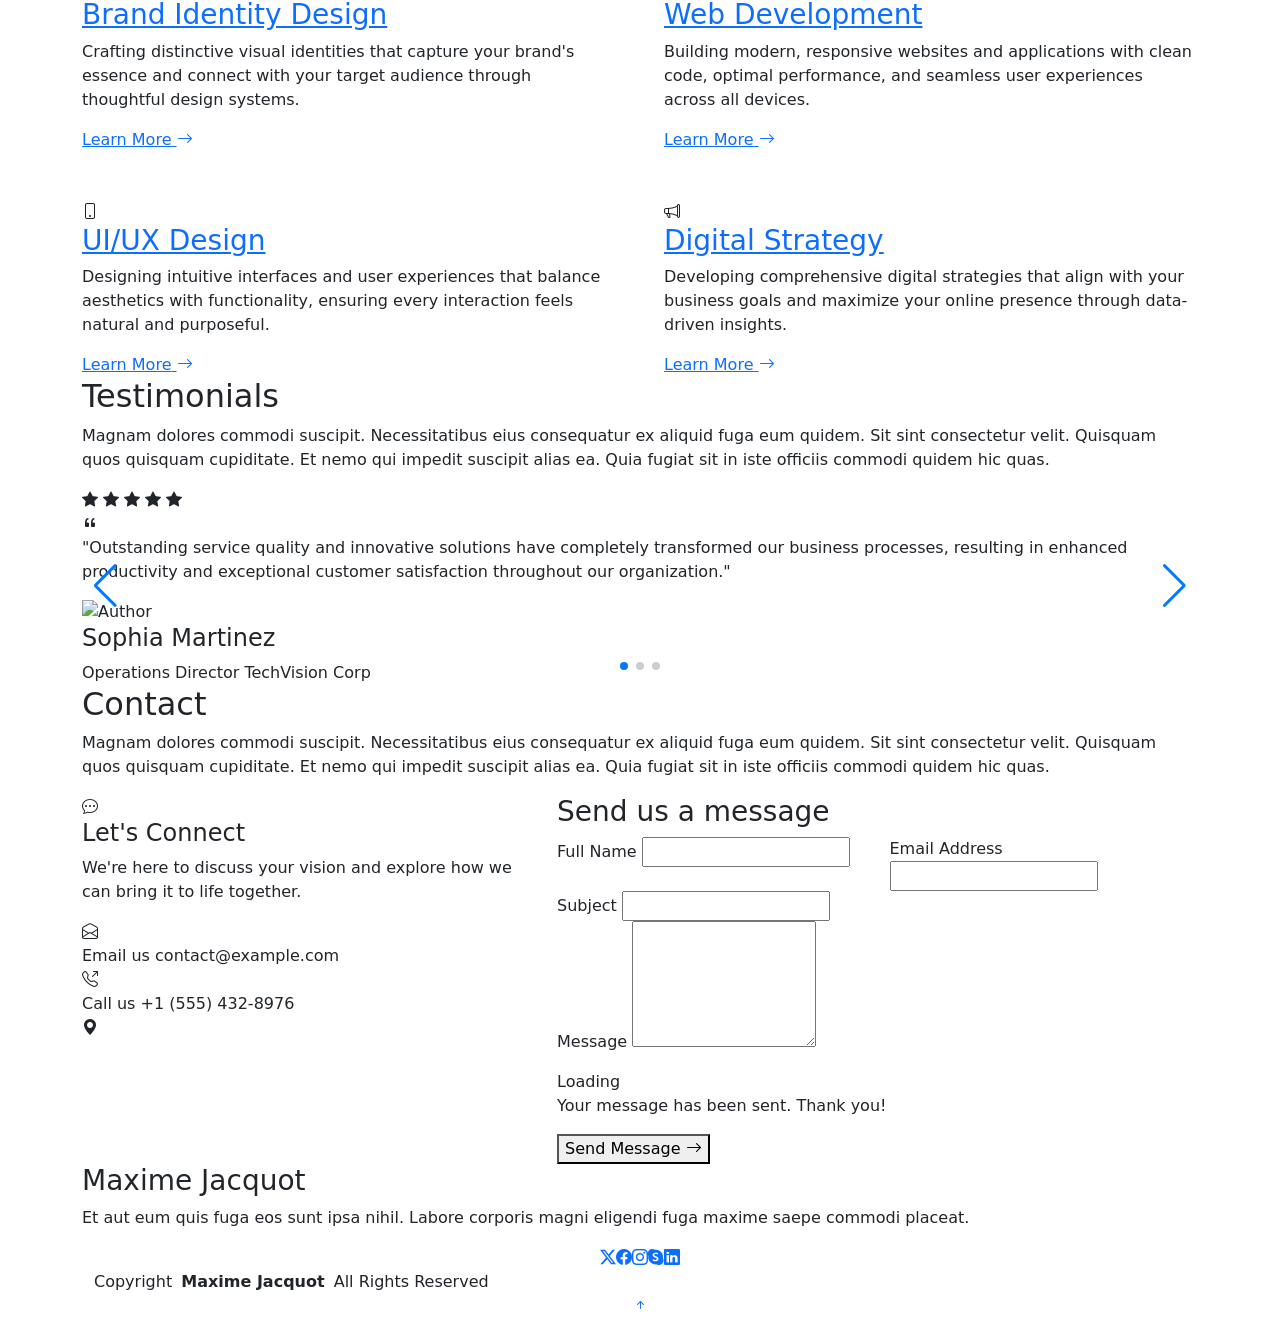
==== commit e62f51b6: "refactor files to remove unused code and update social media links" ====
--- a/index.html
+++ b/index.html
@@ -833,13 +833,9 @@
                 </div>
               </div>
             </div><!-- End Portfolio Item -->
-
           </div><!-- End Portfolio Container -->
-
         </div>
-
       </div>
-
     </section><!-- /Portfolio Section -->
 
     <!-- Services Section -->
@@ -918,9 +914,7 @@
               </div>
             </div>
           </div>
-
         </div>
-
       </div>
 
     </section><!-- /Services Section -->
@@ -1048,7 +1042,6 @@
                 </div>
               </div>
             </div>
-
           </div>
 
           <div class="swiper-navigation-wrapper">
@@ -1058,10 +1051,8 @@
           </div>
 
         </div>
-
       </div>
-
-    </section><!-- /Testimonials Section -->
+    </section>
 
     <!-- Contact Section -->
     <section id="contact" class="contact section">
@@ -1086,7 +1077,6 @@
             </div>
 
             <div class="contact-details">
-
               <div class="detail-item">
                 <div class="detail-icon">
                   <i class="bi bi-envelope-open"></i>
@@ -1112,9 +1102,7 @@
                   <i class="bi bi-geo-alt-fill"></i>
                 </div>
               </div>
-
-            </div>
-
+            </div>
           </div>
 
           <div class="col-lg-7">
@@ -1160,18 +1148,12 @@
                   <span>Send Message</span>
                   <i class="bi bi-arrow-right"></i>
                 </button>
-
               </form>
-
-            </div>
-
-          </div>
-
+            </div>
+          </div>
         </div>
       </div>
-
     </section><!-- /Contact Section -->
-
   </main>
 
   <footer id="footer" class="footer light-background">
@@ -1189,13 +1171,6 @@
         <div class="copyright">
           <span>Copyright</span> <strong class="px-1 sitename">Maxime Jacquot</strong> <span>All Rights Reserved</span>
         </div>
-        <div class="credits">
-          <!-- All the links in the footer should remain intact. -->
-          <!-- You can delete the links only if you've purchased the pro version. -->
-          <!-- Licensing information: https://bootstrapmade.com/license/ -->
-          <!-- Purchase the pro version with working PHP/AJAX contact form: [buy-url] -->
-          Designed by <a href="https://bootstrapmade.com/">BootstrapMade</a> | <a href="https://bootstrapmade.com/tools/">DevTools</a>
-        </div>
       </div>
     </div>
   </footer>
@@ -1222,5 +1197,4 @@
   <script src="assets/js/main.js"></script>
 
 </body>
-
 </html>
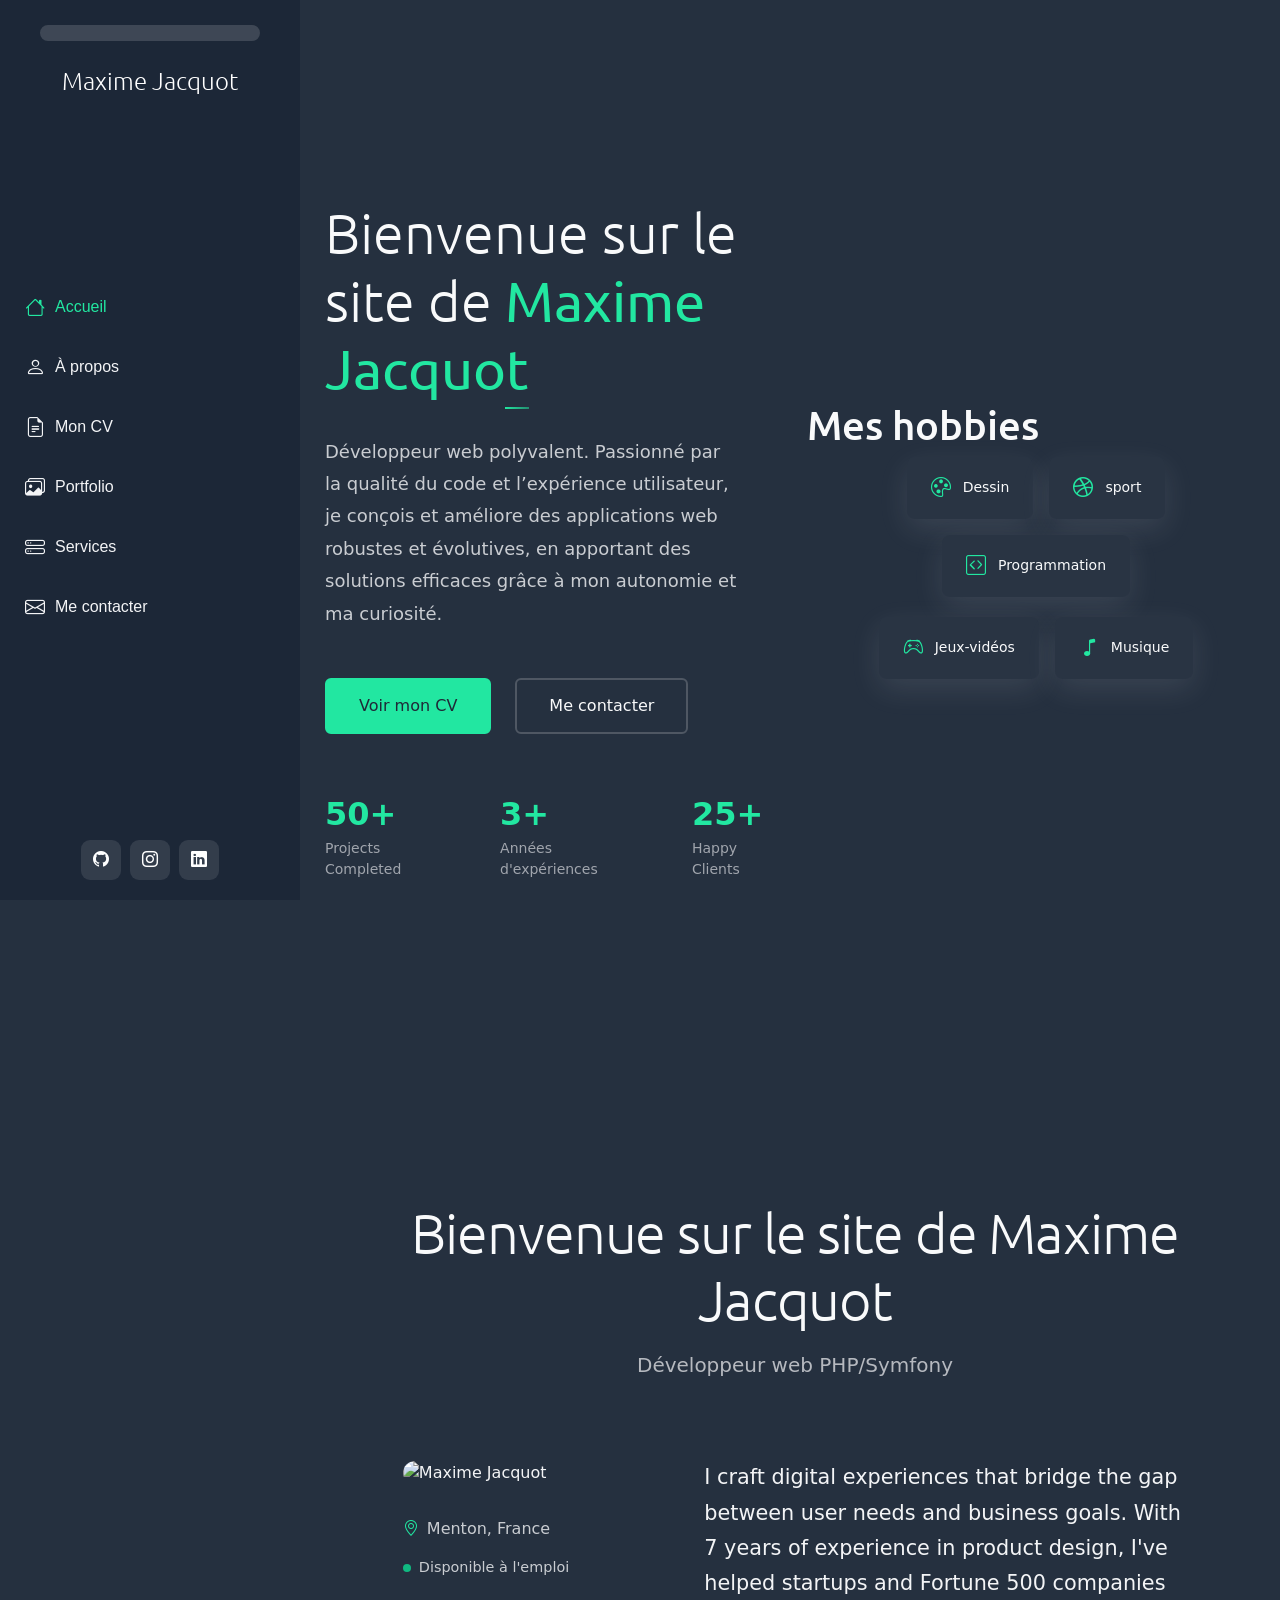
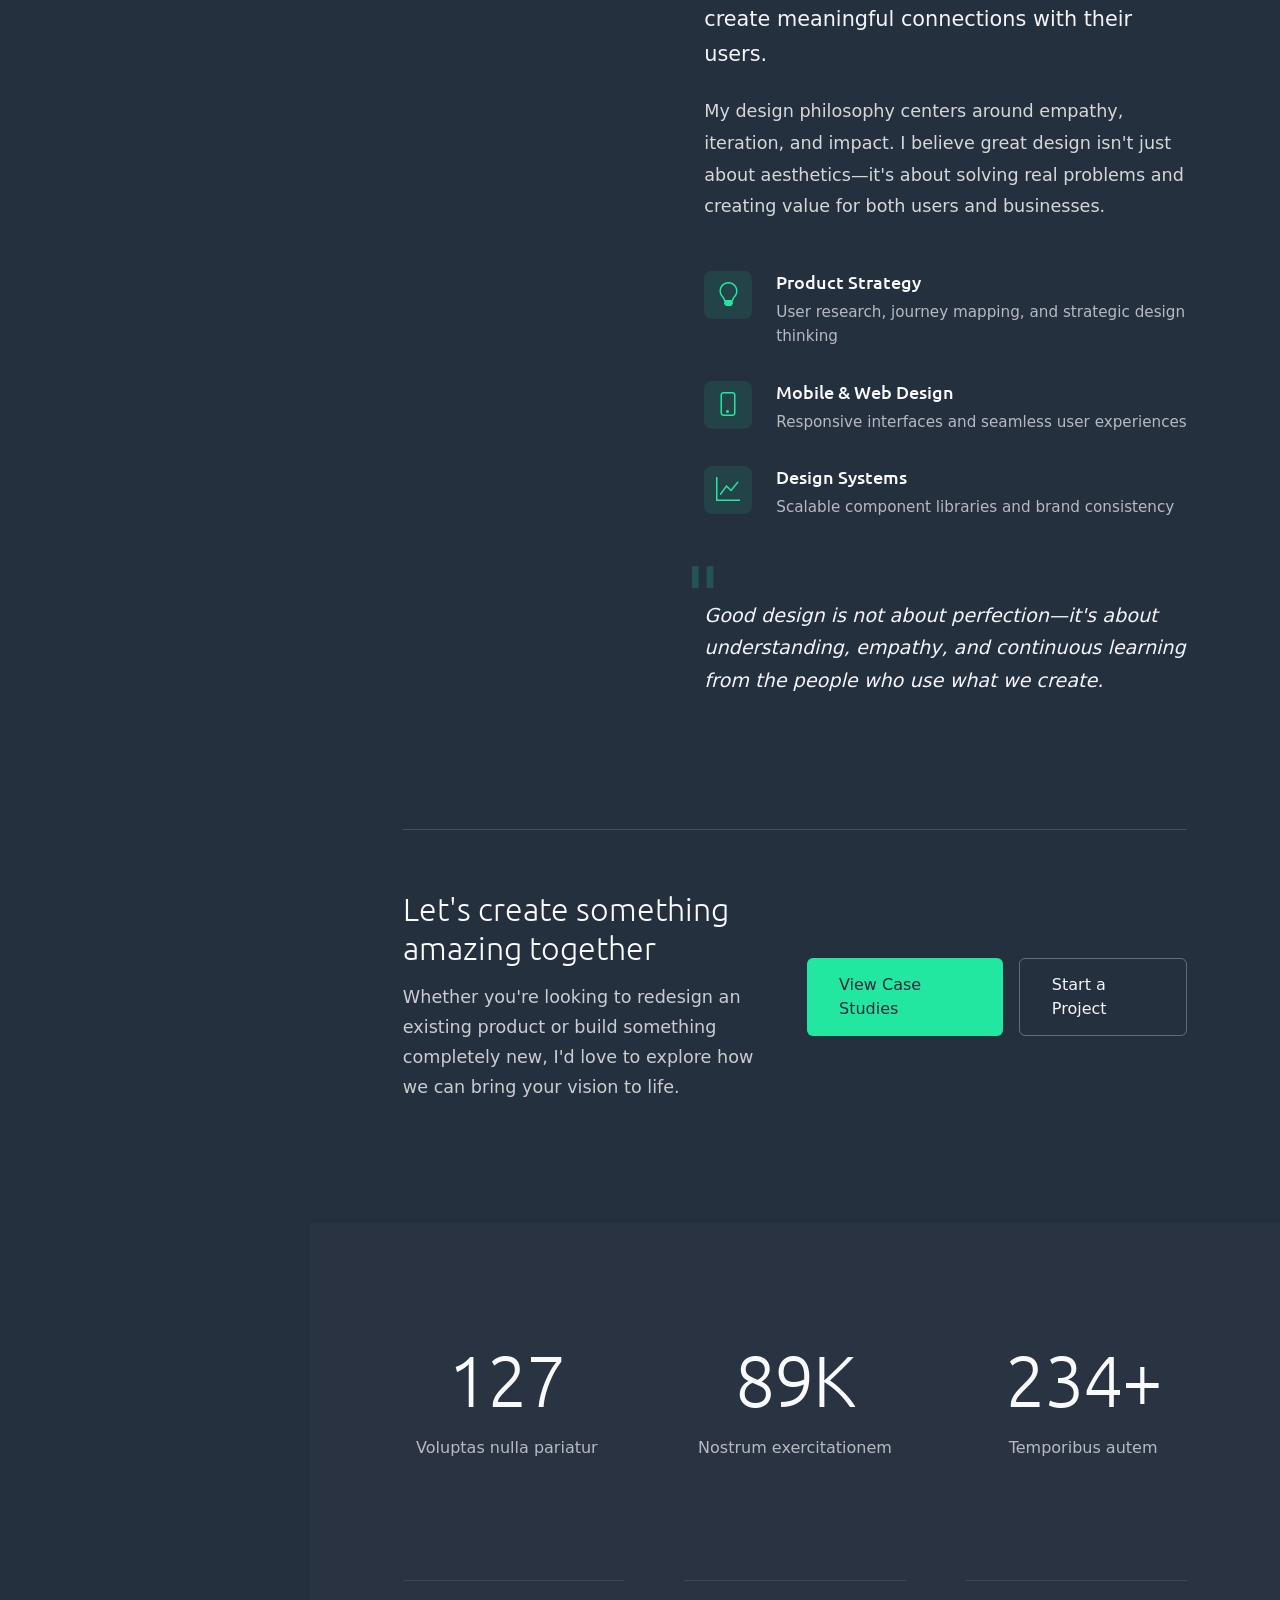
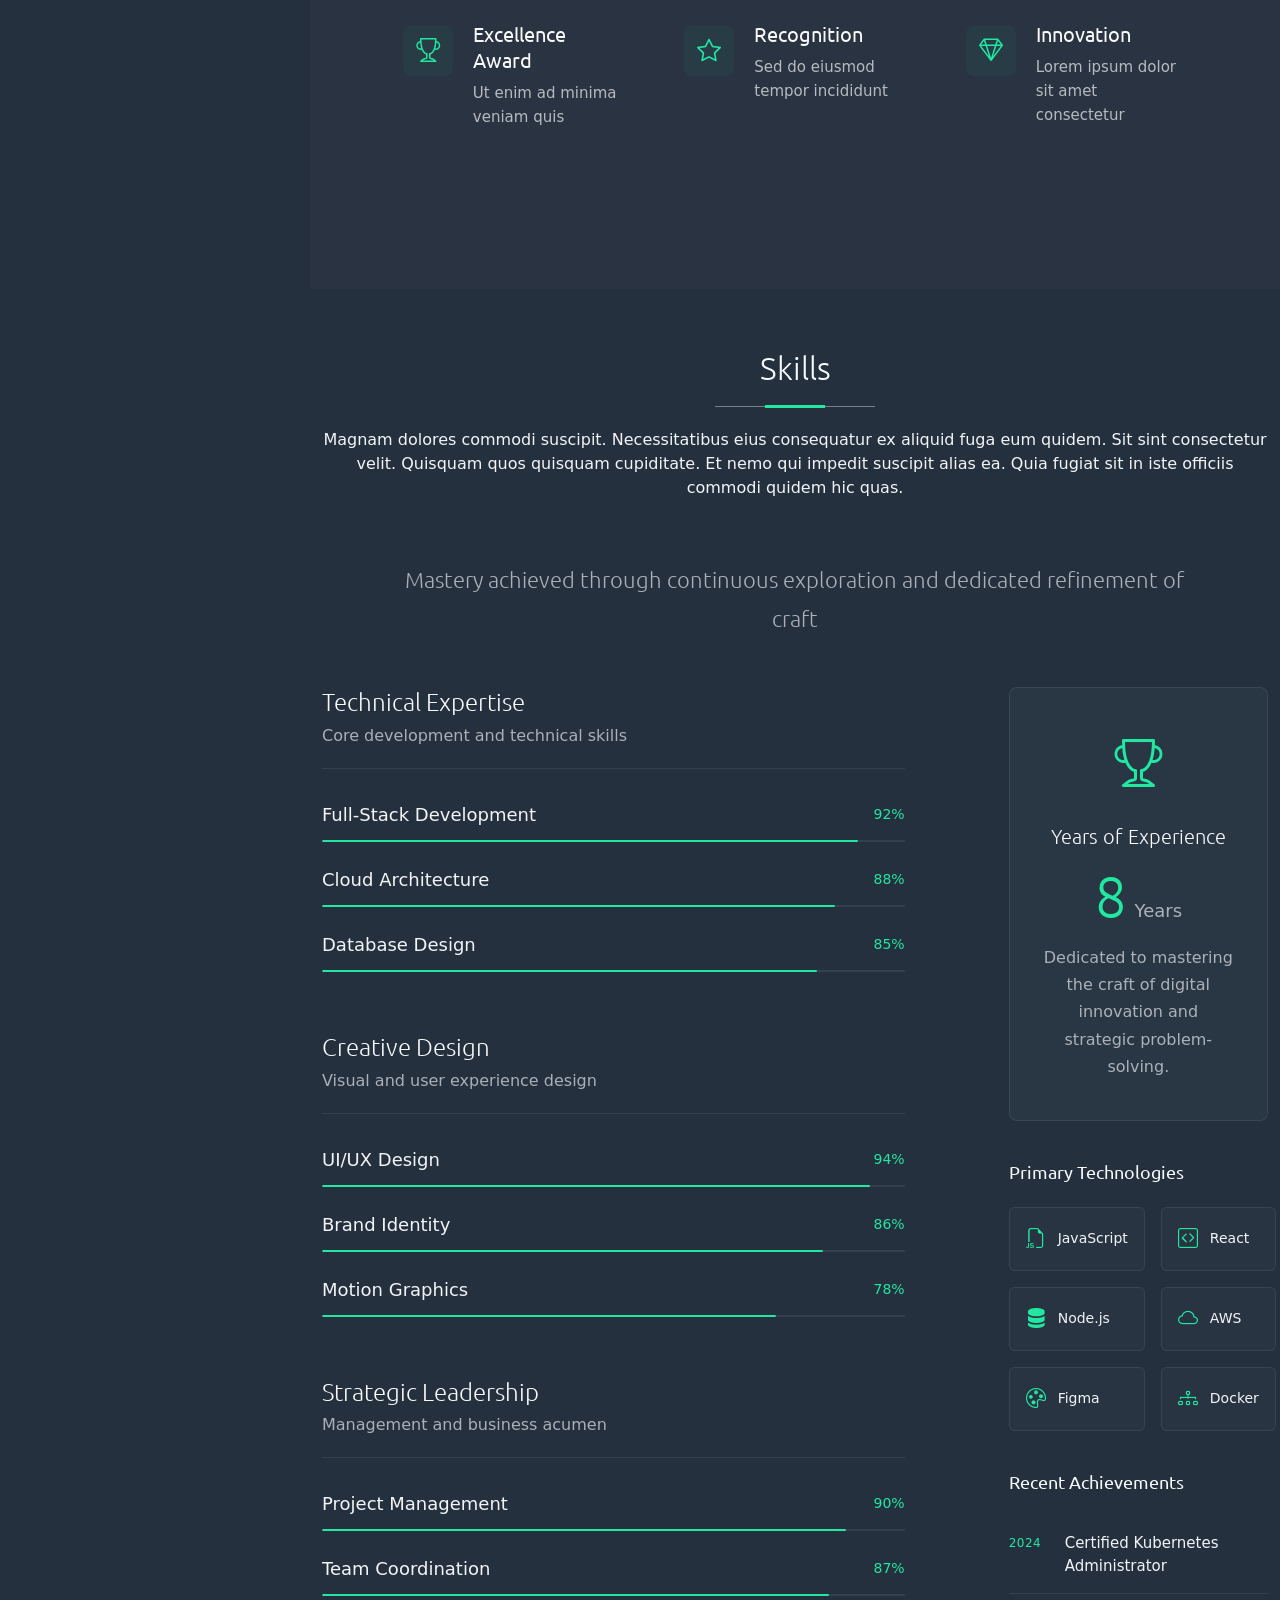
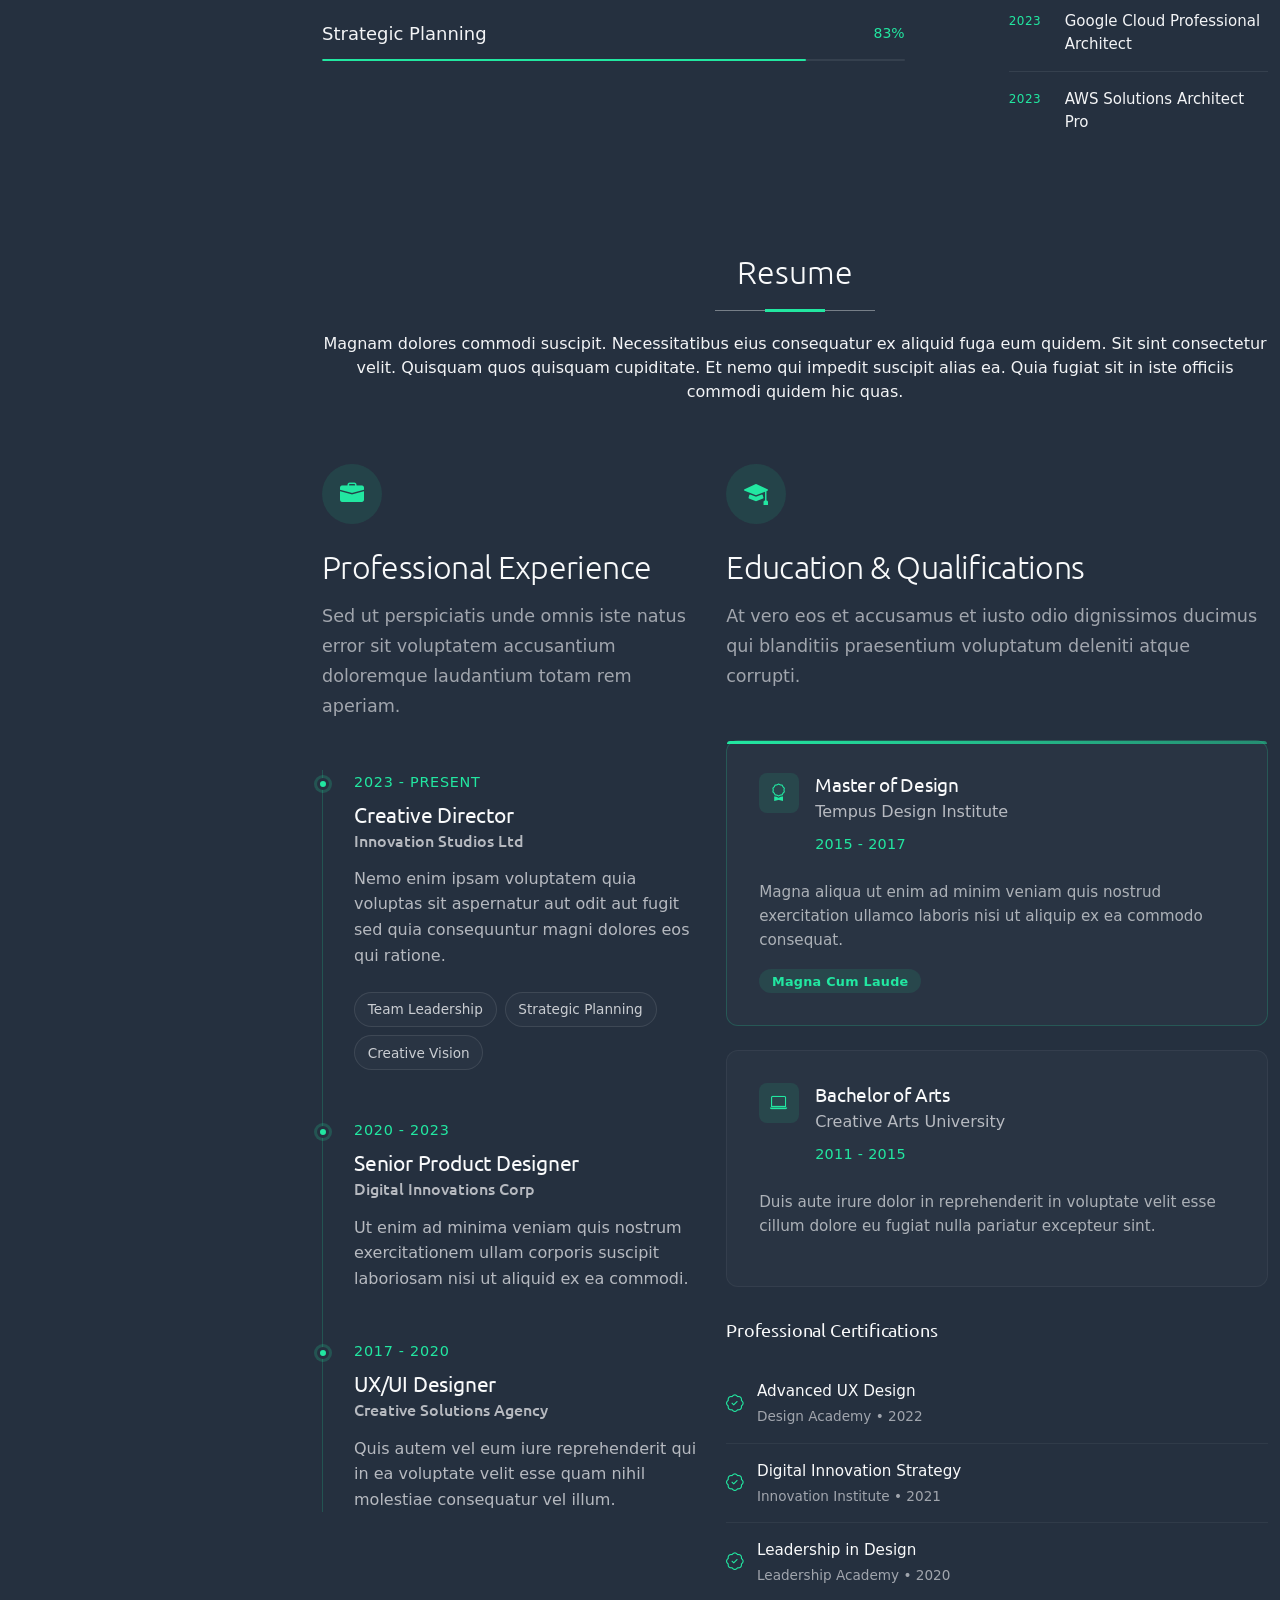
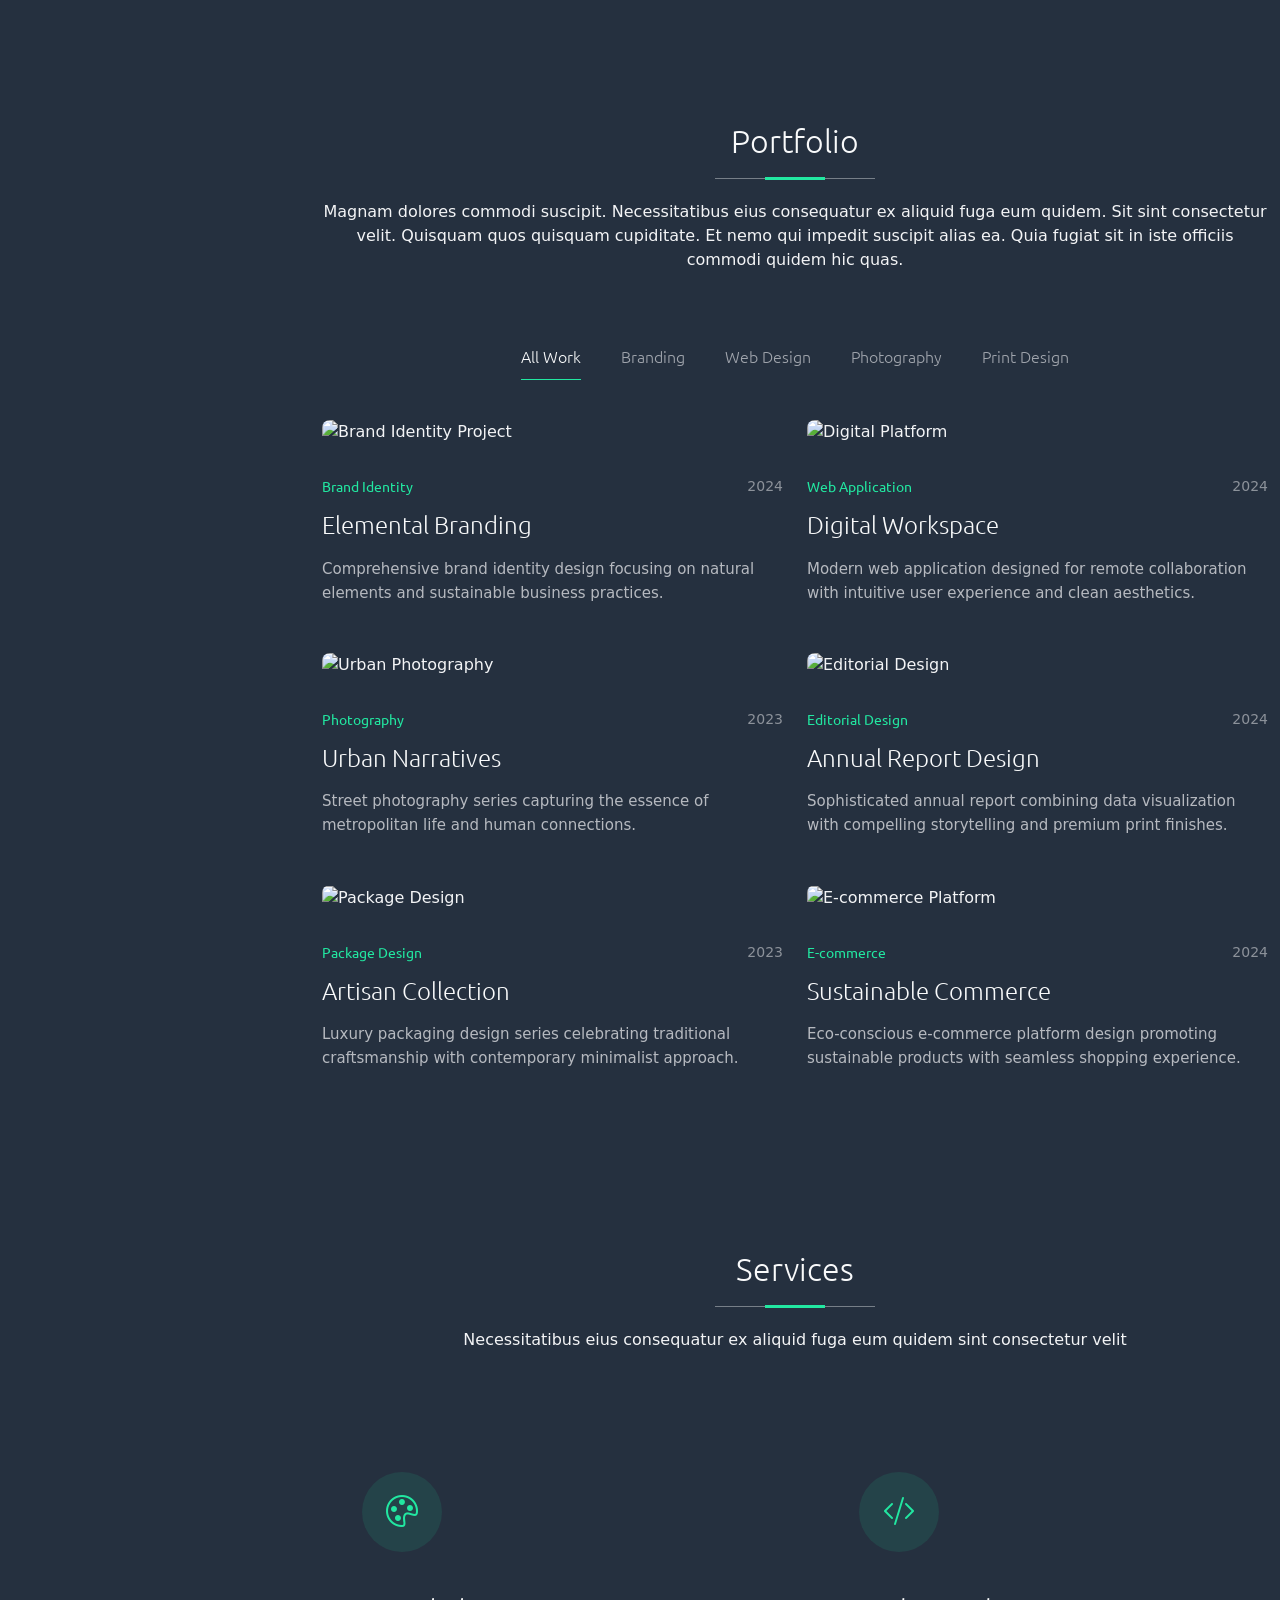
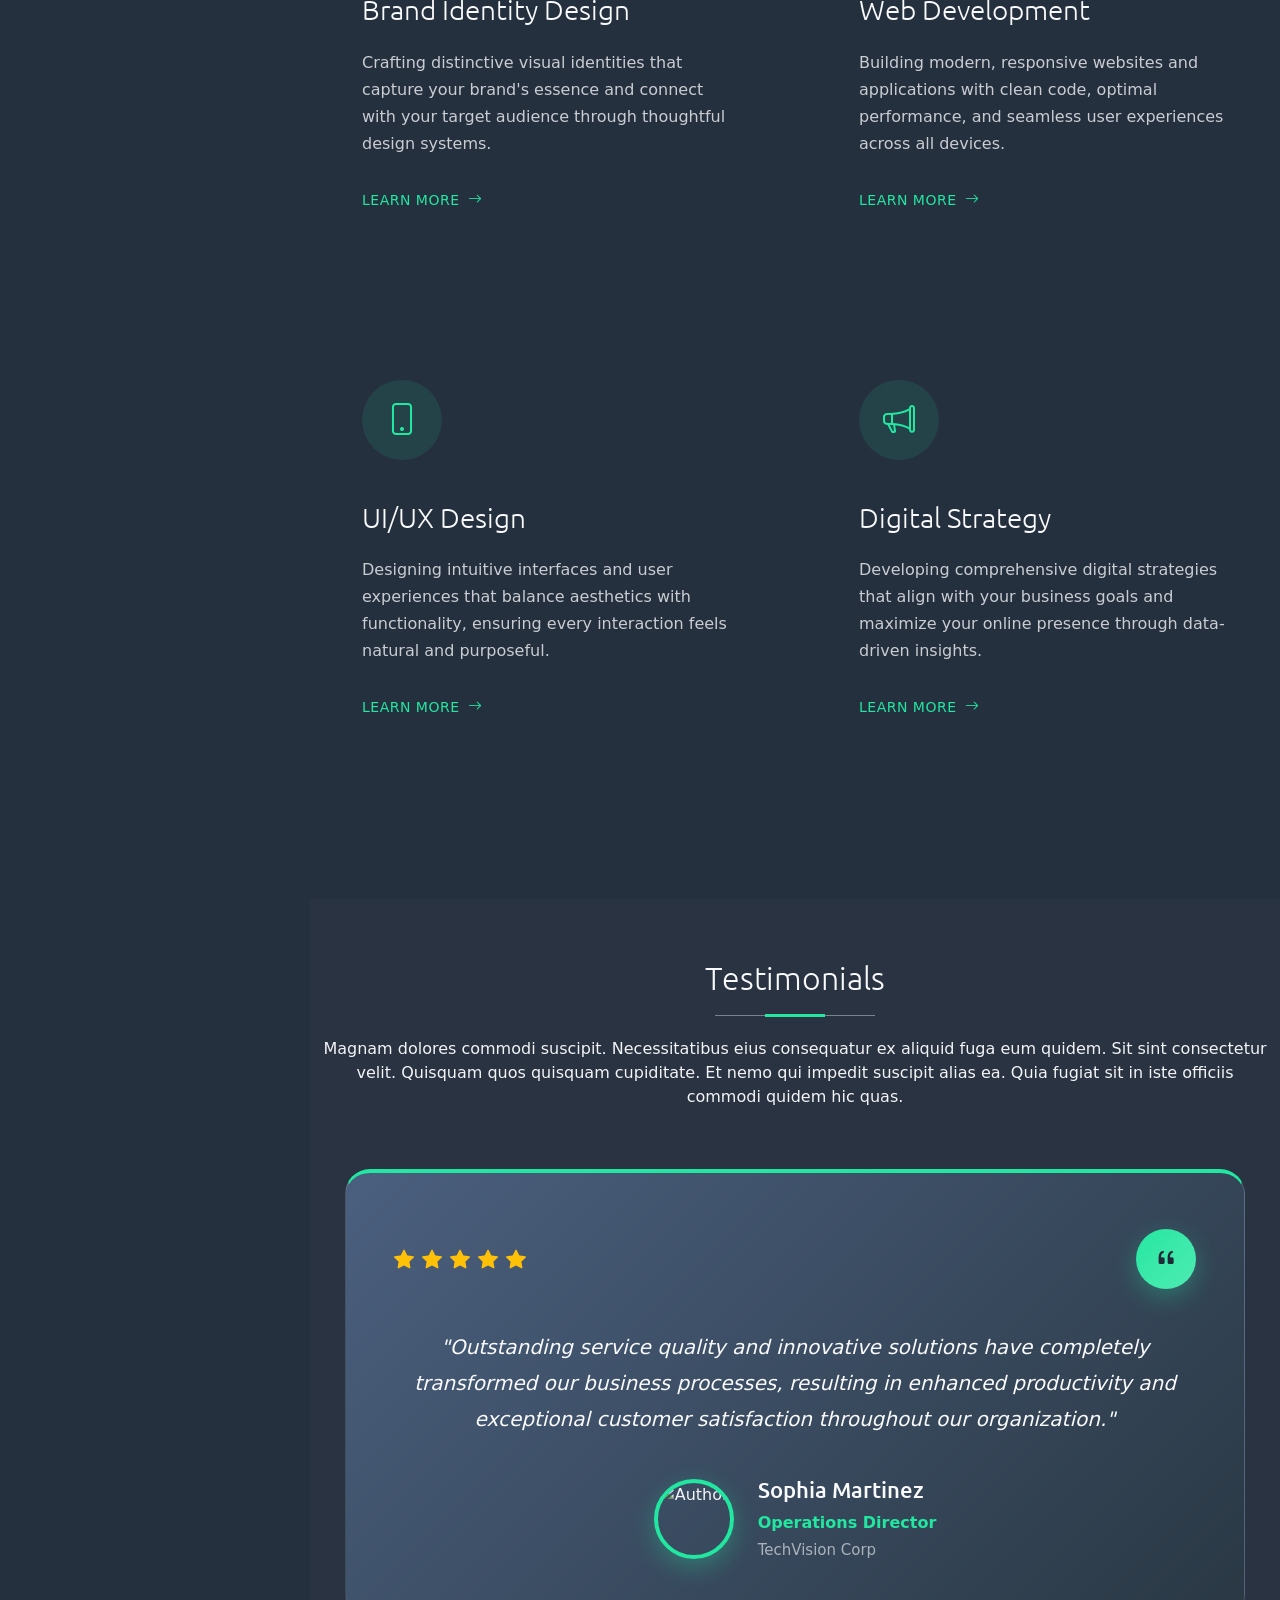
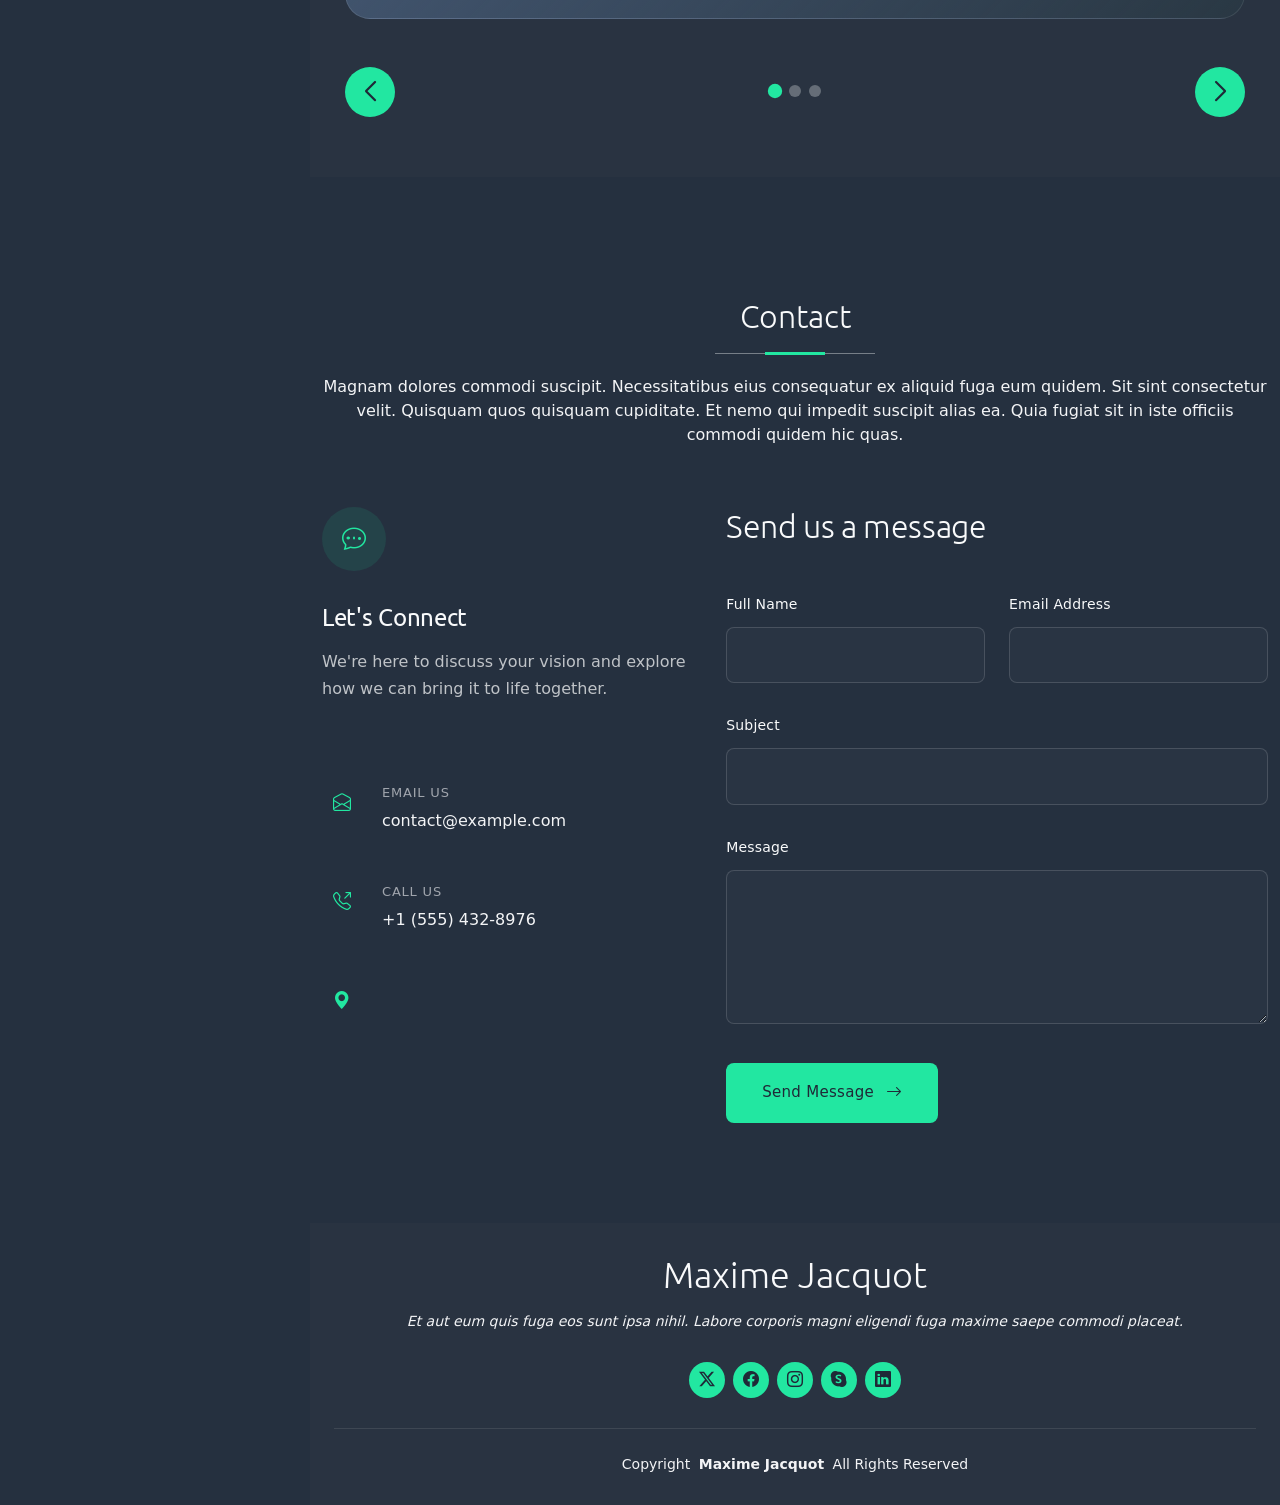
==== commit 412450be: "update index.html" ====
--- a/index.html
+++ b/index.html
@@ -4,7 +4,7 @@
 <head>
   <meta charset="utf-8">
   <meta content="width=device-width, initial-scale=1.0" name="viewport">
-  <title>Index - MyPage Bootstrap Template</title>
+  <title>Maxime Jacquot - Développeur Web</title>
   <meta name="description" content="">
   <meta name="keywords" content="">
 
@@ -46,37 +46,18 @@
 
     <nav id="navmenu" class="navmenu">
       <ul>
-        <li><a href="#hero" class="active"><i class="bi bi-house navicon"></i>Home</a></li>
-        <li><a href="#about"><i class="bi bi-person navicon"></i> About</a></li>
-        <li><a href="#resume"><i class="bi bi-file-earmark-text navicon"></i> Resume</a></li>
+        <li><a href="#hero" class="active"><i class="bi bi-house navicon"></i> Accueil</a></li>
+        <li><a href="#about"><i class="bi bi-person navicon"></i> À propos</a></li>
+        <li><a href="#resume"><i class="bi bi-file-earmark-text navicon"></i> Mon CV</a></li>
         <li><a href="#portfolio"><i class="bi bi-images navicon"></i> Portfolio</a></li>
         <li><a href="#services"><i class="bi bi-hdd-stack navicon"></i> Services</a></li>
-        <li class="dropdown"><a href="#"><i class="bi bi-menu-button navicon"></i> <span>Dropdown</span> <i class="bi bi-chevron-down toggle-dropdown"></i></a>
-          <ul>
-            <li><a href="#">Dropdown 1</a></li>
-            <li class="dropdown"><a href="#"><span>Deep Dropdown</span> <i class="bi bi-chevron-down toggle-dropdown"></i></a>
-              <ul>
-                <li><a href="#">Deep Dropdown 1</a></li>
-                <li><a href="#">Deep Dropdown 2</a></li>
-                <li><a href="#">Deep Dropdown 3</a></li>
-                <li><a href="#">Deep Dropdown 4</a></li>
-                <li><a href="#">Deep Dropdown 5</a></li>
-              </ul>
-            </li>
-            <li><a href="#">Dropdown 2</a></li>
-            <li><a href="#">Dropdown 3</a></li>
-            <li><a href="#">Dropdown 4</a></li>
-          </ul>
-        </li>
-        <li><a href="#contact"><i class="bi bi-envelope navicon"></i> Contact</a></li>
+        <li><a href="#contact"><i class="bi bi-envelope navicon"></i> Me contacter</a></li>
       </ul>
     </nav>
 
     <div class="social-links text-center">
-      <a href="#" class="twitter"><i class="bi bi-twitter-x"></i></a>
-      <a href="#" class="facebook"><i class="bi bi-facebook"></i></a>
+      <a href="#" class="twitter"><i class="bi bi-github"></i></a>
       <a href="#" class="instagram"><i class="bi bi-instagram"></i></a>
-      <a href="#" class="google-plus"><i class="bi bi-skype"></i></a>
       <a href="#" class="linkedin"><i class="bi bi-linkedin"></i></a>
     </div>
   </header>
@@ -92,15 +73,15 @@
           <div class="col-lg-6 order-2 order-lg-1">
             <div class="hero-content">
               <h1 data-aos="fade-up" data-aos-delay="200">
-                Creative Designer &amp;
-                <span class="accent-text">Visual Storyteller</span>
+                Bienvenue sur le site de 
+                <span class="accent-text">Maxime Jacquot</span>
               </h1>
               <p class="hero-description" data-aos="fade-up" data-aos-delay="300">
-                Crafting meaningful digital experiences through thoughtful design and innovative solutions. I blend creativity with strategy to bring brands to life and connect with audiences on a deeper level.
+                Développeur web polyvalent. Passionné par la qualité du code et l’expérience utilisateur, je conçois et améliore des applications web robustes et évolutives, en apportant des solutions efficaces grâce à mon autonomie et ma curiosité.
               </p>
               <div class="hero-actions" data-aos="fade-up" data-aos-delay="400">
-                <a href="#portfolio" class="btn-primary">View My Work</a>
-                <a href="#contact" class="btn-secondary">Get In Touch</a>
+                <a href="#portfolio" class="btn-primary">Voir mon CV</a>
+                <a href="#contact" class="btn-secondary">Me contacter</a>
               </div>
               <div class="hero-stats" data-aos="fade-up" data-aos-delay="500">
                 <div class="stat-item">
@@ -109,7 +90,7 @@
                 </div>
                 <div class="stat-item">
                   <span class="stat-number">3+</span>
-                  <span class="stat-label">Years Experience</span>
+                  <span class="stat-label">Années d'expériences</span>
                 </div>
                 <div class="stat-item">
                   <span class="stat-number">25+</span>
@@ -120,41 +101,46 @@
           </div>
 
           <div class="col-lg-6 order-1 order-lg-2">
-            <div class="hero-image" data-aos="fade-up" data-aos-delay="300">
-              <div class="image-wrapper">
-                <img src="assets/img/profile/profile-square-13.webp" alt="Creative Designer Portfolio" class="img-fluid main-image">
-                <div class="floating-card card-1" data-aos="fade-up" data-aos-delay="600">
+            <h1>Mes hobbies</h1>
+            <div class="hobbies-grid" data-aos="fade-up" data-aos-delay="300">
+              <div class="hobbies-row">
+                <div class="hobby-card" data-aos="fade-up" data-aos-delay="600">
                   <i class="bi bi-palette"></i>
-                  <span>UI/UX Design</span>
-                </div>
-                <div class="floating-card card-2" data-aos="fade-up" data-aos-delay="700">
+                  <span>Dessin</span>
+                </div>
+                <div class="hobby-card" data-aos="fade-up" data-aos-delay="500">
+                  <i class="bi bi-dribbble"></i>
+                  <span>sport</span>
+                </div>
+                <div class="hobby-card" data-aos="fade-up" data-aos-delay="500">
                   <i class="bi bi-code-square"></i>
-                  <span>Web Development</span>
-                </div>
-                <div class="floating-card card-3" data-aos="fade-up" data-aos-delay="800">
-                  <i class="bi bi-camera"></i>
-                  <span>Photography</span>
+                  <span>Programmation</span>
+                </div>
+              </div>
+              <div class="hobbies-row">
+                <div class="hobby-card" data-aos="fade-up" data-aos-delay="600">
+                  <i class="bi bi-controller"></i>
+                  <span>Jeux-vidéos</span>
+                </div>
+                <div class="hobby-card" data-aos="fade-up" data-aos-delay="500">
+                  <i class="bi bi-music-note"></i>
+                  <span>Musique</span>
                 </div>
               </div>
             </div>
           </div>
         </div>
-
       </div>
-
     </section><!-- /Hero Section -->
 
     <!-- About Section -->
     <section id="about" class="about section">
-
       <div class="container" data-aos="fade-up" data-aos-delay="100">
-
         <div class="row justify-content-center">
           <div class="col-lg-10">
-
             <div class="intro-header text-center" data-aos="fade-up" data-aos-delay="150">
               <h1>Bienvenue sur le site de Maxime Jacquot</h1>
-              <p class="subtitle">Digital Product Designer &amp; Creative Strategist</p>
+              <p class="subtitle">Développeur web PHP/Symfony</p>
             </div>
 
             <div class="main-content-wrapper">
@@ -163,7 +149,7 @@
                 <div class="col-lg-4" data-aos="fade-right" data-aos-delay="200">
                   <div class="profile-section">
                     <div class="profile-image-container">
-                      <img src="assets/img/profile/profile-square-15.webp" class="img-fluid" alt="Sarah Chen">
+                      <img src="assets/img/profile/profile-square.webp" class="img-fluid" alt="Maxime Jacquot">
                     </div>
                     <div class="profile-meta">
                       <div class="location">
@@ -172,7 +158,7 @@
                       </div>
                       <div class="status">
                         <div class="status-indicator"></div>
-                        <span>Available for projects</span>
+                        <span>Disponible à l'emploi</span>
                       </div>
                     </div>
                   </div>
@@ -223,10 +209,8 @@
                       <div class="quote-mark">"</div>
                       <p>Good design is not about perfection—it's about understanding, empathy, and continuous learning from the people who use what we create.</p>
                     </div>
-
-                  </div>
-                </div>
-
+                  </div>
+                </div>
               </div>
             </div>
 
@@ -246,10 +230,8 @@
                 </div>
               </div>
             </div>
-
           </div>
         </div>
-
       </div>
 
     </section><!-- /About Section -->
@@ -916,7 +898,6 @@
           </div>
         </div>
       </div>
-
     </section><!-- /Services Section -->
 
     <!-- Testimonials Section -->
--- a/assets/css/main.css
+++ b/assets/css/main.css
@@ -751,6 +751,46 @@
   font-weight: 400;
 }
 
+.hero .hobbies-grid {
+  display: flex;
+  flex-direction: column;
+  gap: 1.25rem;
+  max-width: 520px;
+  margin: 0 auto;
+}
+
+.hero .hobbies-row {
+  display: flex;
+  justify-content: center;
+  align-items: stretch;
+  flex-wrap: wrap;
+  gap: 1rem;
+}
+
+.hero .hobby-card {
+  background: var(--surface-color);
+  padding: 1rem 1.5rem;
+  border-radius: 8px;
+  box-shadow: 0 10px 30px color-mix(in srgb, var(--heading-color), transparent 90%);
+  display: flex;
+  align-items: center;
+  gap: 0.75rem;
+  font-size: 0.875rem;
+  font-weight: 500;
+  color: var(--heading-color);
+  transition: all 0.3s ease;
+}
+
+.hero .hobby-card:hover {
+  transform: translateY(-5px);
+  box-shadow: 0 15px 40px color-mix(in srgb, var(--heading-color), transparent 85%);
+}
+
+.hero .hobby-card i {
+  font-size: 1.25rem;
+  color: var(--accent-color);
+}
+
 .hero .hero-image {
   position: relative;
 }
@@ -797,7 +837,6 @@
 }
 
 .hero .hero-image .image-wrapper .floating-card.card-1 {
-  top: 20%;
   left: -15%;
   z-index: 3;
 }
@@ -811,12 +850,10 @@
 @media (max-width: 768px) {
   .hero .hero-image .image-wrapper .floating-card.card-1 {
     left: 0;
-    top: 10%;
   }
 }
 
 .hero .hero-image .image-wrapper .floating-card.card-2 {
-  top: 60%;
   right: -15%;
   z-index: 3;
 }
@@ -830,26 +867,41 @@
 @media (max-width: 768px) {
   .hero .hero-image .image-wrapper .floating-card.card-2 {
     right: 0;
-    top: 50%;
   }
 }
 
 .hero .hero-image .image-wrapper .floating-card.card-3 {
-  bottom: 15%;
-  left: -10%;
+  left: 35%;
   z-index: 3;
 }
 
 @media (max-width: 992px) {
   .hero .hero-image .image-wrapper .floating-card.card-3 {
-    left: -5%;
+    left: 50%;
   }
 }
 
 @media (max-width: 768px) {
   .hero .hero-image .image-wrapper .floating-card.card-3 {
-    left: 0;
-    bottom: 5%;
+    top: 42%;
+    left: 50%;
+  }
+}
+
+.hero .hero-image .image-wrapper .floating-card.card-4 {
+  left: 35%;
+  z-index: 3;
+}
+
+@media (max-width: 992px) {
+  .hero .hero-image .image-wrapper .floating-card.card-4 {
+    left: 50%;
+  }
+}
+
+@media (max-width: 768px) {
+  .hero .hero-image .image-wrapper .floating-card.card-4 {
+    left: 50%;
   }
 }
 
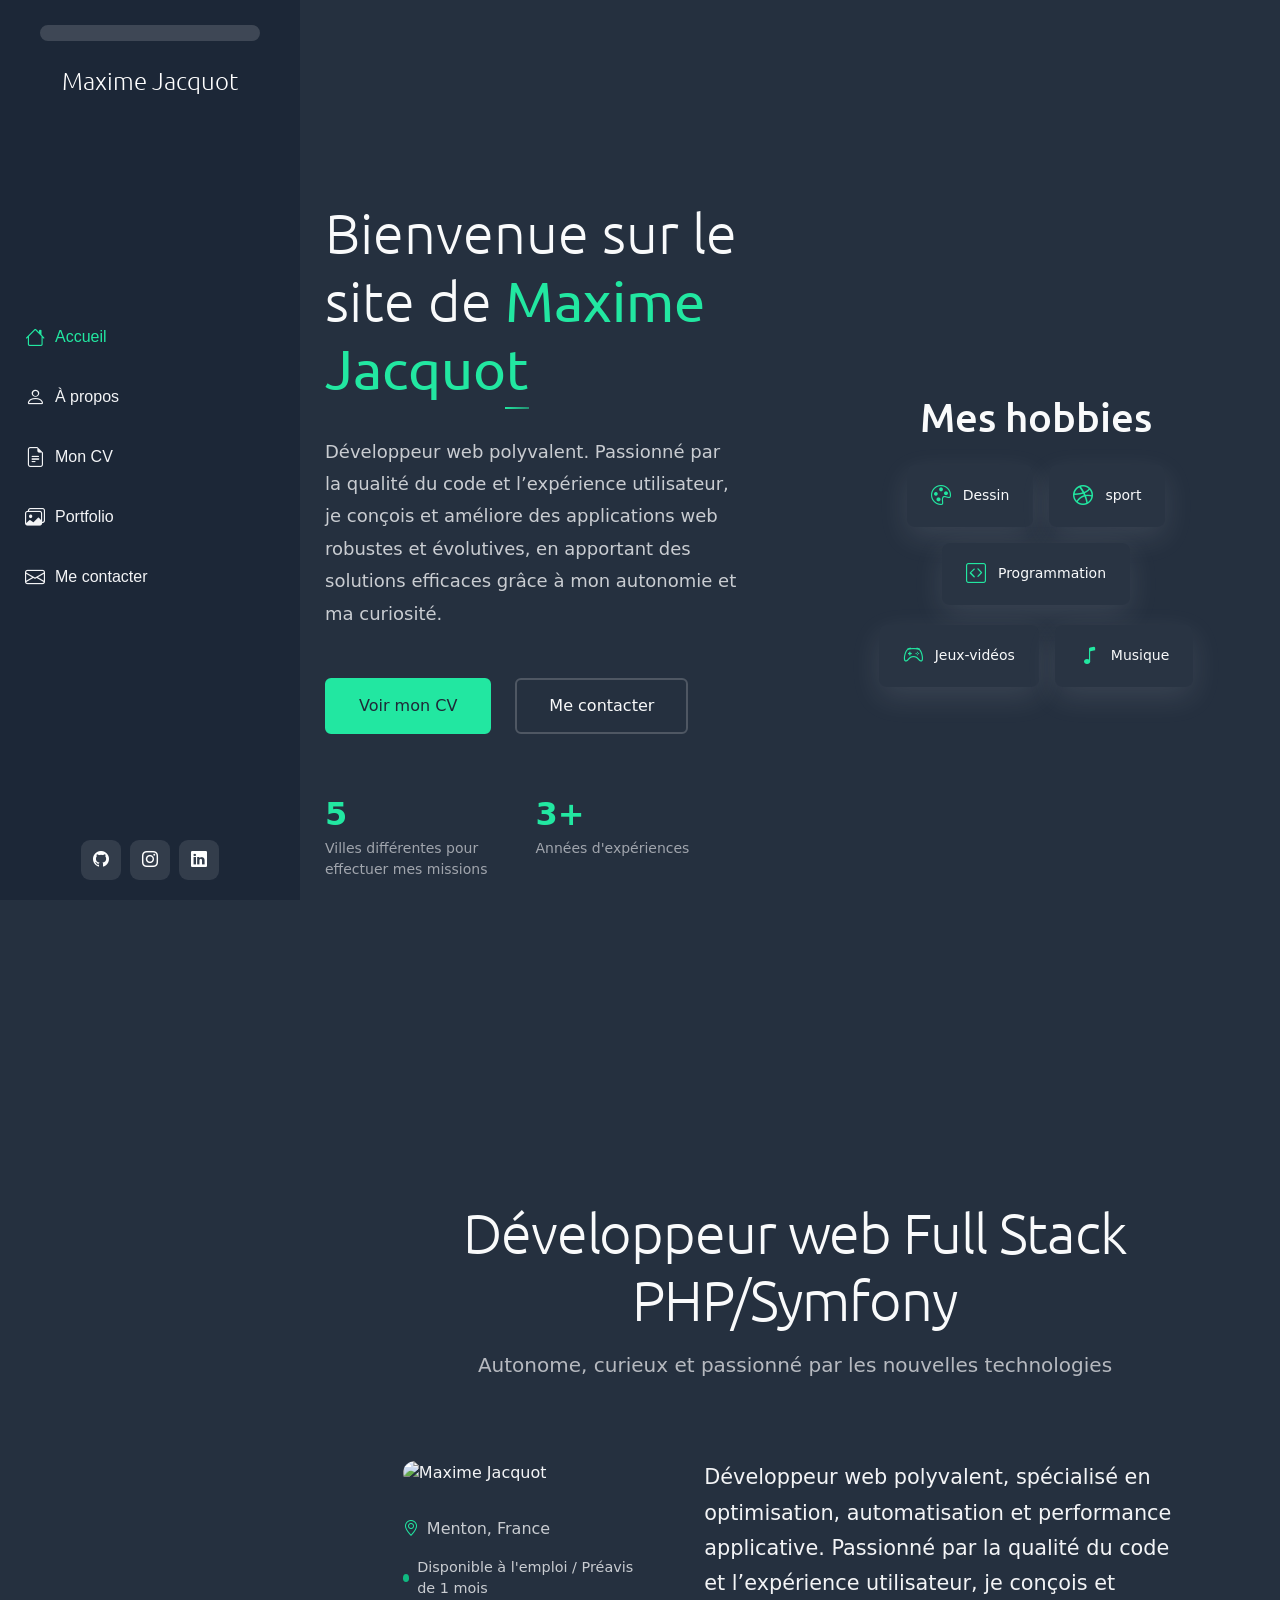
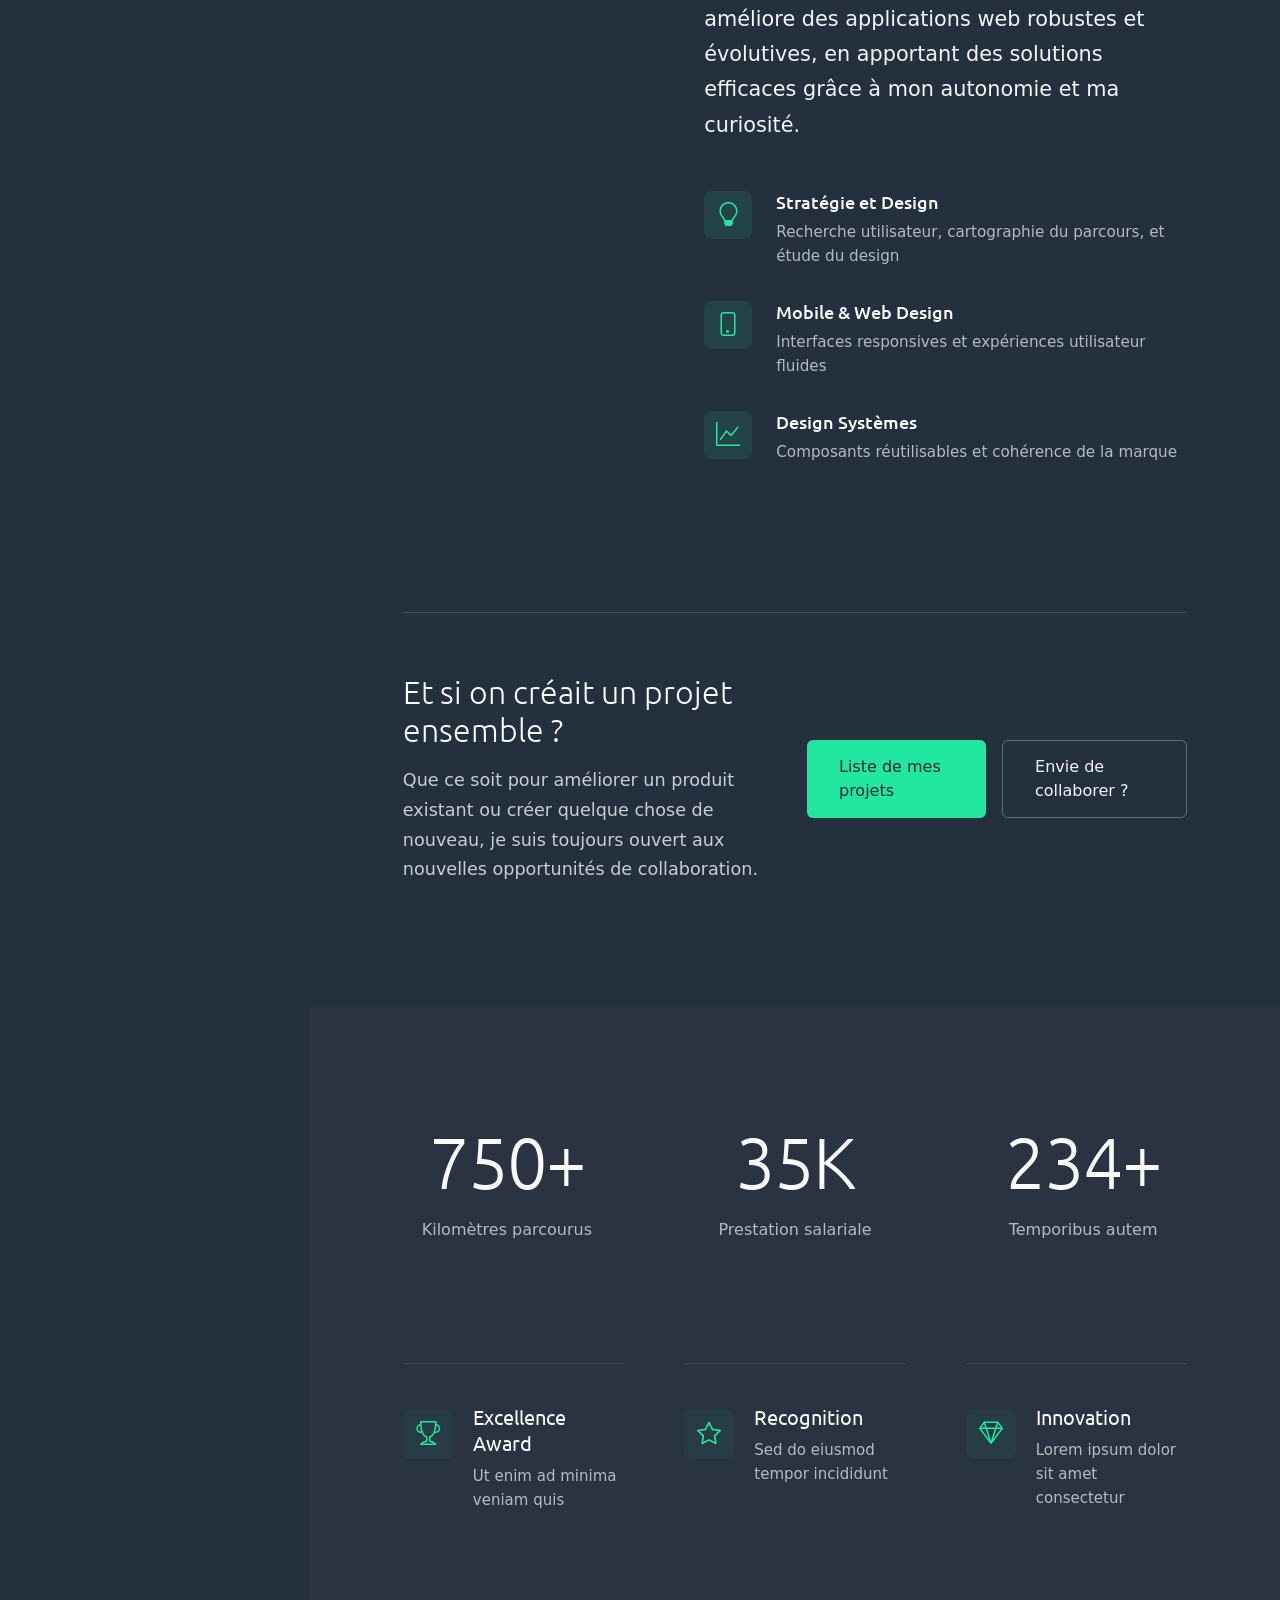
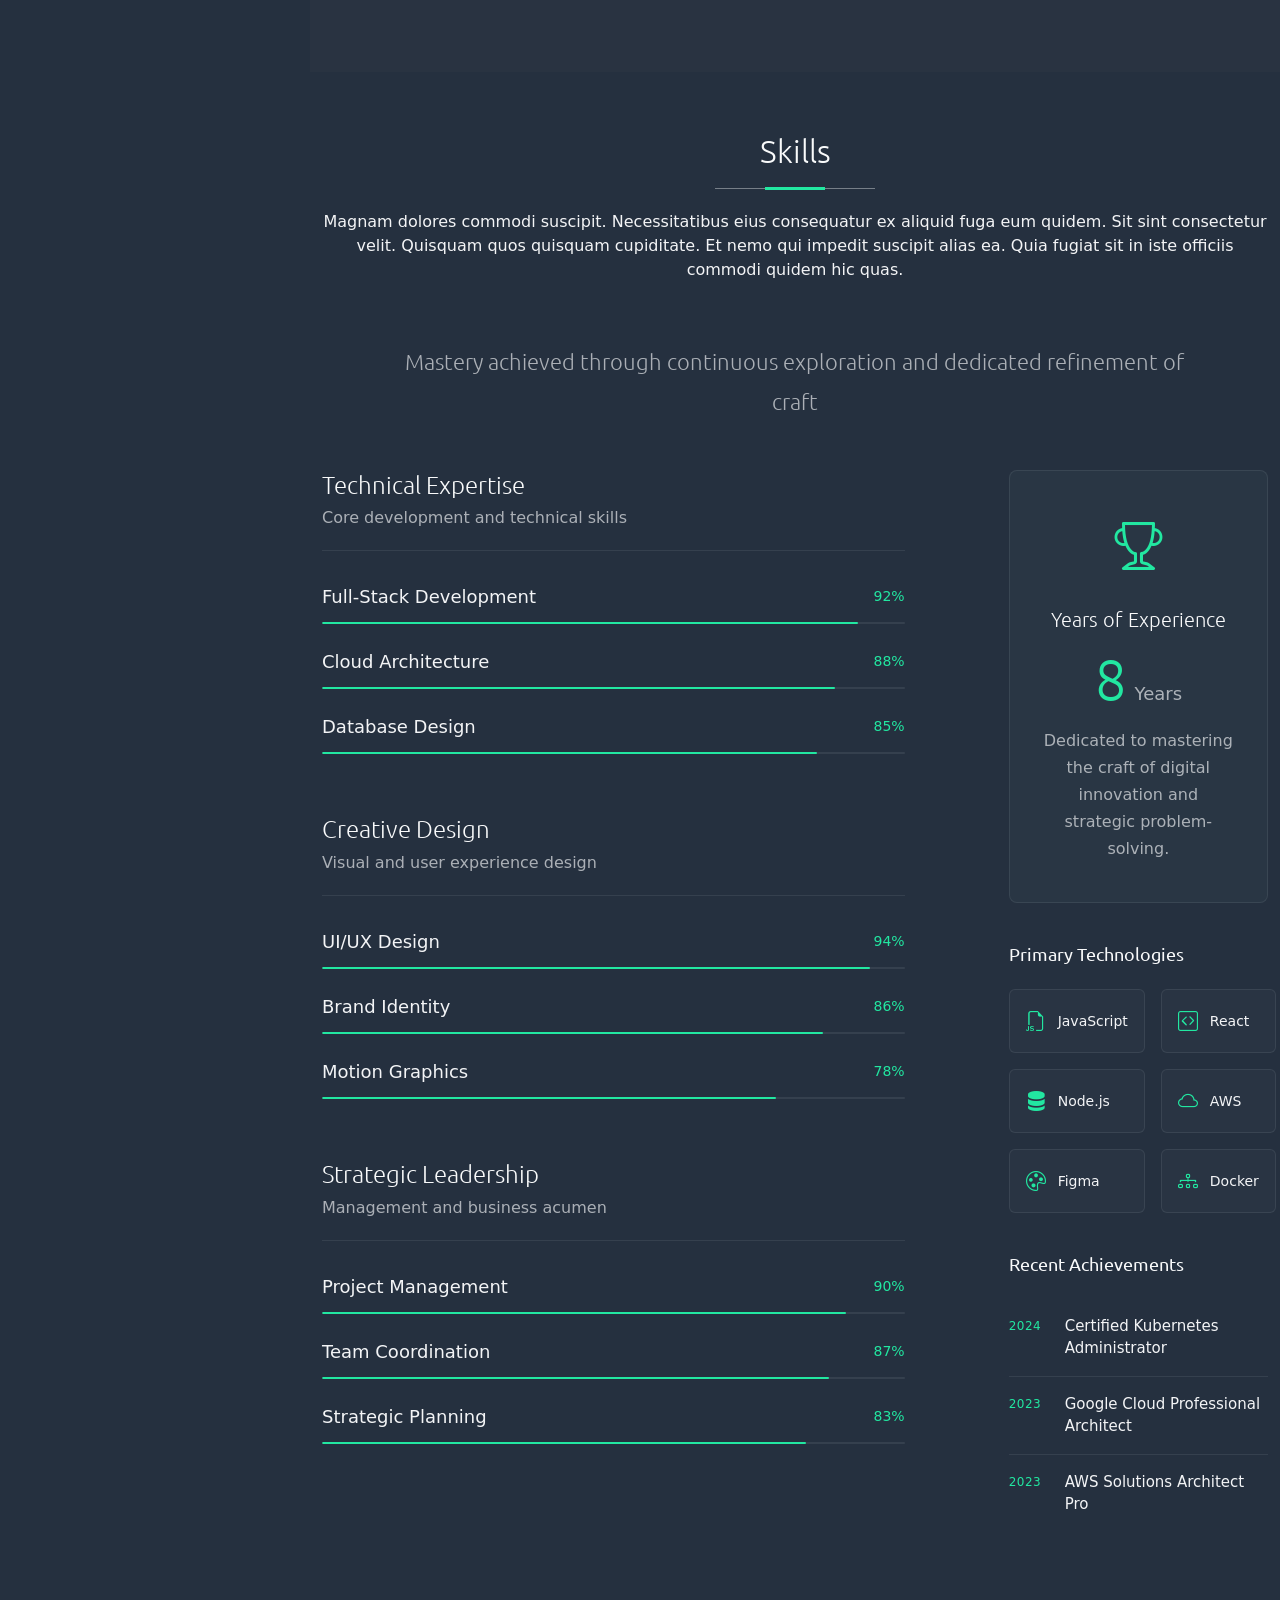
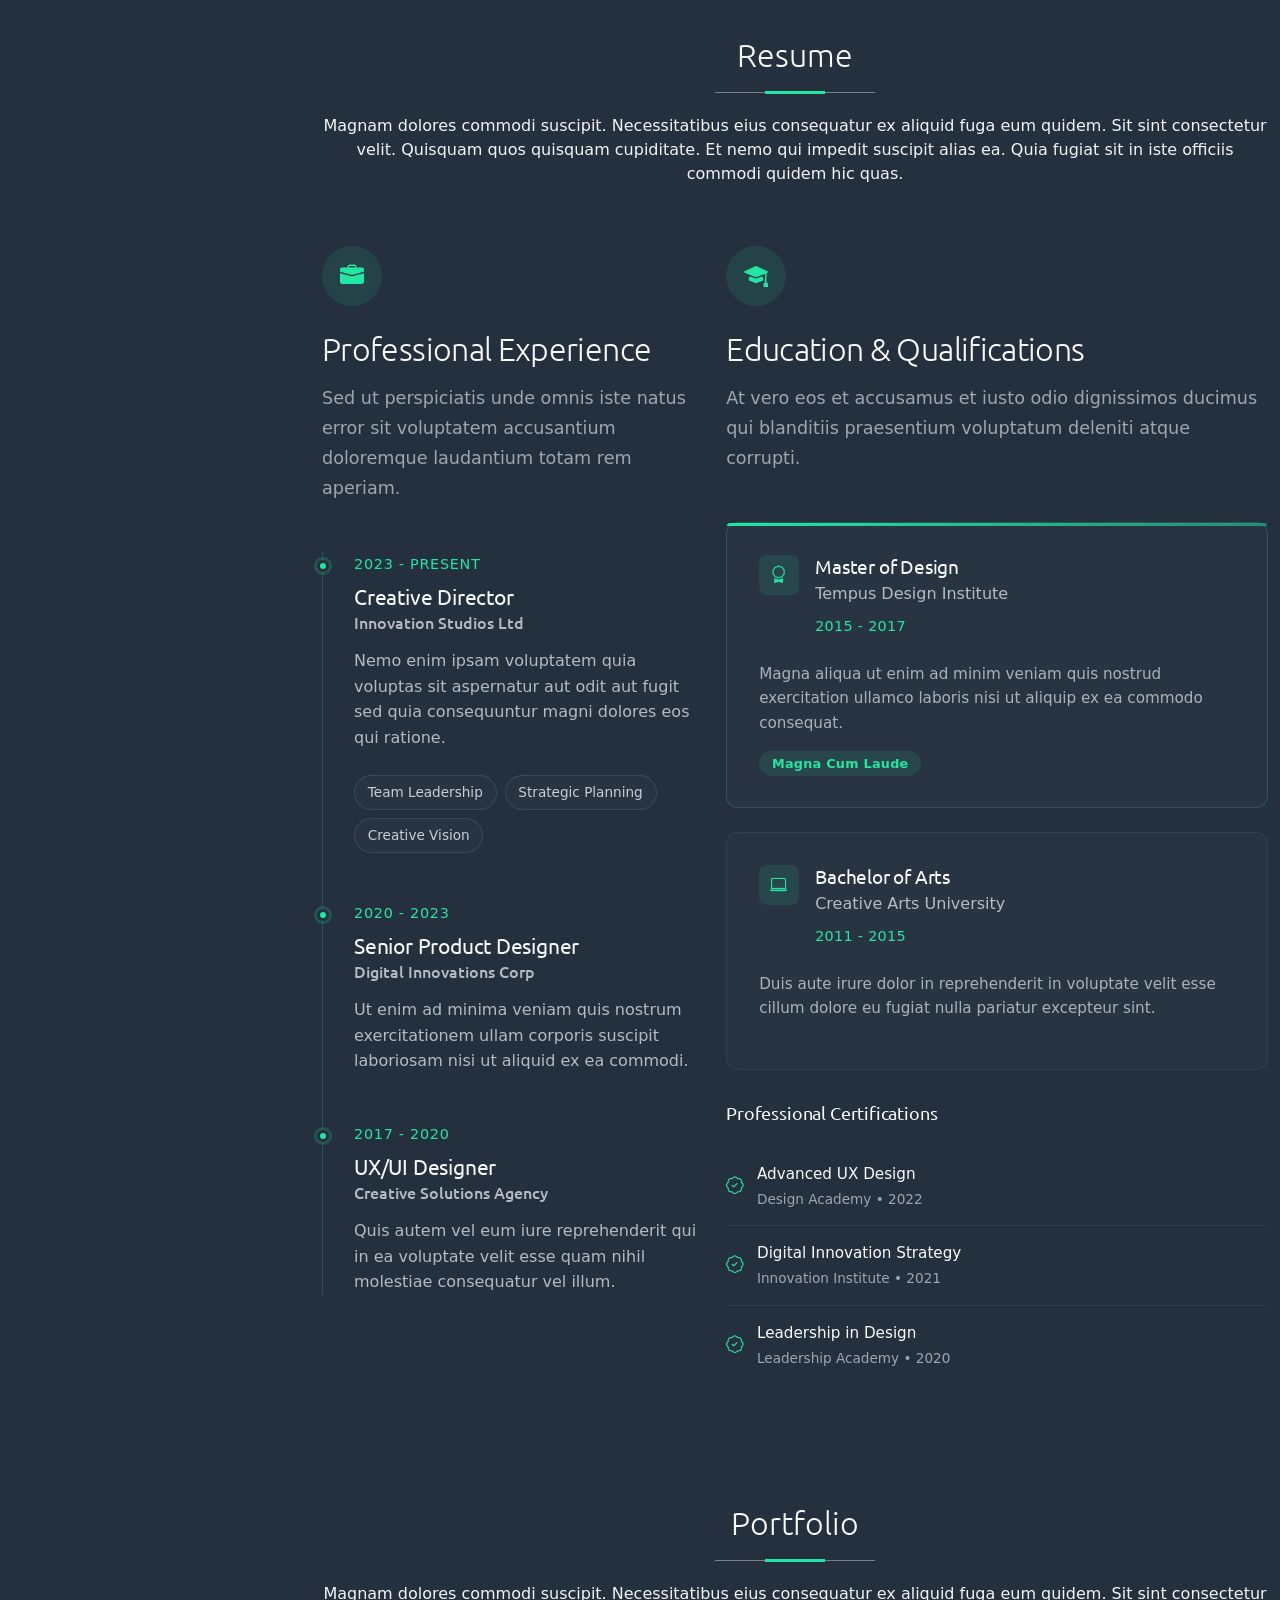
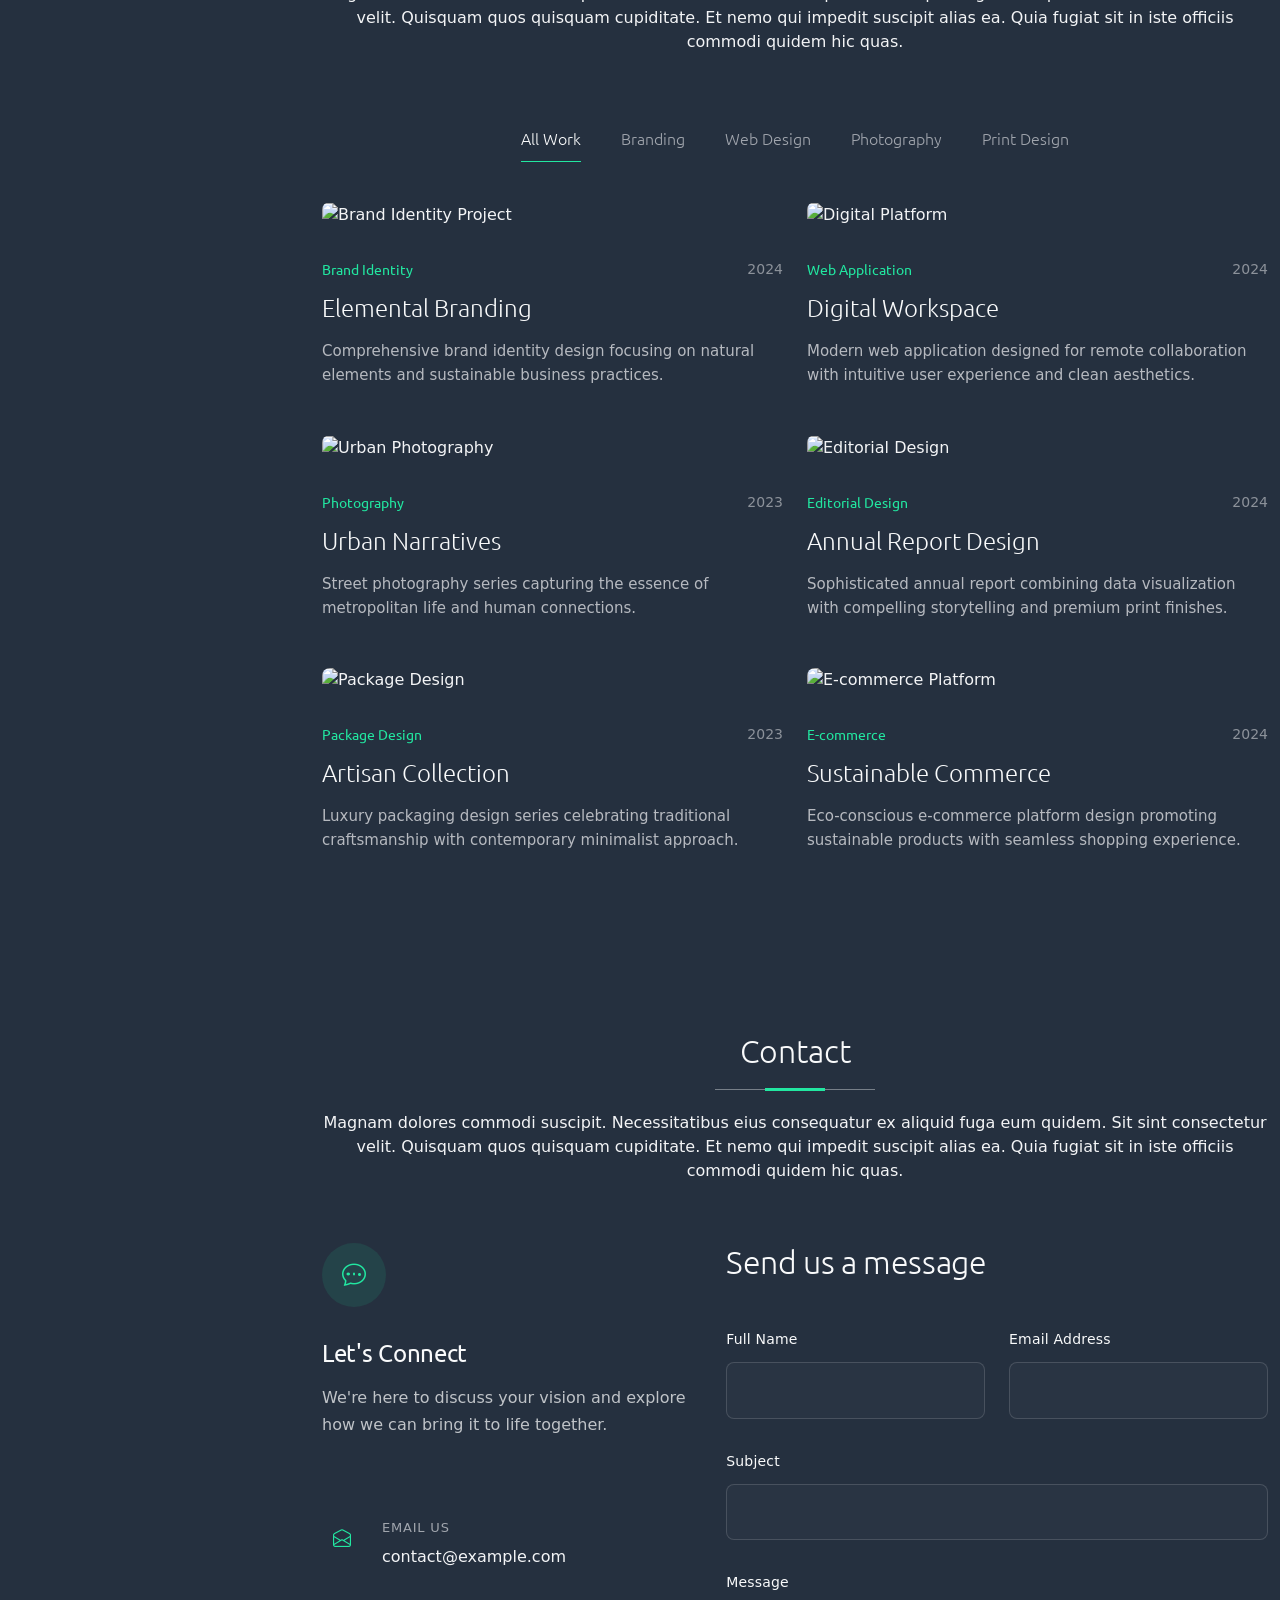
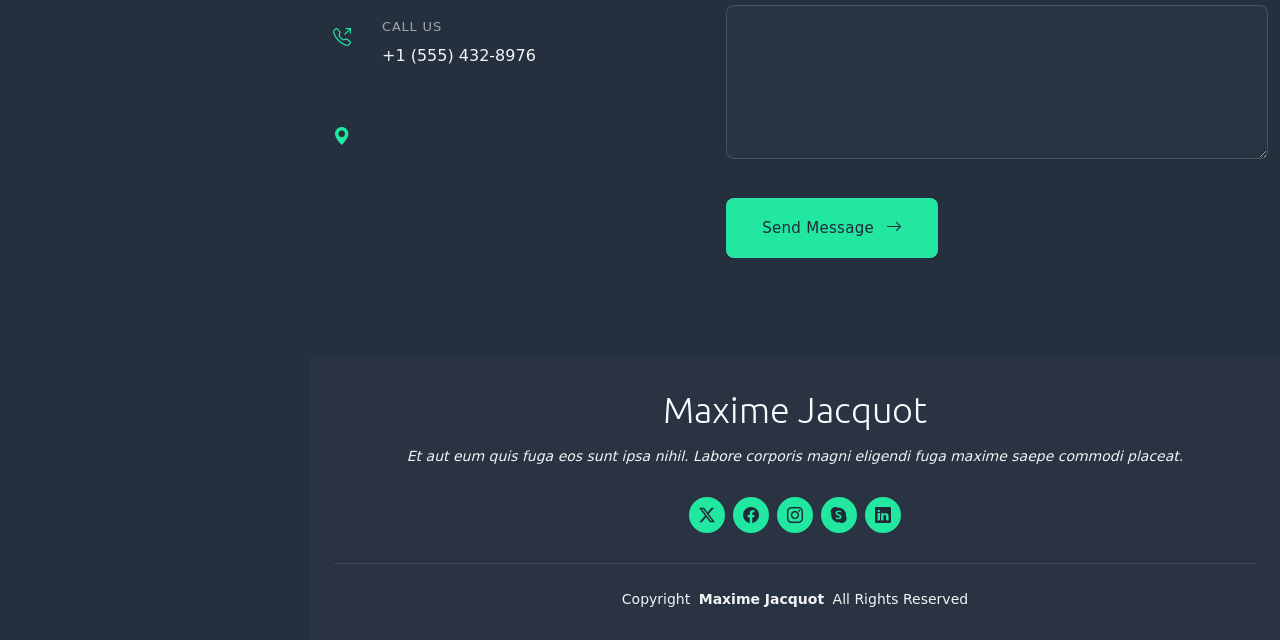
==== commit a08037e0: "section à propos de moi, mettant en avant mon parcours, mes compétences et ma philosophie de design." ====
--- a/index.html
+++ b/index.html
@@ -50,7 +50,6 @@
         <li><a href="#about"><i class="bi bi-person navicon"></i> À propos</a></li>
         <li><a href="#resume"><i class="bi bi-file-earmark-text navicon"></i> Mon CV</a></li>
         <li><a href="#portfolio"><i class="bi bi-images navicon"></i> Portfolio</a></li>
-        <li><a href="#services"><i class="bi bi-hdd-stack navicon"></i> Services</a></li>
         <li><a href="#contact"><i class="bi bi-envelope navicon"></i> Me contacter</a></li>
       </ul>
     </nav>
@@ -85,23 +84,21 @@
               </div>
               <div class="hero-stats" data-aos="fade-up" data-aos-delay="500">
                 <div class="stat-item">
-                  <span class="stat-number">50+</span>
-                  <span class="stat-label">Projects Completed</span>
+                  <span class="stat-number">5</span>
+                  <span class="stat-label">Villes différentes pour<br> effectuer mes missions</span>
                 </div>
                 <div class="stat-item">
                   <span class="stat-number">3+</span>
                   <span class="stat-label">Années d'expériences</span>
                 </div>
-                <div class="stat-item">
-                  <span class="stat-number">25+</span>
-                  <span class="stat-label">Happy Clients</span>
-                </div>
               </div>
             </div>
           </div>
 
           <div class="col-lg-6 order-1 order-lg-2">
-            <h1>Mes hobbies</h1>
+            <div class="center">
+              <h1>Mes hobbies</h1>
+            </div>
             <div class="hobbies-grid" data-aos="fade-up" data-aos-delay="300">
               <div class="hobbies-row">
                 <div class="hobby-card" data-aos="fade-up" data-aos-delay="600">
@@ -139,13 +136,12 @@
         <div class="row justify-content-center">
           <div class="col-lg-10">
             <div class="intro-header text-center" data-aos="fade-up" data-aos-delay="150">
-              <h1>Bienvenue sur le site de Maxime Jacquot</h1>
-              <p class="subtitle">Développeur web PHP/Symfony</p>
+              <h1>Développeur web Full Stack PHP/Symfony</h1>
+              <p class="subtitle">Autonome, curieux et passionné par les nouvelles technologies</p>
             </div>
 
             <div class="main-content-wrapper">
               <div class="row align-items-start">
-
                 <div class="col-lg-4" data-aos="fade-right" data-aos-delay="200">
                   <div class="profile-section">
                     <div class="profile-image-container">
@@ -158,7 +154,7 @@
                       </div>
                       <div class="status">
                         <div class="status-indicator"></div>
-                        <span>Disponible à l'emploi</span>
+                        <span>Disponible à l'emploi / Préavis de 1 mois</span>
                       </div>
                     </div>
                   </div>
@@ -168,9 +164,7 @@
                   <div class="content-area">
 
                     <div class="story-block">
-                      <p class="lead-text">I craft digital experiences that bridge the gap between user needs and business goals. With 7 years of experience in product design, I've helped startups and Fortune 500 companies create meaningful connections with their users.</p>
-
-                      <p>My design philosophy centers around empathy, iteration, and impact. I believe great design isn't just about aesthetics—it's about solving real problems and creating value for both users and businesses.</p>
+                      <p class="lead-text">Développeur web polyvalent, spécialisé en optimisation, automatisation et performance applicative. Passionné par la qualité du code et l’expérience utilisateur, je conçois et améliore des applications web robustes et évolutives, en apportant des solutions efficaces grâce à mon autonomie et ma curiosité.</p>
                     </div>
 
                     <div class="expertise-grid">
@@ -179,8 +173,8 @@
                           <i class="bi bi-lightbulb"></i>
                         </div>
                         <div class="expertise-content">
-                          <h4>Product Strategy</h4>
-                          <p>User research, journey mapping, and strategic design thinking</p>
+                          <h4>Stratégie et Design</h4>
+                          <p>Recherche utilisateur, cartographie du parcours, et étude du design</p>
                         </div>
                       </div>
 
@@ -189,8 +183,8 @@
                           <i class="bi bi-phone"></i>
                         </div>
                         <div class="expertise-content">
-                          <h4>Mobile &amp; Web Design</h4>
-                          <p>Responsive interfaces and seamless user experiences</p>
+                          <h4>Mobile & Web Design</h4>
+                          <p>Interfaces responsives et expériences utilisateur fluides</p>
                         </div>
                       </div>
 
@@ -199,15 +193,10 @@
                           <i class="bi bi-graph-up"></i>
                         </div>
                         <div class="expertise-content">
-                          <h4>Design Systems</h4>
-                          <p>Scalable component libraries and brand consistency</p>
+                          <h4>Design Systèmes</h4>
+                          <p>Composants réutilisables et cohérence de la marque</p>
                         </div>
                       </div>
-                    </div>
-
-                    <div class="philosophy-quote" data-aos="fade-up" data-aos-delay="450">
-                      <div class="quote-mark">"</div>
-                      <p>Good design is not about perfection—it's about understanding, empathy, and continuous learning from the people who use what we create.</p>
                     </div>
                   </div>
                 </div>
@@ -218,14 +207,14 @@
               <div class="row align-items-center">
                 <div class="col-lg-6">
                   <div class="collaboration-text">
-                    <h3>Let's create something amazing together</h3>
-                    <p>Whether you're looking to redesign an existing product or build something completely new, I'd love to explore how we can bring your vision to life.</p>
+                    <h3>Et si on créait un projet ensemble ?</h3>
+                    <p>Que ce soit pour améliorer un produit existant ou créer quelque chose de nouveau, je suis toujours ouvert aux nouvelles opportunités de collaboration.</p>
                   </div>
                 </div>
                 <div class="col-lg-6">
                   <div class="action-buttons">
-                    <a href="#portfolio" class="btn-custom primary">View Case Studies</a>
-                    <a href="#contact" class="btn-custom secondary">Start a Project</a>
+                    <a href="#portfolio" class="btn-custom primary">Liste de mes projets</a>
+                    <a href="#contact" class="btn-custom secondary">Envie de collaborer ?</a>
                   </div>
                 </div>
               </div>
@@ -238,25 +227,22 @@
 
     <!-- Stats Section -->
     <section id="stats" class="stats section light-background">
-
       <div class="container" data-aos="fade-up" data-aos-delay="100">
-
         <div class="row justify-content-center">
           <div class="col-lg-10">
-
             <div class="stats-grid">
               <div class="stat-item" data-aos="fade-up" data-aos-delay="200">
                 <div class="stat-number">
-                  <span data-purecounter-start="0" data-purecounter-end="127" data-purecounter-duration="1" class="purecounter"></span>
-                </div>
-                <p class="stat-label">Voluptas nulla pariatur</p>
+                  <span data-purecounter-start="0" data-purecounter-end="+750" data-purecounter-duration="1" class="purecounter"></span>+
+                </div>
+                <p class="stat-label">Kilomètres parcourus</p>
               </div>
 
               <div class="stat-item" data-aos="fade-up" data-aos-delay="300">
                 <div class="stat-number">
-                  <span data-purecounter-start="0" data-purecounter-end="89" data-purecounter-duration="1" class="purecounter"></span>K
-                </div>
-                <p class="stat-label">Nostrum exercitationem</p>
+                  <span data-purecounter-start="0" data-purecounter-end="35" data-purecounter-duration="1" class="purecounter"></span>K
+                </div>
+                <p class="stat-label">Prestation salariale</p>
               </div>
 
               <div class="stat-item" data-aos="fade-up" data-aos-delay="400">
@@ -819,221 +805,6 @@
         </div>
       </div>
     </section><!-- /Portfolio Section -->
-
-    <!-- Services Section -->
-    <section id="services" class="services section">
-
-      <!-- Section Title -->
-      <div class="container section-title" data-aos="fade-up">
-        <h2>Services</h2>
-        <p>Necessitatibus eius consequatur ex aliquid fuga eum quidem sint consectetur velit</p>
-      </div><!-- End Section Title -->
-
-      <div class="container" data-aos="fade-up" data-aos-delay="100">
-
-        <div class="row g-5">
-
-          <div class="col-lg-6" data-aos="fade-right" data-aos-delay="200">
-            <div class="service-item">
-              <div class="service-icon">
-                <i class="bi bi-palette"></i>
-              </div>
-              <div class="service-content">
-                <h3><a href="service-details.html">Brand Identity Design</a></h3>
-                <p>Crafting distinctive visual identities that capture your brand's essence and connect with your target audience through thoughtful design systems.</p>
-                <a href="service-details.html" class="read-more">
-                  <span>Learn More</span>
-                  <i class="bi bi-arrow-right"></i>
-                </a>
-              </div>
-            </div>
-          </div>
-
-          <div class="col-lg-6" data-aos="fade-left" data-aos-delay="250">
-            <div class="service-item">
-              <div class="service-icon">
-                <i class="bi bi-code-slash"></i>
-              </div>
-              <div class="service-content">
-                <h3><a href="service-details.html">Web Development</a></h3>
-                <p>Building modern, responsive websites and applications with clean code, optimal performance, and seamless user experiences across all devices.</p>
-                <a href="service-details.html" class="read-more">
-                  <span>Learn More</span>
-                  <i class="bi bi-arrow-right"></i>
-                </a>
-              </div>
-            </div>
-          </div>
-
-          <div class="col-lg-6" data-aos="fade-right" data-aos-delay="300">
-            <div class="service-item">
-              <div class="service-icon">
-                <i class="bi bi-phone"></i>
-              </div>
-              <div class="service-content">
-                <h3><a href="service-details.html">UI/UX Design</a></h3>
-                <p>Designing intuitive interfaces and user experiences that balance aesthetics with functionality, ensuring every interaction feels natural and purposeful.</p>
-                <a href="service-details.html" class="read-more">
-                  <span>Learn More</span>
-                  <i class="bi bi-arrow-right"></i>
-                </a>
-              </div>
-            </div>
-          </div>
-
-          <div class="col-lg-6" data-aos="fade-left" data-aos-delay="350">
-            <div class="service-item">
-              <div class="service-icon">
-                <i class="bi bi-megaphone"></i>
-              </div>
-              <div class="service-content">
-                <h3><a href="service-details.html">Digital Strategy</a></h3>
-                <p>Developing comprehensive digital strategies that align with your business goals and maximize your online presence through data-driven insights.</p>
-                <a href="service-details.html" class="read-more">
-                  <span>Learn More</span>
-                  <i class="bi bi-arrow-right"></i>
-                </a>
-              </div>
-            </div>
-          </div>
-        </div>
-      </div>
-    </section><!-- /Services Section -->
-
-    <!-- Testimonials Section -->
-    <section id="testimonials" class="testimonials section light-background">
-
-      <!-- Section Title -->
-      <div class="container section-title" data-aos="fade-up">
-        <h2>Testimonials</h2>
-        <p>Magnam dolores commodi suscipit. Necessitatibus eius consequatur ex aliquid fuga eum quidem. Sit sint consectetur velit. Quisquam quos quisquam cupiditate. Et nemo qui impedit suscipit alias ea. Quia fugiat sit in iste officiis commodi quidem hic quas.</p>
-      </div><!-- End Section Title -->
-
-      <div class="container" data-aos="fade-up" data-aos-delay="100">
-
-        <div class="testimonials-slider swiper init-swiper">
-          <script type="application/json" class="swiper-config">
-            {
-              "loop": true,
-              "speed": 600,
-              "autoplay": {
-                "delay": 5000
-              },
-              "slidesPerView": 1,
-              "spaceBetween": 30,
-              "pagination": {
-                "el": ".swiper-pagination",
-                "type": "bullets",
-                "clickable": true
-              },
-              "navigation": {
-                "nextEl": ".swiper-button-next",
-                "prevEl": ".swiper-button-prev"
-              }
-            }
-          </script>
-          <div class="swiper-wrapper">
-
-            <div class="swiper-slide">
-              <div class="testimonial-slide" data-aos="fade-up" data-aos-delay="200">
-                <div class="testimonial-header">
-                  <div class="stars-rating">
-                    <i class="bi bi-star-fill"></i>
-                    <i class="bi bi-star-fill"></i>
-                    <i class="bi bi-star-fill"></i>
-                    <i class="bi bi-star-fill"></i>
-                    <i class="bi bi-star-fill"></i>
-                  </div>
-                  <div class="quote-icon">
-                    <i class="bi bi-quote"></i>
-                  </div>
-                </div>
-                <div class="testimonial-body">
-                  <p>"Outstanding service quality and innovative solutions have completely transformed our business processes, resulting in enhanced productivity and exceptional customer satisfaction throughout our organization."</p>
-                </div>
-                <div class="testimonial-footer">
-                  <div class="author-info">
-                    <img src="assets/img/person/person-f-12.webp" alt="Author" class="author-avatar">
-                    <div class="author-details">
-                      <h4>Sophia Martinez</h4>
-                      <span class="role">Operations Director</span>
-                      <span class="company">TechVision Corp</span>
-                    </div>
-                  </div>
-                </div>
-              </div>
-            </div>
-
-            <div class="swiper-slide">
-              <div class="testimonial-slide" data-aos="fade-up" data-aos-delay="300">
-                <div class="testimonial-header">
-                  <div class="stars-rating">
-                    <i class="bi bi-star-fill"></i>
-                    <i class="bi bi-star-fill"></i>
-                    <i class="bi bi-star-fill"></i>
-                    <i class="bi bi-star-fill"></i>
-                    <i class="bi bi-star-fill"></i>
-                  </div>
-                  <div class="quote-icon">
-                    <i class="bi bi-quote"></i>
-                  </div>
-                </div>
-                <div class="testimonial-body">
-                  <p>"Professional expertise and dedicated support have significantly improved our project delivery timelines while maintaining exceptional quality standards across all our initiatives."</p>
-                </div>
-                <div class="testimonial-footer">
-                  <div class="author-info">
-                    <img src="assets/img/person/person-m-14.webp" alt="Author" class="author-avatar">
-                    <div class="author-details">
-                      <h4>Michael Anderson</h4>
-                      <span class="role">Project Manager</span>
-                      <span class="company">InnovateTech Ltd</span>
-                    </div>
-                  </div>
-                </div>
-              </div>
-            </div>
-
-            <div class="swiper-slide">
-              <div class="testimonial-slide" data-aos="fade-up" data-aos-delay="400">
-                <div class="testimonial-header">
-                  <div class="stars-rating">
-                    <i class="bi bi-star-fill"></i>
-                    <i class="bi bi-star-fill"></i>
-                    <i class="bi bi-star-fill"></i>
-                    <i class="bi bi-star-fill"></i>
-                    <i class="bi bi-star-fill"></i>
-                  </div>
-                  <div class="quote-icon">
-                    <i class="bi bi-quote"></i>
-                  </div>
-                </div>
-                <div class="testimonial-body">
-                  <p>"Strategic collaboration and innovative thinking have enabled remarkable digital transformation, leading to increased efficiency and measurable business growth results."</p>
-                </div>
-                <div class="testimonial-footer">
-                  <div class="author-info">
-                    <img src="assets/img/person/person-f-11.webp" alt="Author" class="author-avatar">
-                    <div class="author-details">
-                      <h4>Jennifer Wilson</h4>
-                      <span class="role">Digital Strategy Lead</span>
-                      <span class="company">FutureScope Inc</span>
-                    </div>
-                  </div>
-                </div>
-              </div>
-            </div>
-          </div>
-
-          <div class="swiper-navigation-wrapper">
-            <div class="swiper-button-prev"></div>
-            <div class="swiper-pagination"></div>
-            <div class="swiper-button-next"></div>
-          </div>
-
-        </div>
-      </div>
-    </section>
 
     <!-- Contact Section -->
     <section id="contact" class="contact section">
--- a/assets/css/main.css
+++ b/assets/css/main.css
@@ -751,6 +751,14 @@
   font-weight: 400;
 }
 
+.hero .center {
+  display: flex;
+  justify-content: center;
+  text-align: center;
+  width: 100%;
+  margin-bottom: 1rem;
+}
+
 .hero .hobbies-grid {
   display: flex;
   flex-direction: column;
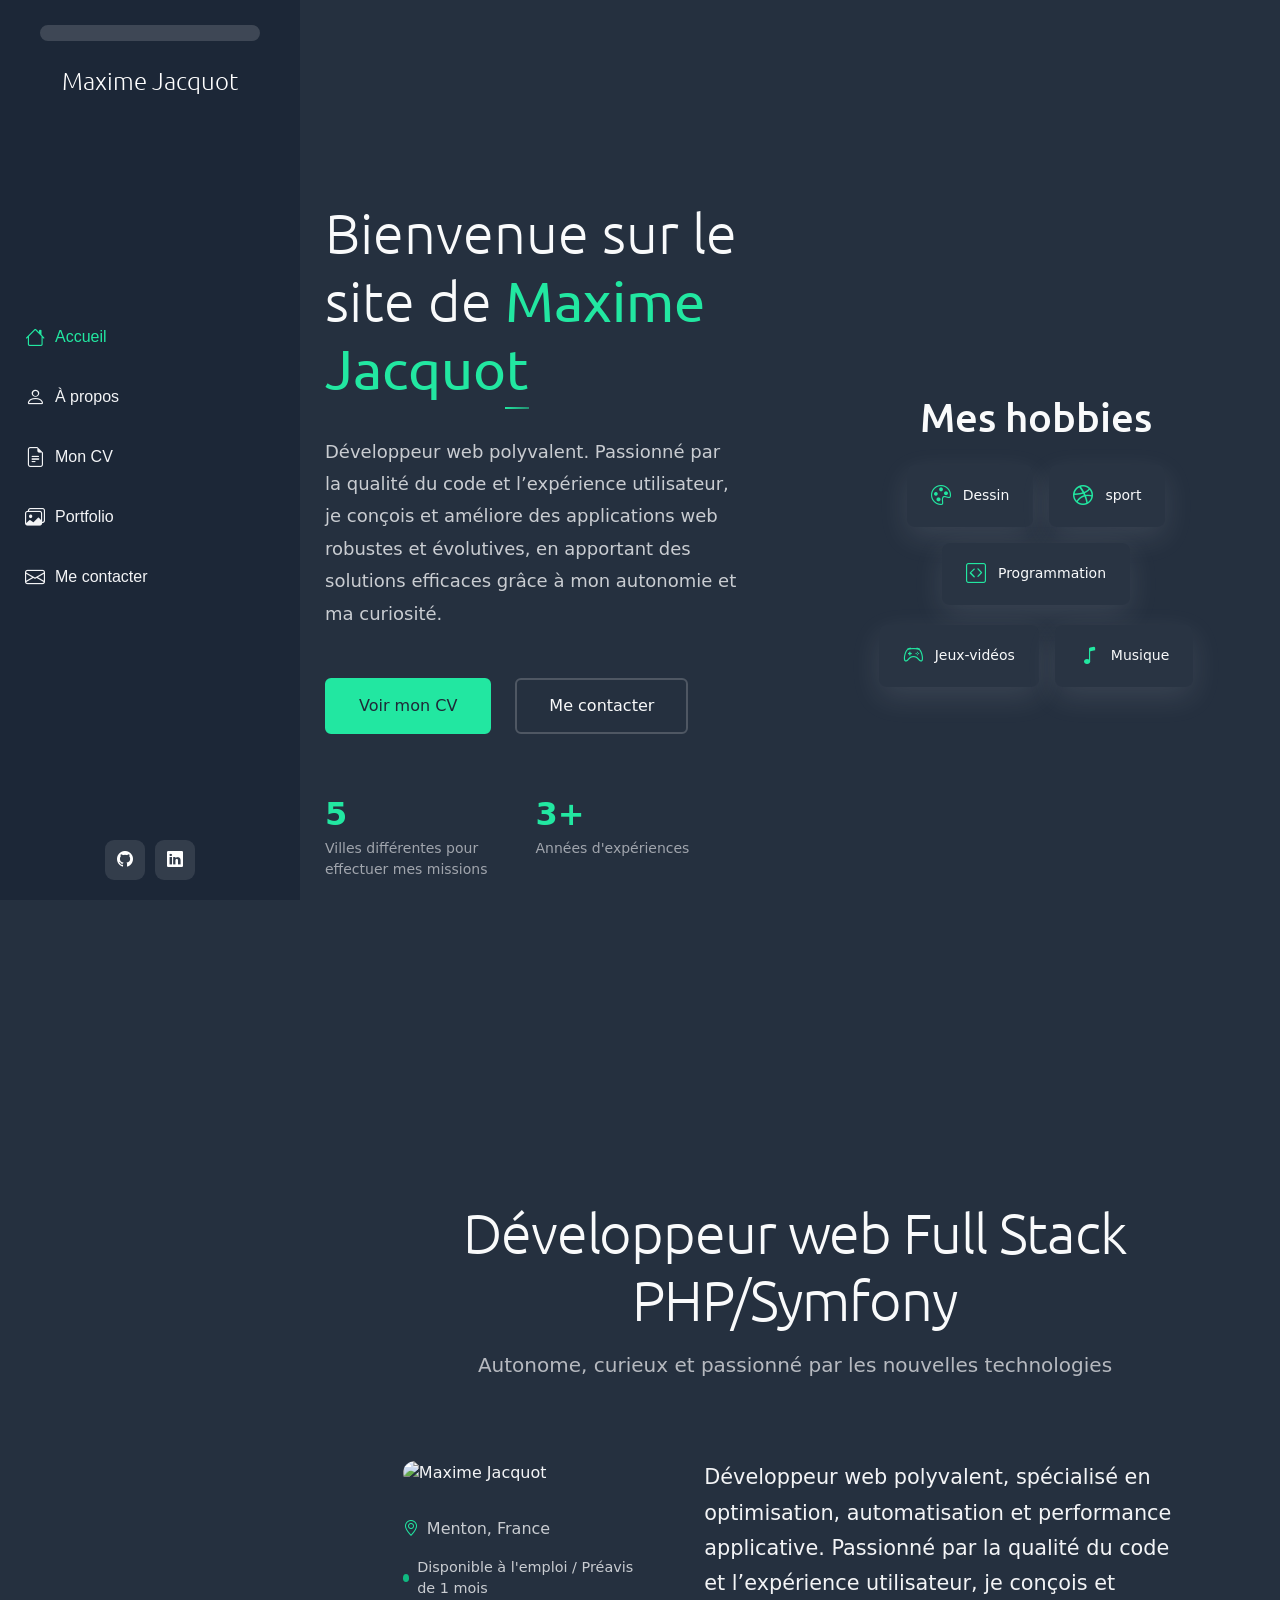
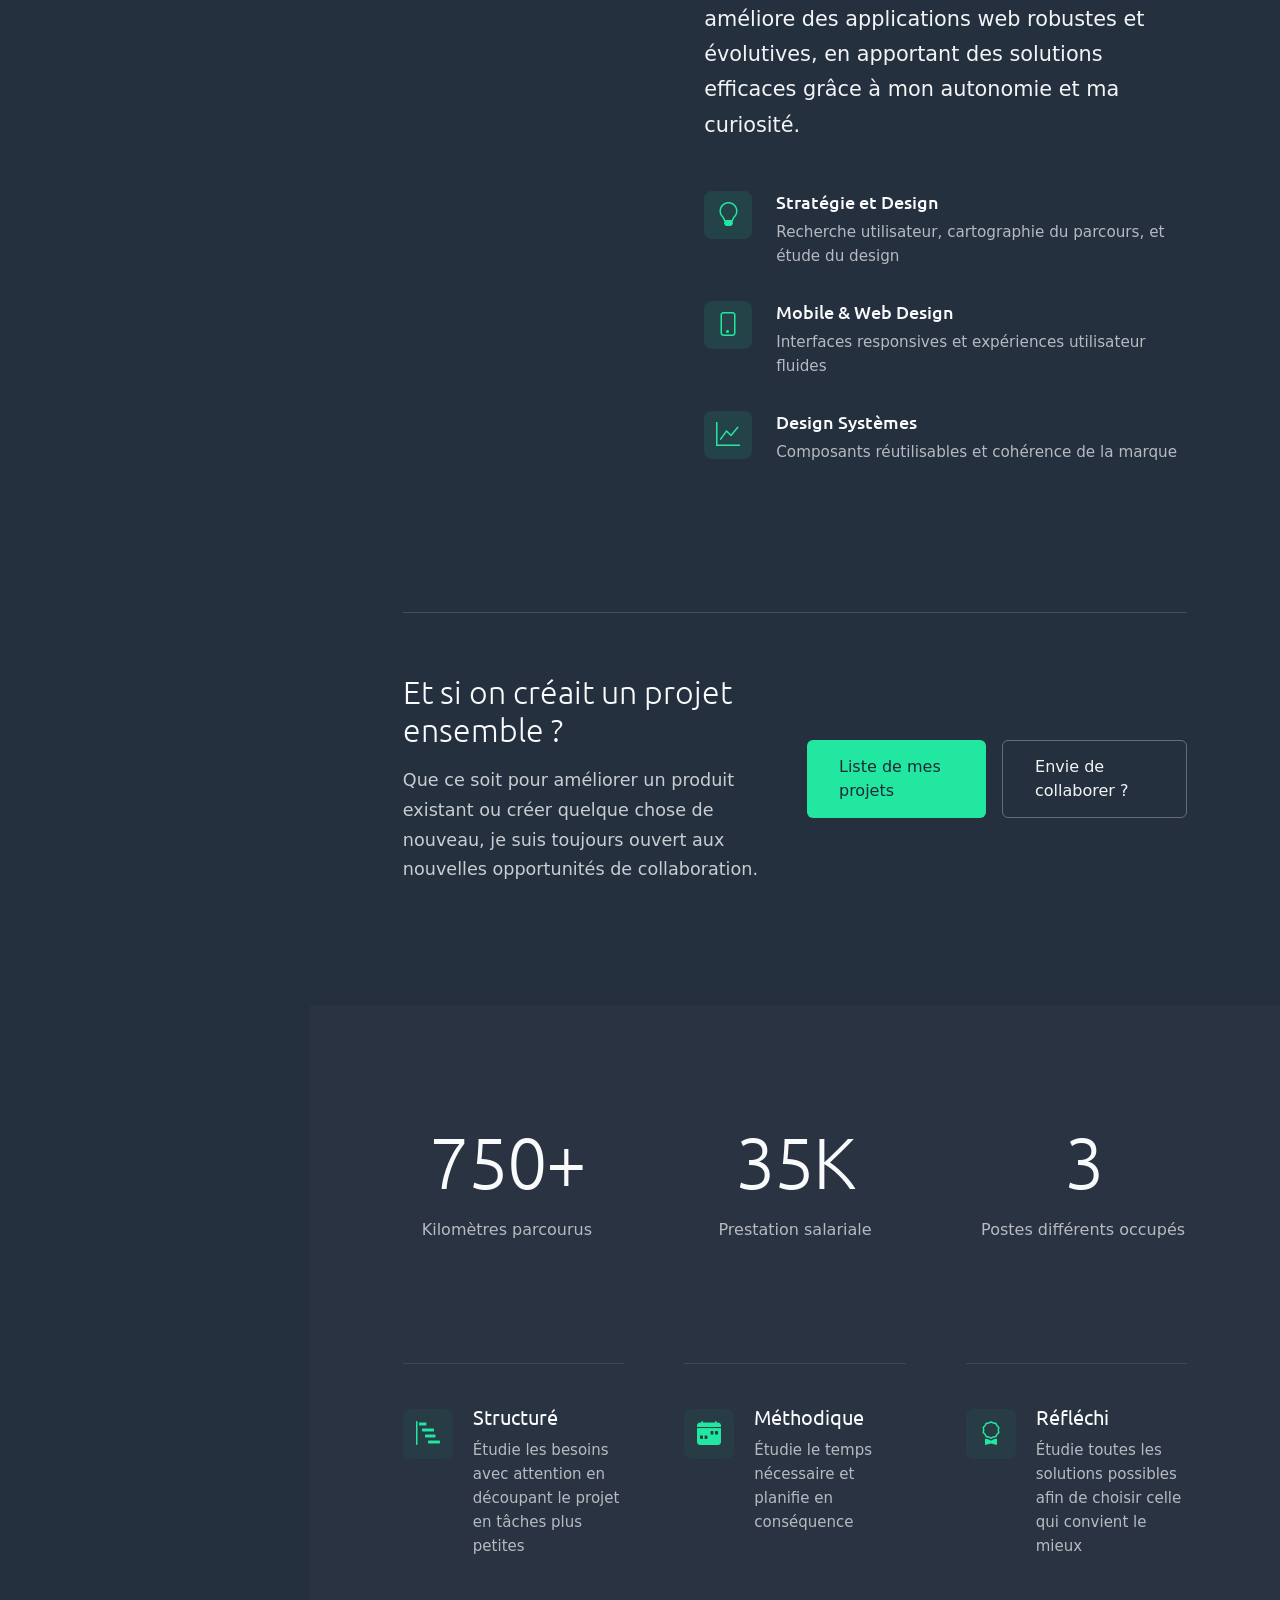
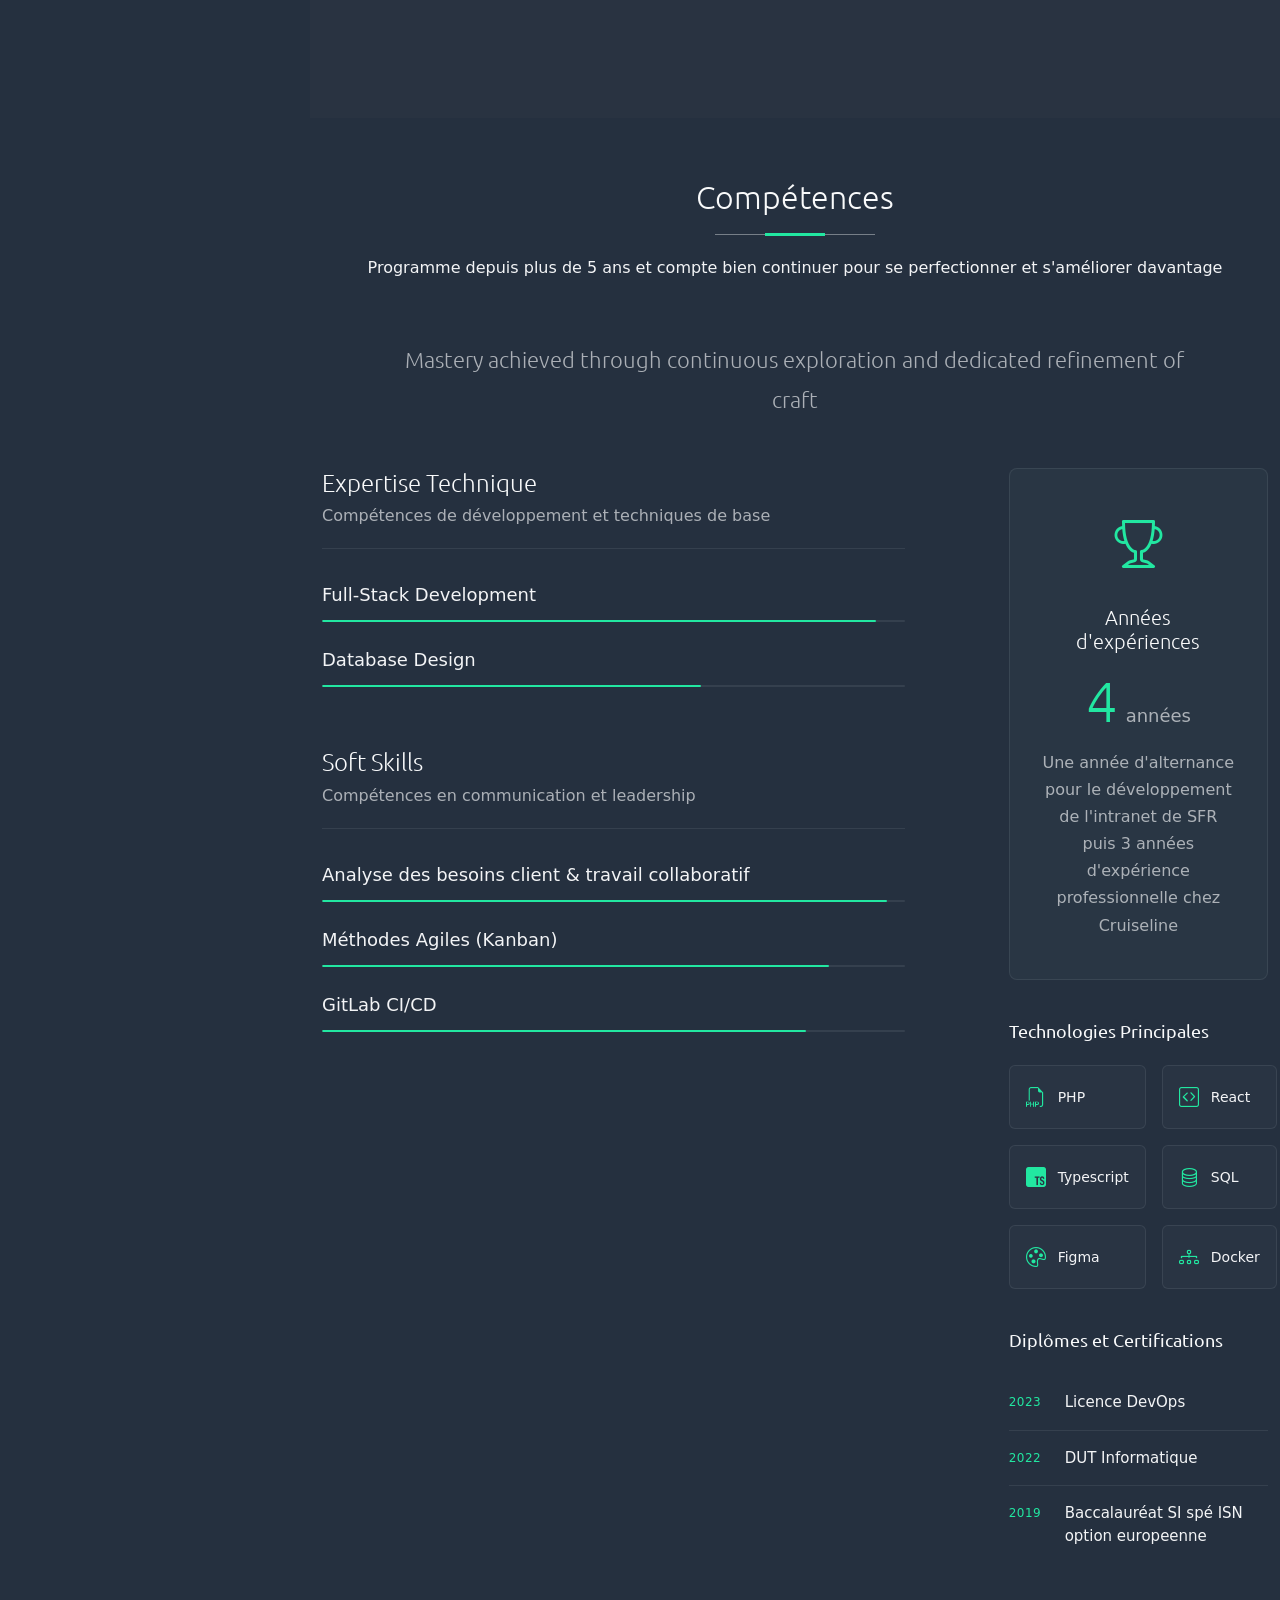
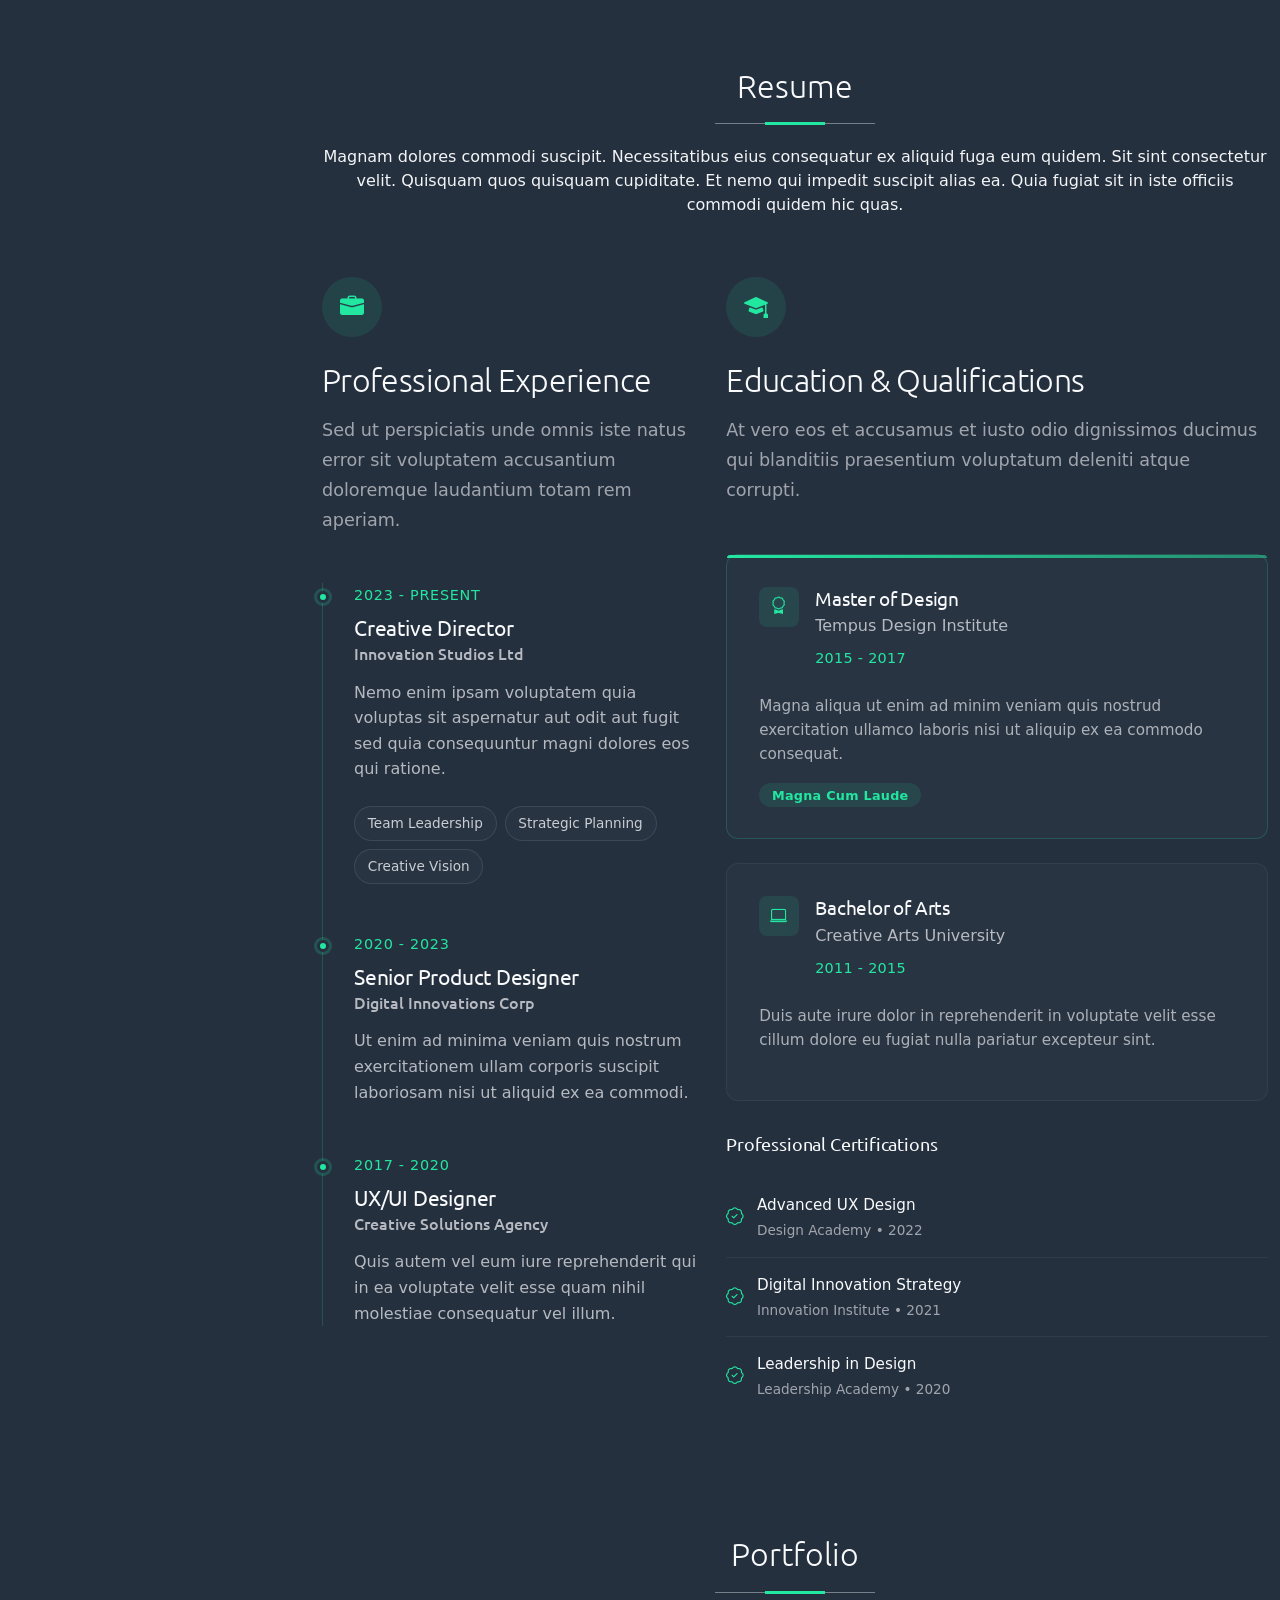
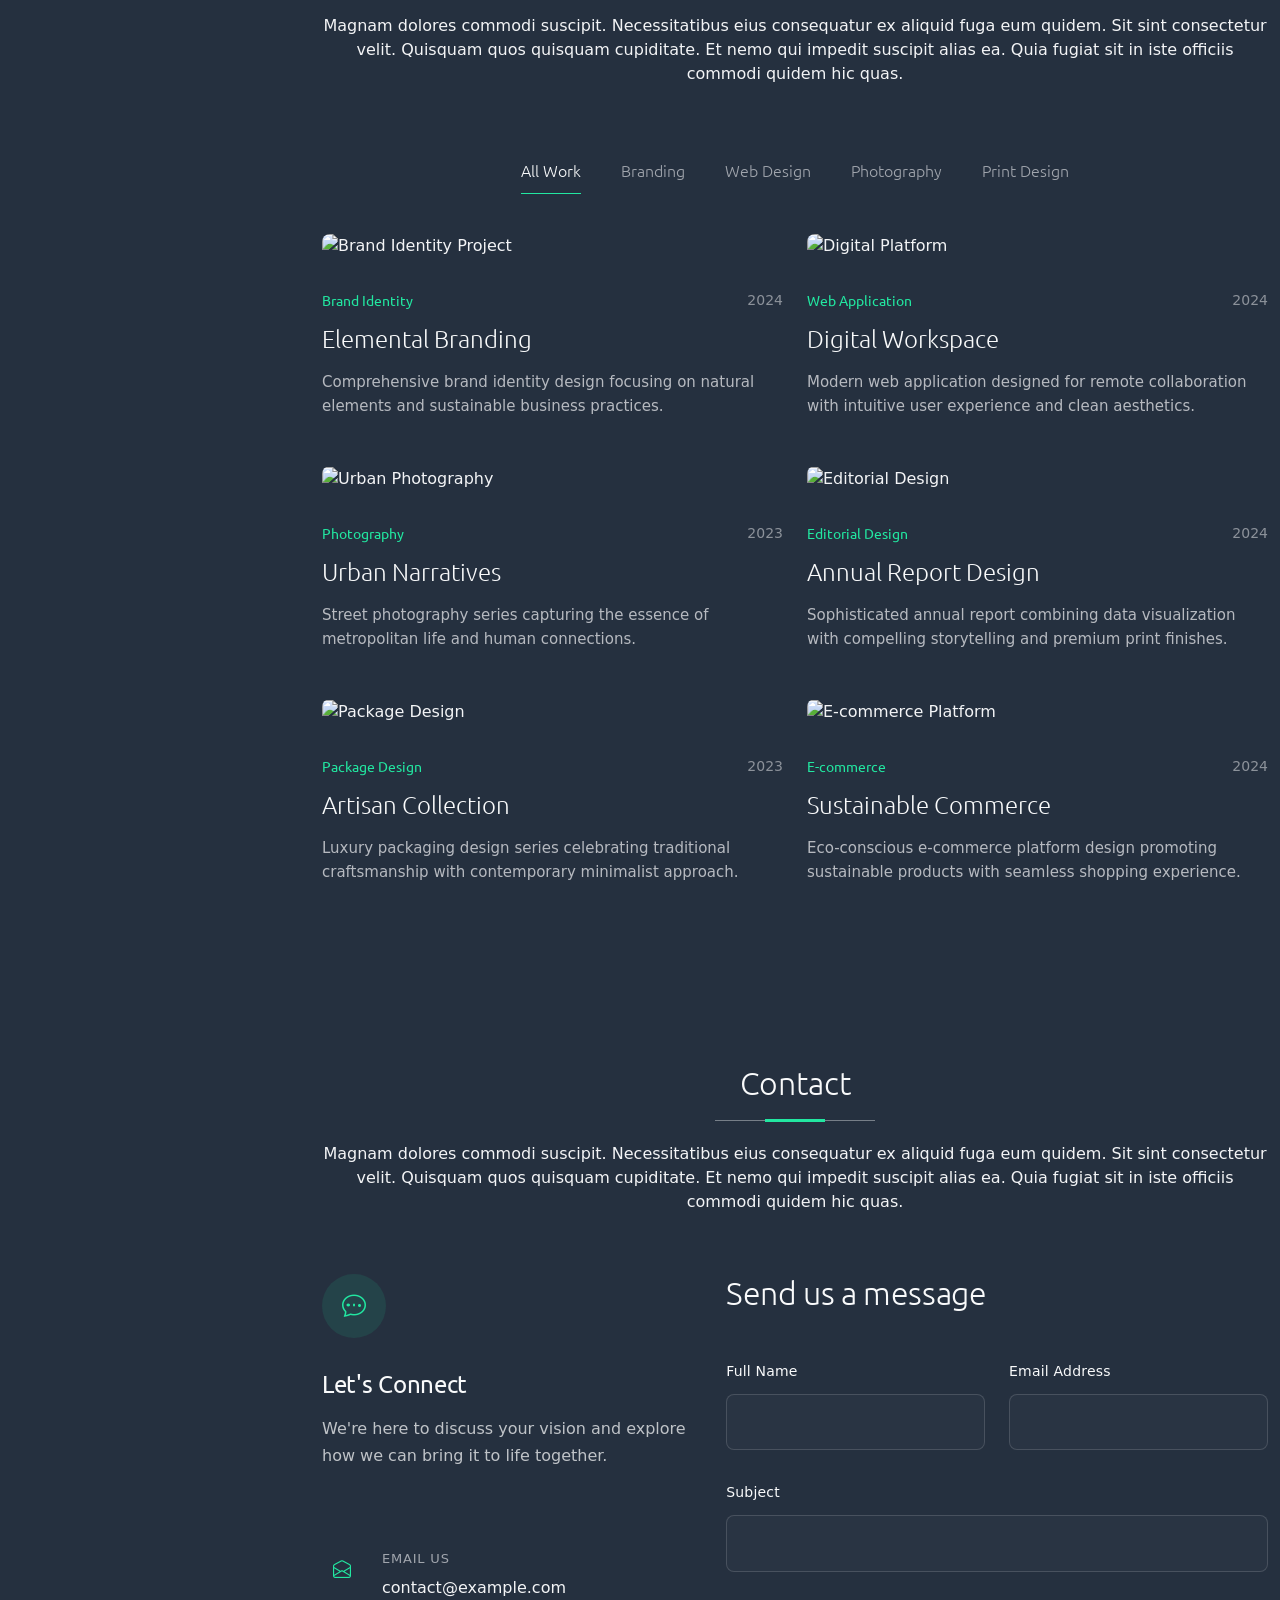
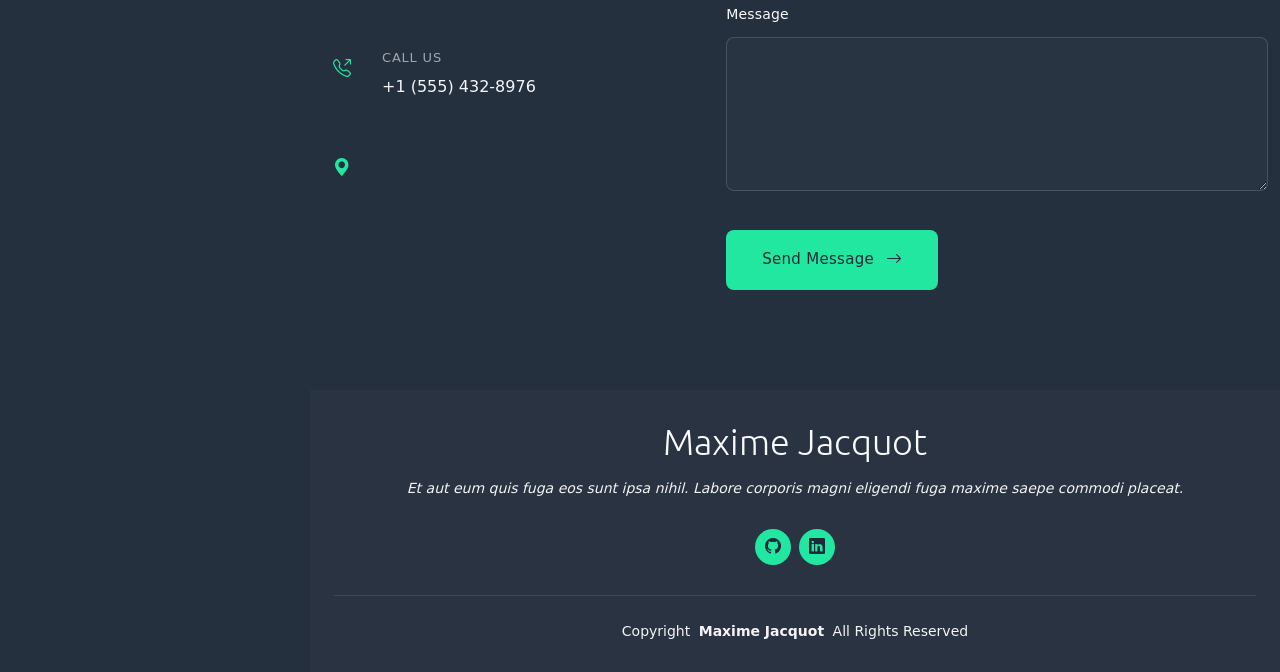
==== commit f25fabc9: "continuation of recent edits" ====
--- a/index.html
+++ b/index.html
@@ -56,7 +56,6 @@
 
     <div class="social-links text-center">
       <a href="#" class="twitter"><i class="bi bi-github"></i></a>
-      <a href="#" class="instagram"><i class="bi bi-instagram"></i></a>
       <a href="#" class="linkedin"><i class="bi bi-linkedin"></i></a>
     </div>
   </header>
@@ -79,7 +78,7 @@
                 Développeur web polyvalent. Passionné par la qualité du code et l’expérience utilisateur, je conçois et améliore des applications web robustes et évolutives, en apportant des solutions efficaces grâce à mon autonomie et ma curiosité.
               </p>
               <div class="hero-actions" data-aos="fade-up" data-aos-delay="400">
-                <a href="#portfolio" class="btn-primary">Voir mon CV</a>
+                <a href="#resume" class="btn-primary">Voir mon CV</a>
                 <a href="#contact" class="btn-secondary">Me contacter</a>
               </div>
               <div class="hero-stats" data-aos="fade-up" data-aos-delay="500">
@@ -247,58 +246,55 @@
 
               <div class="stat-item" data-aos="fade-up" data-aos-delay="400">
                 <div class="stat-number">
-                  <span data-purecounter-start="0" data-purecounter-end="234" data-purecounter-duration="1" class="purecounter"></span>+
-                </div>
-                <p class="stat-label">Temporibus autem</p>
+                  <span data-purecounter-start="0" data-purecounter-end="3" data-purecounter-duration="1" class="purecounter"></span>
+                </div>
+                <p class="stat-label">Postes différents occupés</p>
               </div>
             </div>
 
             <div class="achievements-row" data-aos="fade-up" data-aos-delay="500">
               <div class="achievement">
                 <div class="achievement-icon">
-                  <i class="bi bi-trophy"></i>
+                  <i class="bi bi-bar-chart-steps"></i>
                 </div>
                 <div class="achievement-content">
-                  <h4>Excellence Award</h4>
-                  <p>Ut enim ad minima veniam quis</p>
+                  <h4>Structuré</h4>
+                  <p>Étudie les besoins avec attention en découpant le projet en tâches plus petites</p>
                 </div>
               </div>
 
               <div class="achievement">
                 <div class="achievement-icon">
-                  <i class="bi bi-star"></i>
+                  <i class="bi bi-calendar-week-fill"></i>
                 </div>
                 <div class="achievement-content">
-                  <h4>Recognition</h4>
-                  <p>Sed do eiusmod tempor incididunt</p>
+                  <h4>Méthodique</h4>
+                  <p>Étudie le temps nécessaire et planifie en conséquence</p>
                 </div>
               </div>
 
               <div class="achievement">
                 <div class="achievement-icon">
-                  <i class="bi bi-gem"></i>
+                  <i class="bi bi-award"></i>
                 </div>
                 <div class="achievement-content">
-                  <h4>Innovation</h4>
-                  <p>Lorem ipsum dolor sit amet consectetur</p>
+                  <h4>Réfléchi</h4>
+                  <p>Étudie toutes les solutions possibles afin de choisir celle qui convient le mieux</p>
                 </div>
               </div>
             </div>
 
           </div>
         </div>
-
-      </div>
-
+      </div>
     </section><!-- /Stats Section -->
 
     <!-- Skills Section -->
     <section id="skills" class="skills section">
-
       <!-- Section Title -->
       <div class="container section-title" data-aos="fade-up">
-        <h2>Skills</h2>
-        <p>Magnam dolores commodi suscipit. Necessitatibus eius consequatur ex aliquid fuga eum quidem. Sit sint consectetur velit. Quisquam quos quisquam cupiditate. Et nemo qui impedit suscipit alias ea. Quia fugiat sit in iste officiis commodi quidem hic quas.</p>
+        <h2>Compétences</h2>
+        <p>Programme depuis plus de 5 ans et compte bien continuer pour se perfectionner et s'améliorer davantage</p>
       </div><!-- End Section Title -->
 
       <div class="container" data-aos="fade-up" data-aos-delay="100">
@@ -317,104 +313,54 @@
 
               <div class="skill-category skills-animation" data-aos="fade-up" data-aos-delay="200">
                 <div class="category-header">
-                  <h3 class="category-title">Technical Expertise</h3>
-                  <p class="category-subtitle">Core development and technical skills</p>
+                  <h3 class="category-title">Expertise Technique</h3>
+                  <p class="category-subtitle">Compétences de développement et techniques de base</p>
                 </div>
                 <div class="skills-list">
                   <div class="skill-row">
                     <div class="skill-info">
                       <span class="skill-name">Full-Stack Development</span>
-                      <span class="skill-percentage">92%</span>
                     </div>
                     <div class="progress">
-                      <div class="progress-bar" role="progressbar" aria-valuenow="92" aria-valuemin="0" aria-valuemax="100"></div>
-                    </div>
-                  </div>
-                  <div class="skill-row">
-                    <div class="skill-info">
-                      <span class="skill-name">Cloud Architecture</span>
-                      <span class="skill-percentage">88%</span>
-                    </div>
-                    <div class="progress">
-                      <div class="progress-bar" role="progressbar" aria-valuenow="88" aria-valuemin="0" aria-valuemax="100"></div>
+                      <div class="progress-bar" role="progressbar" aria-valuenow="95" aria-valuemin="0" aria-valuemax="100"></div>
                     </div>
                   </div>
                   <div class="skill-row">
                     <div class="skill-info">
                       <span class="skill-name">Database Design</span>
-                      <span class="skill-percentage">85%</span>
                     </div>
                     <div class="progress">
-                      <div class="progress-bar" role="progressbar" aria-valuenow="85" aria-valuemin="0" aria-valuemax="100"></div>
-                    </div>
-                  </div>
-                </div>
-              </div>
-
-              <div class="skill-category skills-animation" data-aos="fade-up" data-aos-delay="250">
+                      <div class="progress-bar" role="progressbar" aria-valuenow="65" aria-valuemin="0" aria-valuemax="100"></div>
+                    </div>
+                  </div>
+                </div>
+              </div>
+
+              <div class="skill-category skills-animation" data-aos="fade-up" data-aos-delay="300">
                 <div class="category-header">
-                  <h3 class="category-title">Creative Design</h3>
-                  <p class="category-subtitle">Visual and user experience design</p>
+                  <h3 class="category-title">Soft Skills</h3>
+                  <p class="category-subtitle">Compétences en communication et leadership</p>
                 </div>
                 <div class="skills-list">
                   <div class="skill-row">
                     <div class="skill-info">
-                      <span class="skill-name">UI/UX Design</span>
-                      <span class="skill-percentage">94%</span>
+                      <span class="skill-name">Analyse des besoins client & travail collaboratif</span>
                     </div>
                     <div class="progress">
-                      <div class="progress-bar" role="progressbar" aria-valuenow="94" aria-valuemin="0" aria-valuemax="100"></div>
+                      <div class="progress-bar" role="progressbar" aria-valuenow="97" aria-valuemin="0" aria-valuemax="100"></div>
                     </div>
                   </div>
                   <div class="skill-row">
                     <div class="skill-info">
-                      <span class="skill-name">Brand Identity</span>
-                      <span class="skill-percentage">86%</span>
+                      <span class="skill-name">Méthodes Agiles (Kanban)</span>
                     </div>
                     <div class="progress">
-                      <div class="progress-bar" role="progressbar" aria-valuenow="86" aria-valuemin="0" aria-valuemax="100"></div>
+                      <div class="progress-bar" role="progressbar" aria-valuenow="87" aria-valuemin="0" aria-valuemax="100"></div>
                     </div>
                   </div>
                   <div class="skill-row">
                     <div class="skill-info">
-                      <span class="skill-name">Motion Graphics</span>
-                      <span class="skill-percentage">78%</span>
-                    </div>
-                    <div class="progress">
-                      <div class="progress-bar" role="progressbar" aria-valuenow="78" aria-valuemin="0" aria-valuemax="100"></div>
-                    </div>
-                  </div>
-                </div>
-              </div>
-
-              <div class="skill-category skills-animation" data-aos="fade-up" data-aos-delay="300">
-                <div class="category-header">
-                  <h3 class="category-title">Strategic Leadership</h3>
-                  <p class="category-subtitle">Management and business acumen</p>
-                </div>
-                <div class="skills-list">
-                  <div class="skill-row">
-                    <div class="skill-info">
-                      <span class="skill-name">Project Management</span>
-                      <span class="skill-percentage">90%</span>
-                    </div>
-                    <div class="progress">
-                      <div class="progress-bar" role="progressbar" aria-valuenow="90" aria-valuemin="0" aria-valuemax="100"></div>
-                    </div>
-                  </div>
-                  <div class="skill-row">
-                    <div class="skill-info">
-                      <span class="skill-name">Team Coordination</span>
-                      <span class="skill-percentage">87%</span>
-                    </div>
-                    <div class="progress">
-                      <div class="progress-bar" role="progressbar" aria-valuenow="87" aria-valuemin="0" aria-valuemax="100"></div>
-                    </div>
-                  </div>
-                  <div class="skill-row">
-                    <div class="skill-info">
-                      <span class="skill-name">Strategic Planning</span>
-                      <span class="skill-percentage">83%</span>
+                      <span class="skill-name">GitLab CI/CD</span>
                     </div>
                     <div class="progress">
                       <div class="progress-bar" role="progressbar" aria-valuenow="83" aria-valuemin="0" aria-valuemax="100"></div>
@@ -433,32 +379,32 @@
                 <div class="highlight-icon">
                   <i class="bi bi-trophy"></i>
                 </div>
-                <h4 class="highlight-title">Years of Experience</h4>
+                <h4 class="highlight-title">Années d'expériences</h4>
                 <div class="experience-number">
-                  <span data-purecounter-start="0" data-purecounter-end="8" data-purecounter-duration="1" class="purecounter"></span>
-                  <span class="experience-label">Years</span>
-                </div>
-                <p class="highlight-description">Dedicated to mastering the craft of digital innovation and strategic problem-solving.</p>
+                  <span data-purecounter-start="0" data-purecounter-end="4" data-purecounter-duration="1" class="purecounter"></span>
+                  <span class="experience-label">années</span>
+                </div>
+                <p class="highlight-description">Une année d'alternance pour le développement de l'intranet de SFR puis 3 années d'expérience professionnelle chez Cruiseline</p>
               </div>
 
               <div class="technologies-section" data-aos="fade-up" data-aos-delay="400">
-                <h5 class="tech-title">Primary Technologies</h5>
+                <h5 class="tech-title">Technologies Principales</h5>
                 <div class="tech-stack">
                   <div class="tech-item">
-                    <i class="bi bi-filetype-js"></i>
-                    <span>JavaScript</span>
+                    <i class="bi bi-filetype-php"></i>
+                    <span>PHP</span>
                   </div>
                   <div class="tech-item">
                     <i class="bi bi-code-square"></i>
                     <span>React</span>
                   </div>
                   <div class="tech-item">
-                    <i class="bi bi-server"></i>
-                    <span>Node.js</span>
+                    <i class="bi bi-typescript"></i>
+                    <span>Typescript</span>
                   </div>
                   <div class="tech-item">
-                    <i class="bi bi-cloud"></i>
-                    <span>AWS</span>
+                    <i class="bi bi-database"></i>
+                    <span>SQL</span>
                   </div>
                   <div class="tech-item">
                     <i class="bi bi-palette"></i>
@@ -472,29 +418,26 @@
               </div>
 
               <div class="achievements-section" data-aos="fade-up" data-aos-delay="450">
-                <h5 class="achievements-title">Recent Achievements</h5>
+                <h5 class="achievements-title">Diplômes et Certifications</h5>
                 <div class="achievement-list">
                   <div class="achievement-item">
-                    <div class="achievement-date">2024</div>
-                    <div class="achievement-text">Certified Kubernetes Administrator</div>
+                    <div class="achievement-date">2023</div>
+                    <div class="achievement-text">Licence DevOps</div>
                   </div>
                   <div class="achievement-item">
-                    <div class="achievement-date">2023</div>
-                    <div class="achievement-text">Google Cloud Professional Architect</div>
+                    <div class="achievement-date">2022</div>
+                    <div class="achievement-text">DUT Informatique</div>
                   </div>
                   <div class="achievement-item">
-                    <div class="achievement-date">2023</div>
-                    <div class="achievement-text">AWS Solutions Architect Pro</div>
-                  </div>
-                </div>
-              </div>
-
+                    <div class="achievement-date">2019</div>
+                    <div class="achievement-text">Baccalauréat SI spé ISN option europeenne</div>
+                  </div>
+                </div>
+              </div>
             </div>
           </div>
         </div>
-
-      </div>
-
+      </div>
     </section><!-- /Skills Section -->
 
     <!-- Resume Section -->
@@ -913,10 +856,7 @@
       <h3 class="sitename">Maxime Jacquot</h3>
       <p>Et aut eum quis fuga eos sunt ipsa nihil. Labore corporis magni eligendi fuga maxime saepe commodi placeat.</p>
       <div class="social-links d-flex justify-content-center">
-        <a href=""><i class="bi bi-twitter-x"></i></a>
-        <a href=""><i class="bi bi-facebook"></i></a>
-        <a href=""><i class="bi bi-instagram"></i></a>
-        <a href=""><i class="bi bi-skype"></i></a>
+        <a href=""><i class="bi bi-github"></i></a>
         <a href=""><i class="bi bi-linkedin"></i></a>
       </div>
       <div class="container">
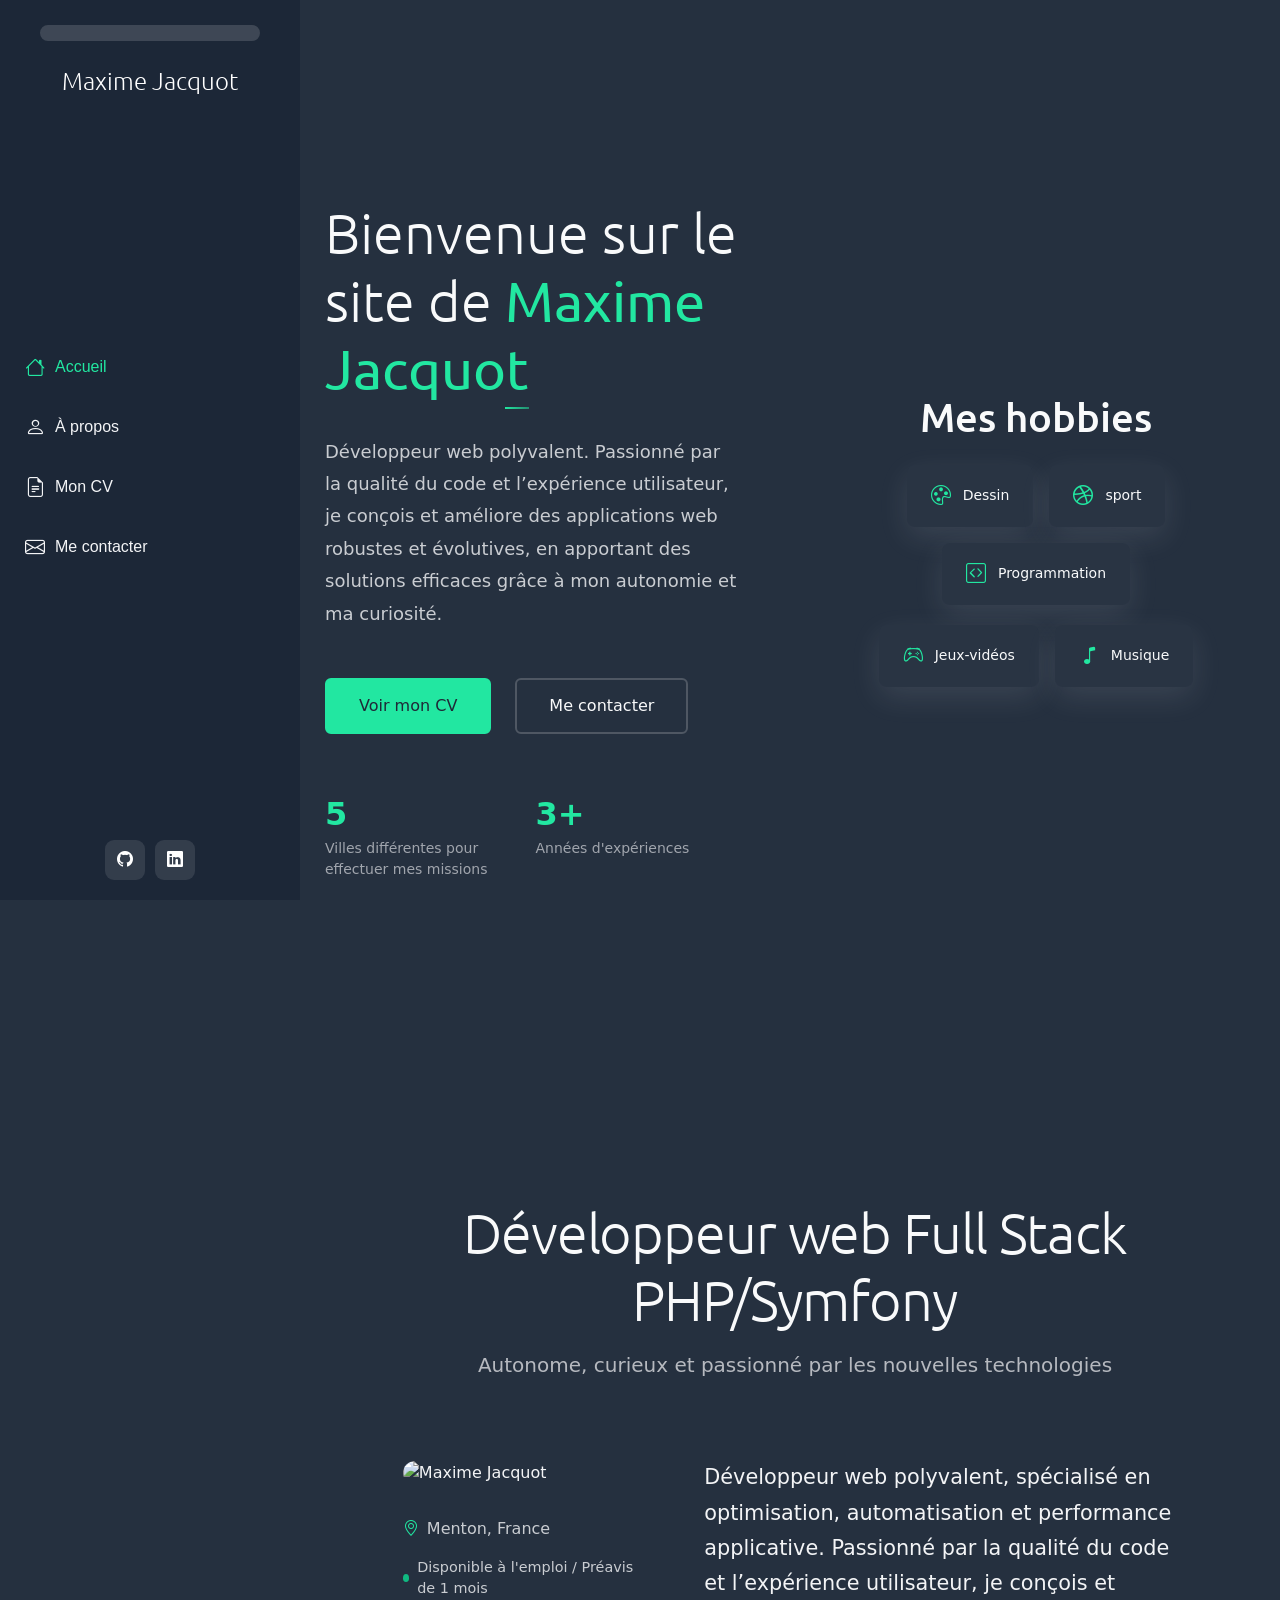
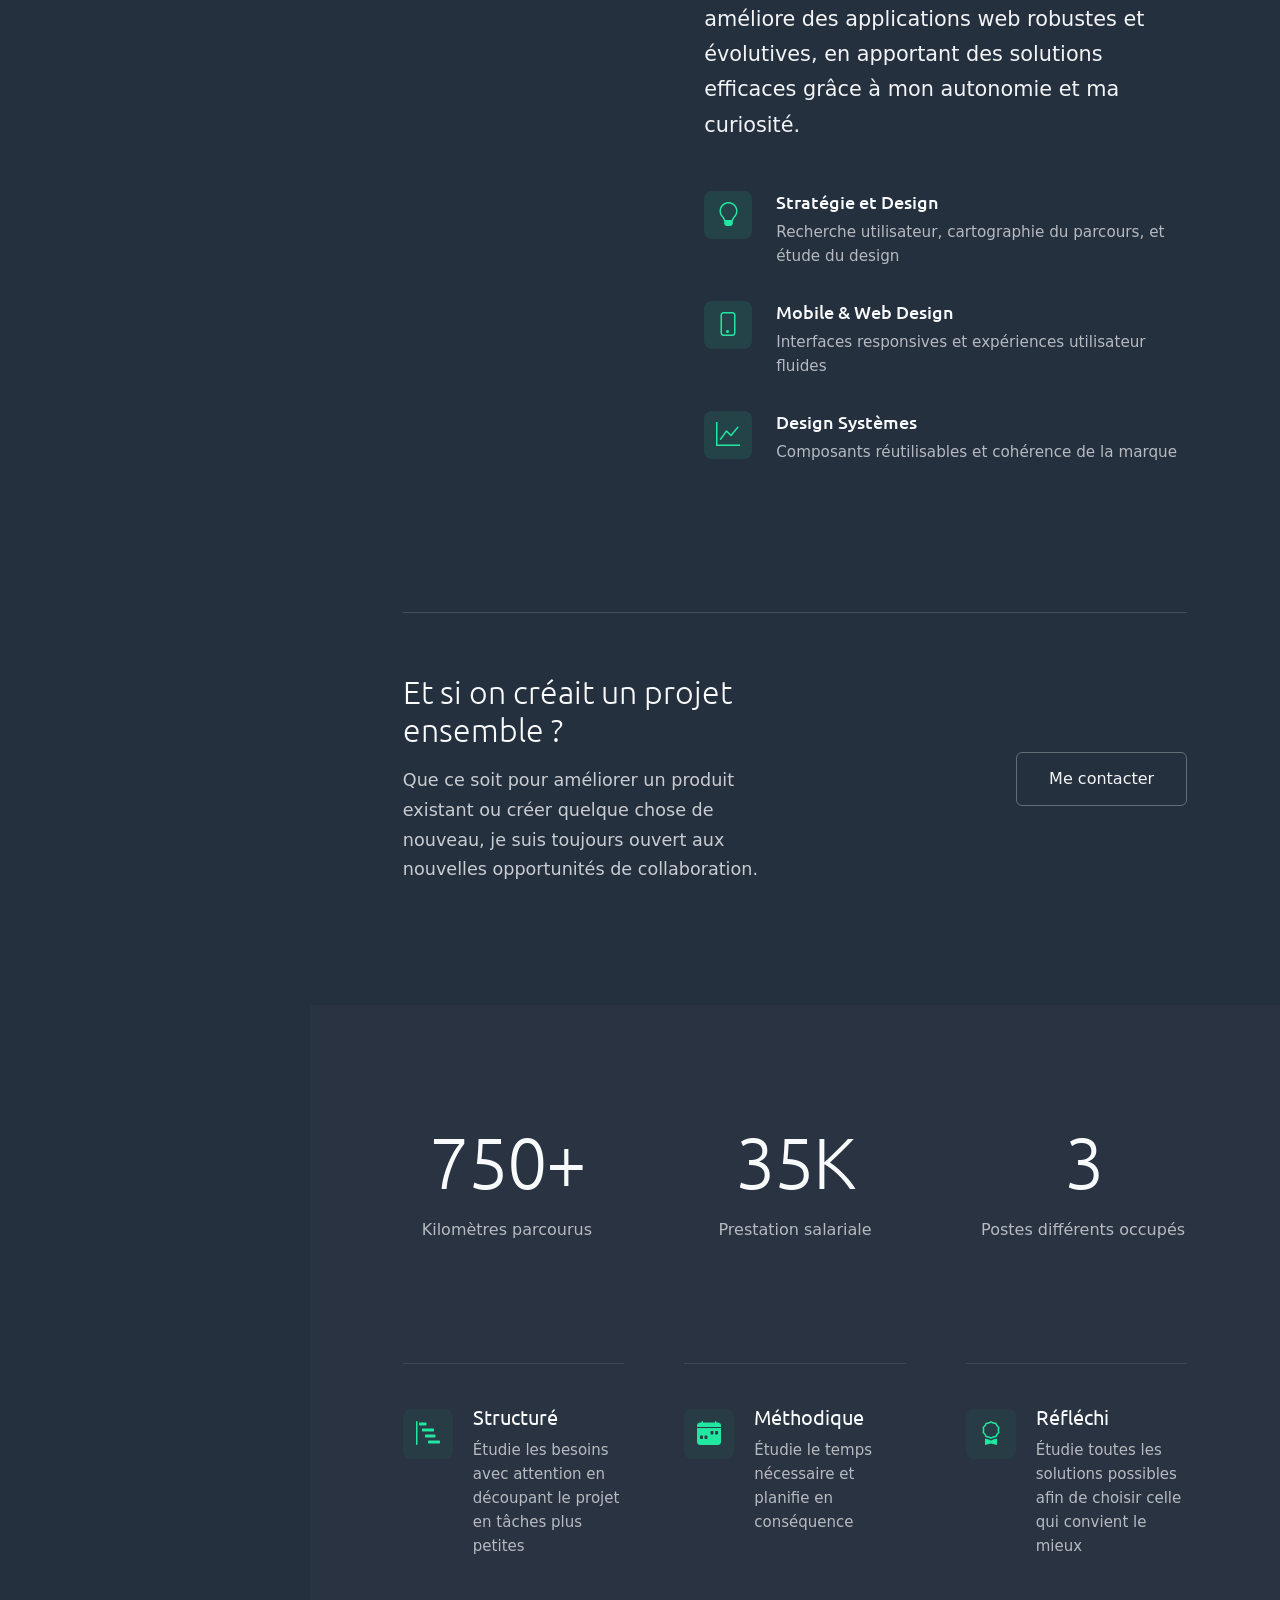
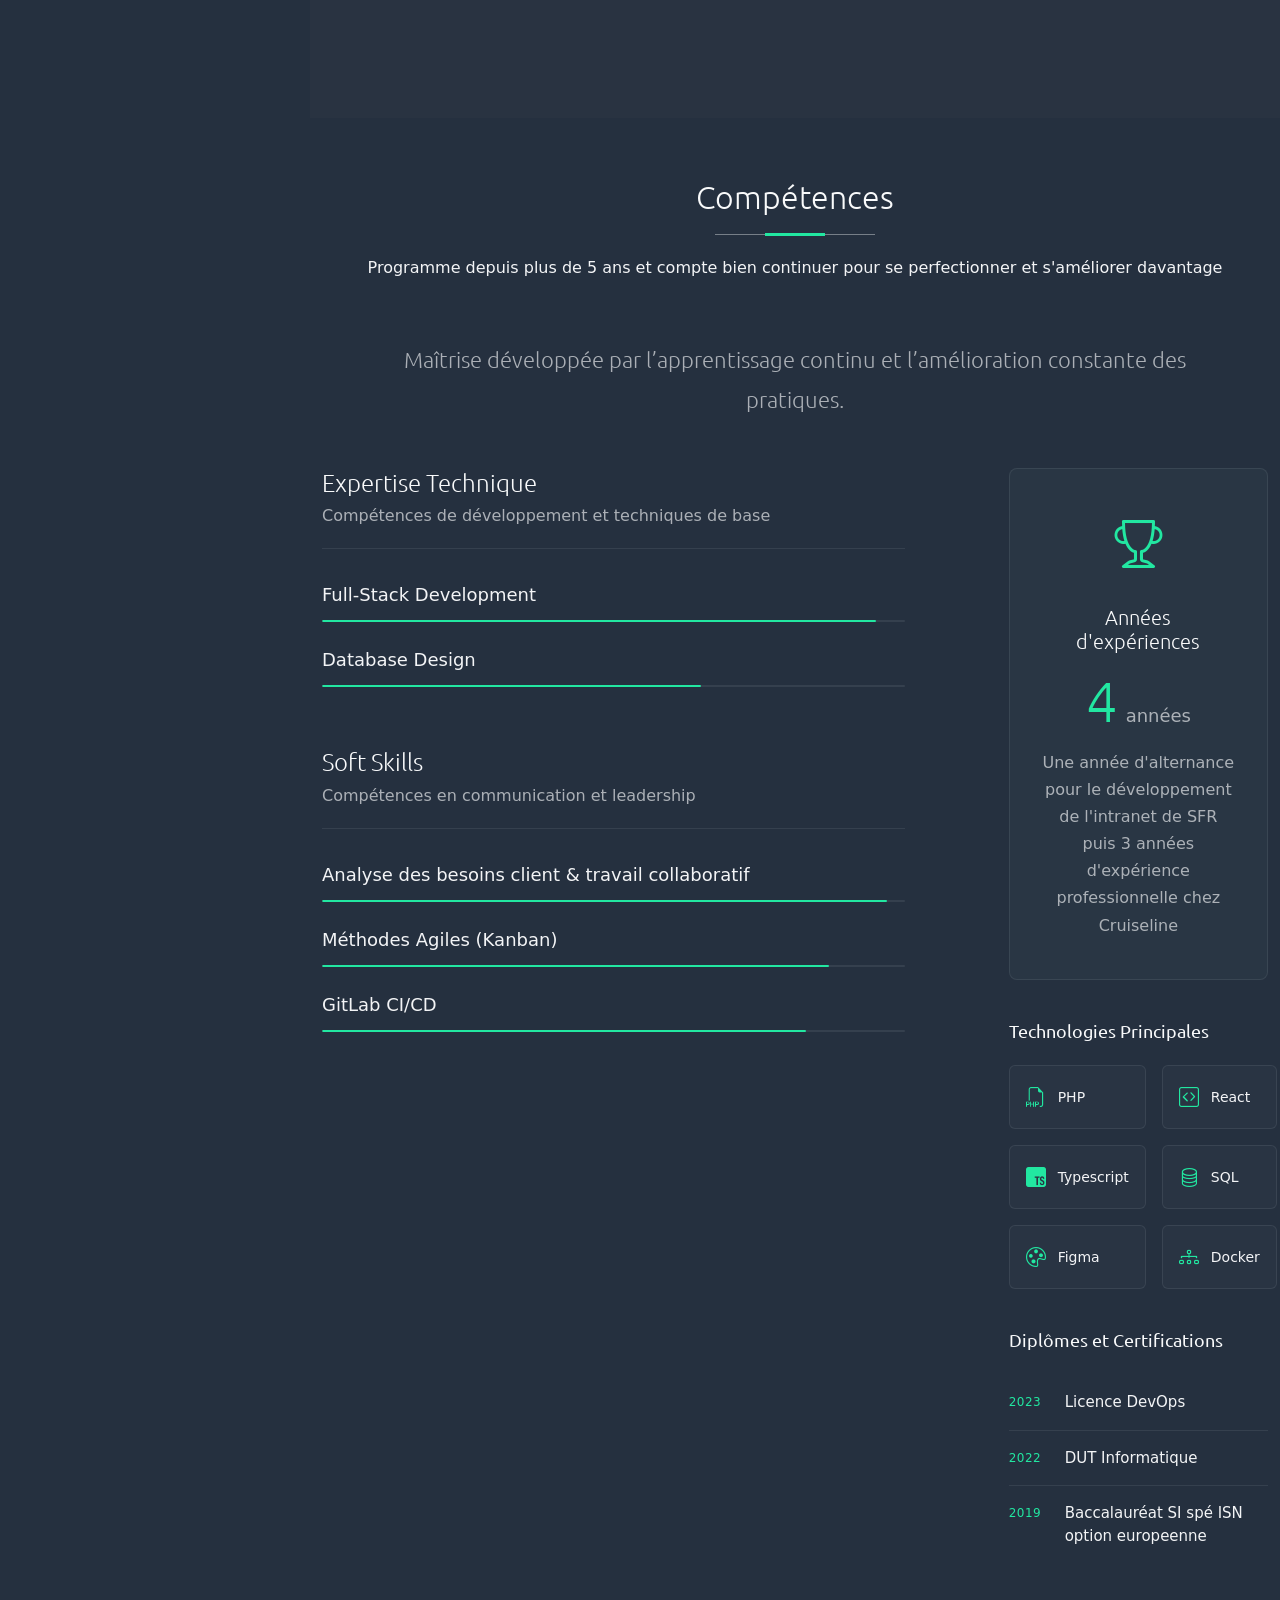
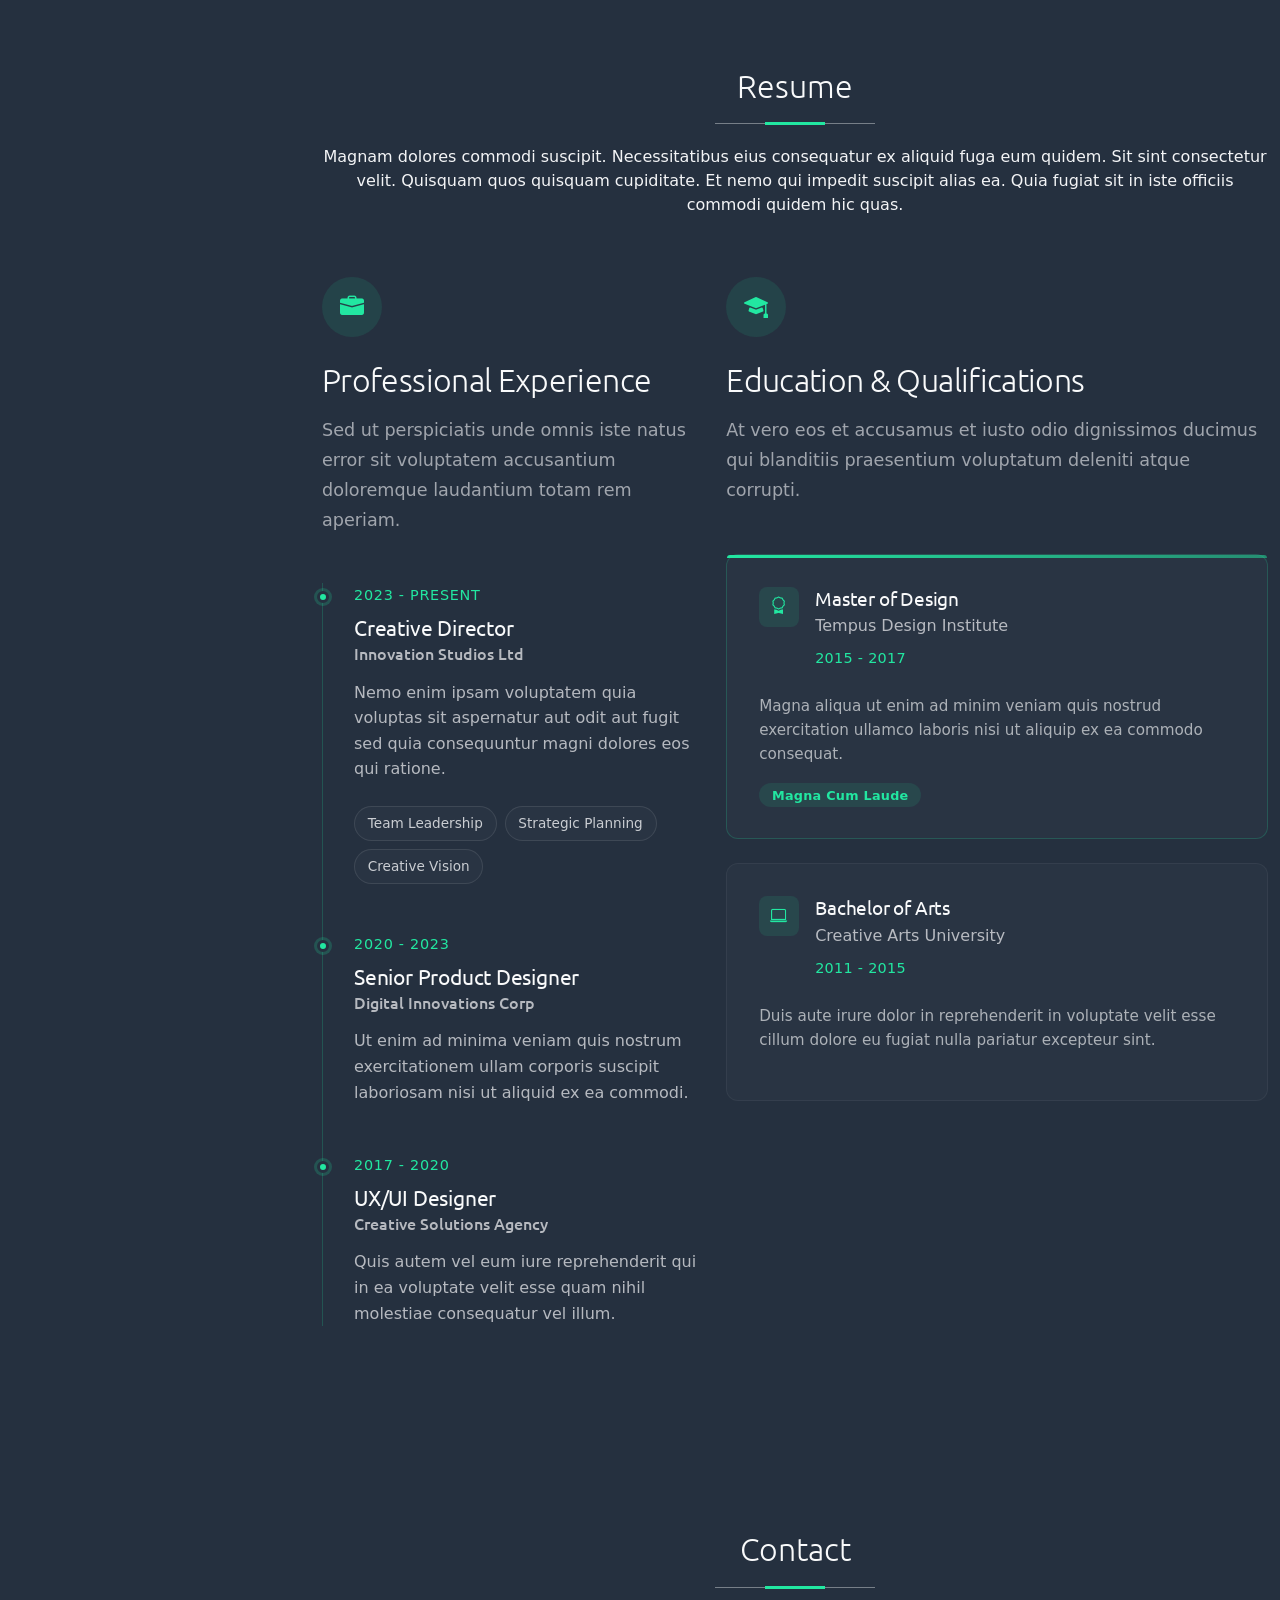
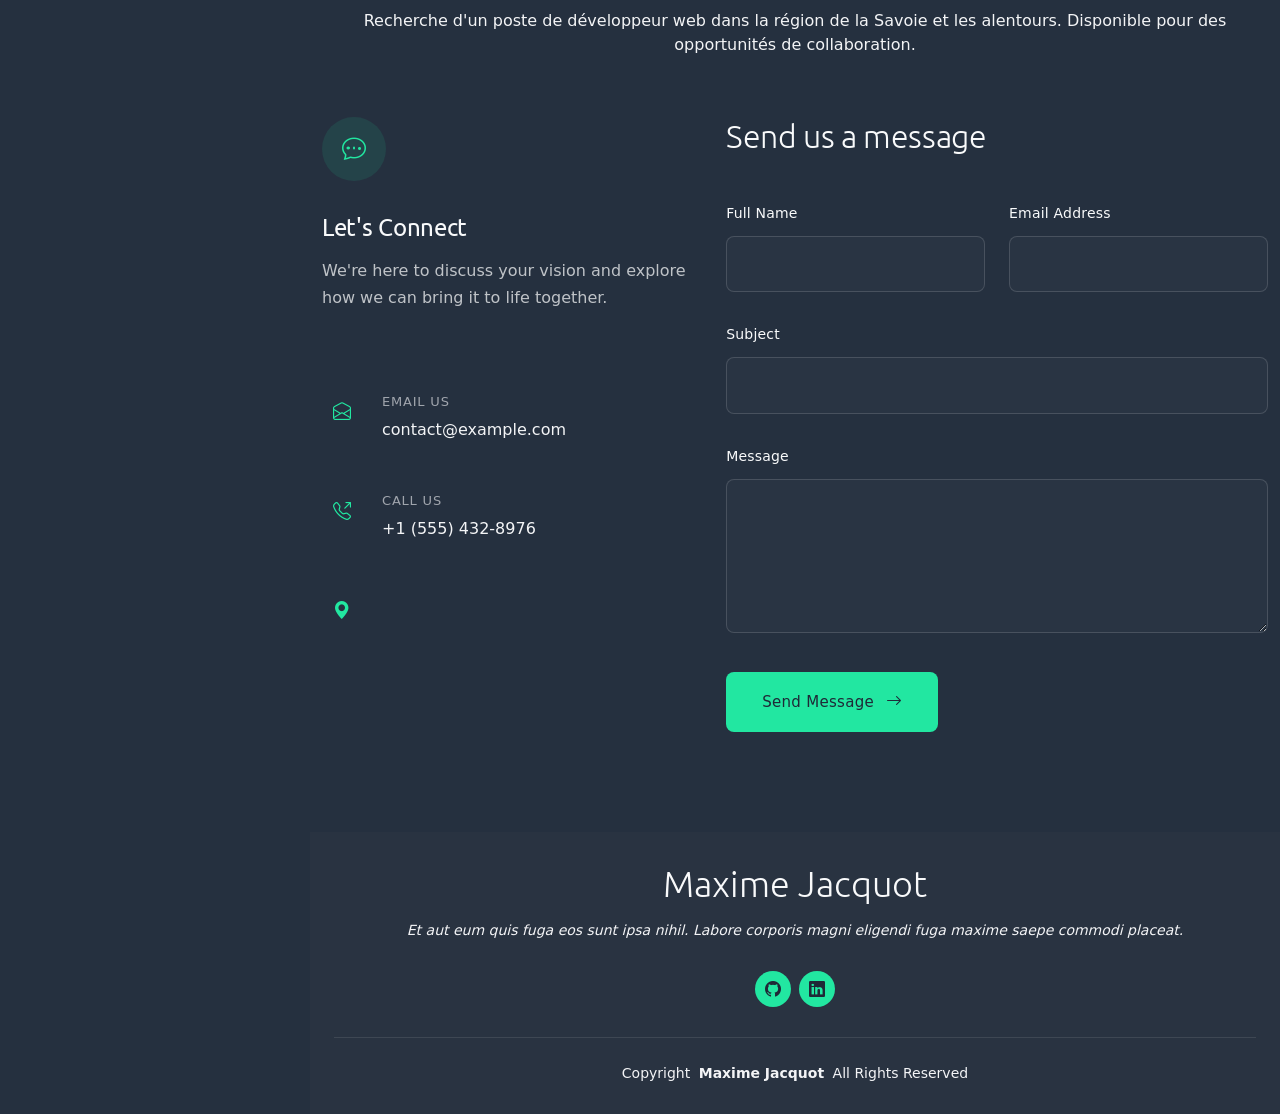
==== commit 3d8523e9: "suppressed useless parts" ====
--- a/index.html
+++ b/index.html
@@ -49,7 +49,6 @@
         <li><a href="#hero" class="active"><i class="bi bi-house navicon"></i> Accueil</a></li>
         <li><a href="#about"><i class="bi bi-person navicon"></i> À propos</a></li>
         <li><a href="#resume"><i class="bi bi-file-earmark-text navicon"></i> Mon CV</a></li>
-        <li><a href="#portfolio"><i class="bi bi-images navicon"></i> Portfolio</a></li>
         <li><a href="#contact"><i class="bi bi-envelope navicon"></i> Me contacter</a></li>
       </ul>
     </nav>
@@ -212,8 +211,7 @@
                 </div>
                 <div class="col-lg-6">
                   <div class="action-buttons">
-                    <a href="#portfolio" class="btn-custom primary">Liste de mes projets</a>
-                    <a href="#contact" class="btn-custom secondary">Envie de collaborer ?</a>
+                    <a href="#contact" class="btn-custom secondary">Me contacter</a>
                   </div>
                 </div>
               </div>
@@ -298,11 +296,10 @@
       </div><!-- End Section Title -->
 
       <div class="container" data-aos="fade-up" data-aos-delay="100">
-
         <div class="row justify-content-center">
           <div class="col-lg-10">
             <div class="intro-content text-center mb-5" data-aos="fade-up" data-aos-delay="150">
-              <p class="lead-text">Mastery achieved through continuous exploration and dedicated refinement of craft</p>
+              <p class="lead-text">Maîtrise développée par l’apprentissage continu et l’amélioration constante des pratiques.</p>
             </div>
           </div>
         </div>
@@ -310,7 +307,6 @@
         <div class="row">
           <div class="col-lg-8">
             <div class="skills-container">
-
               <div class="skill-category skills-animation" data-aos="fade-up" data-aos-delay="200">
                 <div class="category-header">
                   <h3 class="category-title">Expertise Technique</h3>
@@ -552,33 +548,6 @@
                     <p>Duis aute irure dolor in reprehenderit in voluptate velit esse cillum dolore eu fugiat nulla pariatur excepteur sint.</p>
                   </div>
                 </div>
-
-                <div class="certification-section" data-aos="fade-up" data-aos-delay="400">
-                  <h4>Professional Certifications</h4>
-                  <div class="certifications">
-                    <div class="cert-item">
-                      <i class="bi bi-patch-check"></i>
-                      <div class="cert-details">
-                        <span class="cert-name">Advanced UX Design</span>
-                        <span class="cert-provider">Design Academy • 2022</span>
-                      </div>
-                    </div>
-                    <div class="cert-item">
-                      <i class="bi bi-patch-check"></i>
-                      <div class="cert-details">
-                        <span class="cert-name">Digital Innovation Strategy</span>
-                        <span class="cert-provider">Innovation Institute • 2021</span>
-                      </div>
-                    </div>
-                    <div class="cert-item">
-                      <i class="bi bi-patch-check"></i>
-                      <div class="cert-details">
-                        <span class="cert-name">Leadership in Design</span>
-                        <span class="cert-provider">Leadership Academy • 2020</span>
-                      </div>
-                    </div>
-                  </div>
-                </div>
               </div>
             </div>
           </div>
@@ -587,174 +556,13 @@
       </div>
 
     </section><!-- /Resume Section -->
-
-    <!-- Portfolio Section -->
-    <section id="portfolio" class="portfolio section">
-
-      <!-- Section Title -->
-      <div class="container section-title" data-aos="fade-up">
-        <h2>Portfolio</h2>
-        <p>Magnam dolores commodi suscipit. Necessitatibus eius consequatur ex aliquid fuga eum quidem. Sit sint consectetur velit. Quisquam quos quisquam cupiditate. Et nemo qui impedit suscipit alias ea. Quia fugiat sit in iste officiis commodi quidem hic quas.</p>
-      </div><!-- End Section Title -->
-
-      <div class="container" data-aos="fade-up" data-aos-delay="100">
-
-        <div class="isotope-layout" data-default-filter="*" data-layout="masonry" data-sort="original-order">
-
-          <div class="filters-wrapper" data-aos="fade-up" data-aos-delay="200">
-            <ul class="portfolio-filters isotope-filters">
-              <li data-filter="*" class="filter-active">All Work</li>
-              <li data-filter=".filter-branding">Branding</li>
-              <li data-filter=".filter-web">Web Design</li>
-              <li data-filter=".filter-photography">Photography</li>
-              <li data-filter=".filter-print">Print Design</li>
-            </ul>
-          </div>
-
-          <div class="row gy-5 portfolio-container isotope-container" data-aos="fade-up" data-aos-delay="300">
-
-            <div class="col-lg-6 portfolio-item isotope-item filter-branding">
-              <div class="portfolio-card">
-                <div class="portfolio-image">
-                  <img src="assets/img/portfolio/portfolio-3.webp" class="img-fluid" alt="Brand Identity Project" loading="lazy">
-                  <div class="portfolio-overlay">
-                    <div class="portfolio-actions">
-                      <a href="assets/img/portfolio/portfolio-3.webp" class="glightbox action-btn preview-btn" title="Elemental Branding"><i class="bi bi-eye"></i></a>
-                      <a href="portfolio-details.html" class="action-btn details-btn" title="View Project"><i class="bi bi-arrow-up-right"></i></a>
-                    </div>
-                  </div>
-                </div>
-                <div class="portfolio-content">
-                  <div class="portfolio-meta">
-                    <span class="portfolio-category">Brand Identity</span>
-                    <span class="portfolio-year">2024</span>
-                  </div>
-                  <h3 class="portfolio-title">Elemental Branding</h3>
-                  <p class="portfolio-description">Comprehensive brand identity design focusing on natural elements and sustainable business practices.</p>
-                </div>
-              </div>
-            </div><!-- End Portfolio Item -->
-
-            <div class="col-lg-6 portfolio-item isotope-item filter-web">
-              <div class="portfolio-card">
-                <div class="portfolio-image">
-                  <img src="assets/img/portfolio/portfolio-7.webp" class="img-fluid" alt="Digital Platform" loading="lazy">
-                  <div class="portfolio-overlay">
-                    <div class="portfolio-actions">
-                      <a href="assets/img/portfolio/portfolio-7.webp" class="glightbox action-btn preview-btn" title="Digital Workspace"><i class="bi bi-eye"></i></a>
-                      <a href="portfolio-details.html" class="action-btn details-btn" title="View Project"><i class="bi bi-arrow-up-right"></i></a>
-                    </div>
-                  </div>
-                </div>
-                <div class="portfolio-content">
-                  <div class="portfolio-meta">
-                    <span class="portfolio-category">Web Application</span>
-                    <span class="portfolio-year">2024</span>
-                  </div>
-                  <h3 class="portfolio-title">Digital Workspace</h3>
-                  <p class="portfolio-description">Modern web application designed for remote collaboration with intuitive user experience and clean aesthetics.</p>
-                </div>
-              </div>
-            </div><!-- End Portfolio Item -->
-
-            <div class="col-lg-6 portfolio-item isotope-item filter-photography">
-              <div class="portfolio-card">
-                <div class="portfolio-image">
-                  <img src="assets/img/portfolio/portfolio-portrait-3.webp" class="img-fluid" alt="Urban Photography" loading="lazy">
-                  <div class="portfolio-overlay">
-                    <div class="portfolio-actions">
-                      <a href="assets/img/portfolio/portfolio-portrait-3.webp" class="glightbox action-btn preview-btn" title="Urban Narratives"><i class="bi bi-eye"></i></a>
-                      <a href="portfolio-details.html" class="action-btn details-btn" title="View Project"><i class="bi bi-arrow-up-right"></i></a>
-                    </div>
-                  </div>
-                </div>
-                <div class="portfolio-content">
-                  <div class="portfolio-meta">
-                    <span class="portfolio-category">Photography</span>
-                    <span class="portfolio-year">2023</span>
-                  </div>
-                  <h3 class="portfolio-title">Urban Narratives</h3>
-                  <p class="portfolio-description">Street photography series capturing the essence of metropolitan life and human connections.</p>
-                </div>
-              </div>
-            </div><!-- End Portfolio Item -->
-
-            <div class="col-lg-6 portfolio-item isotope-item filter-print">
-              <div class="portfolio-card">
-                <div class="portfolio-image">
-                  <img src="assets/img/portfolio/portfolio-9.webp" class="img-fluid" alt="Editorial Design" loading="lazy">
-                  <div class="portfolio-overlay">
-                    <div class="portfolio-actions">
-                      <a href="assets/img/portfolio/portfolio-9.webp" class="glightbox action-btn preview-btn" title="Annual Report Design"><i class="bi bi-eye"></i></a>
-                      <a href="portfolio-details.html" class="action-btn details-btn" title="View Project"><i class="bi bi-arrow-up-right"></i></a>
-                    </div>
-                  </div>
-                </div>
-                <div class="portfolio-content">
-                  <div class="portfolio-meta">
-                    <span class="portfolio-category">Editorial Design</span>
-                    <span class="portfolio-year">2024</span>
-                  </div>
-                  <h3 class="portfolio-title">Annual Report Design</h3>
-                  <p class="portfolio-description">Sophisticated annual report combining data visualization with compelling storytelling and premium print finishes.</p>
-                </div>
-              </div>
-            </div><!-- End Portfolio Item -->
-
-            <div class="col-lg-6 portfolio-item isotope-item filter-branding">
-              <div class="portfolio-card">
-                <div class="portfolio-image">
-                  <img src="assets/img/portfolio/portfolio-11.webp" class="img-fluid" alt="Package Design" loading="lazy">
-                  <div class="portfolio-overlay">
-                    <div class="portfolio-actions">
-                      <a href="assets/img/portfolio/portfolio-11.webp" class="glightbox action-btn preview-btn" title="Artisan Collection"><i class="bi bi-eye"></i></a>
-                      <a href="portfolio-details.html" class="action-btn details-btn" title="View Project"><i class="bi bi-arrow-up-right"></i></a>
-                    </div>
-                  </div>
-                </div>
-                <div class="portfolio-content">
-                  <div class="portfolio-meta">
-                    <span class="portfolio-category">Package Design</span>
-                    <span class="portfolio-year">2023</span>
-                  </div>
-                  <h3 class="portfolio-title">Artisan Collection</h3>
-                  <p class="portfolio-description">Luxury packaging design series celebrating traditional craftsmanship with contemporary minimalist approach.</p>
-                </div>
-              </div>
-            </div><!-- End Portfolio Item -->
-
-            <div class="col-lg-6 portfolio-item isotope-item filter-web">
-              <div class="portfolio-card">
-                <div class="portfolio-image">
-                  <img src="assets/img/portfolio/portfolio-12.webp" class="img-fluid" alt="E-commerce Platform" loading="lazy">
-                  <div class="portfolio-overlay">
-                    <div class="portfolio-actions">
-                      <a href="assets/img/portfolio/portfolio-12.webp" class="glightbox action-btn preview-btn" title="Sustainable Commerce"><i class="bi bi-eye"></i></a>
-                      <a href="portfolio-details.html" class="action-btn details-btn" title="View Project"><i class="bi bi-arrow-up-right"></i></a>
-                    </div>
-                  </div>
-                </div>
-                <div class="portfolio-content">
-                  <div class="portfolio-meta">
-                    <span class="portfolio-category">E-commerce</span>
-                    <span class="portfolio-year">2024</span>
-                  </div>
-                  <h3 class="portfolio-title">Sustainable Commerce</h3>
-                  <p class="portfolio-description">Eco-conscious e-commerce platform design promoting sustainable products with seamless shopping experience.</p>
-                </div>
-              </div>
-            </div><!-- End Portfolio Item -->
-          </div><!-- End Portfolio Container -->
-        </div>
-      </div>
-    </section><!-- /Portfolio Section -->
 
     <!-- Contact Section -->
     <section id="contact" class="contact section">
       <!-- Section Title -->
       <div class="container section-title" data-aos="fade-up">
         <h2>Contact</h2>
-        <p>Magnam dolores commodi suscipit. Necessitatibus eius consequatur ex aliquid fuga eum quidem. Sit sint consectetur velit. Quisquam quos quisquam cupiditate. Et nemo qui impedit suscipit alias ea. Quia fugiat sit in iste officiis commodi quidem hic quas.</p>
+        <p>Recherche d'un poste de développeur web dans la région de la Savoie et les alentours. Disponible pour des opportunités de collaboration.</p>
       </div><!-- End Section Title -->
 
       <div class="container">
